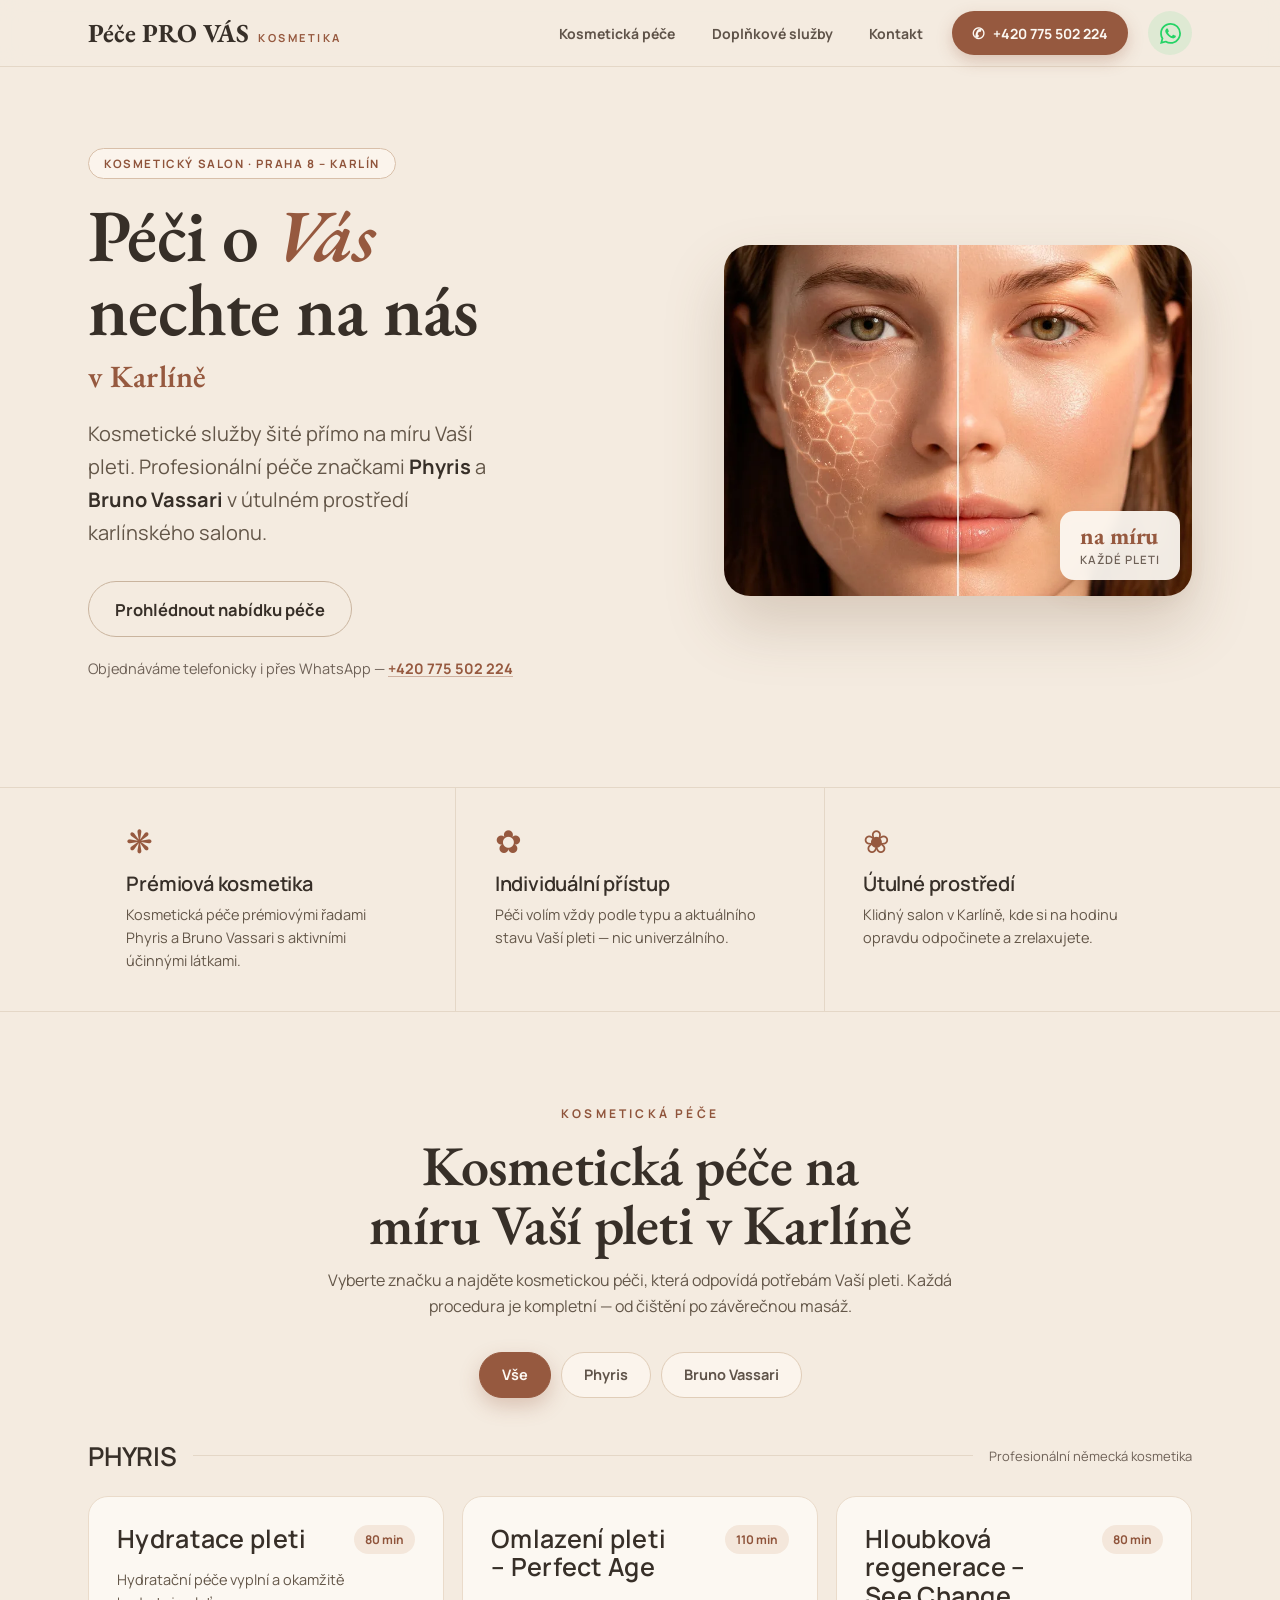
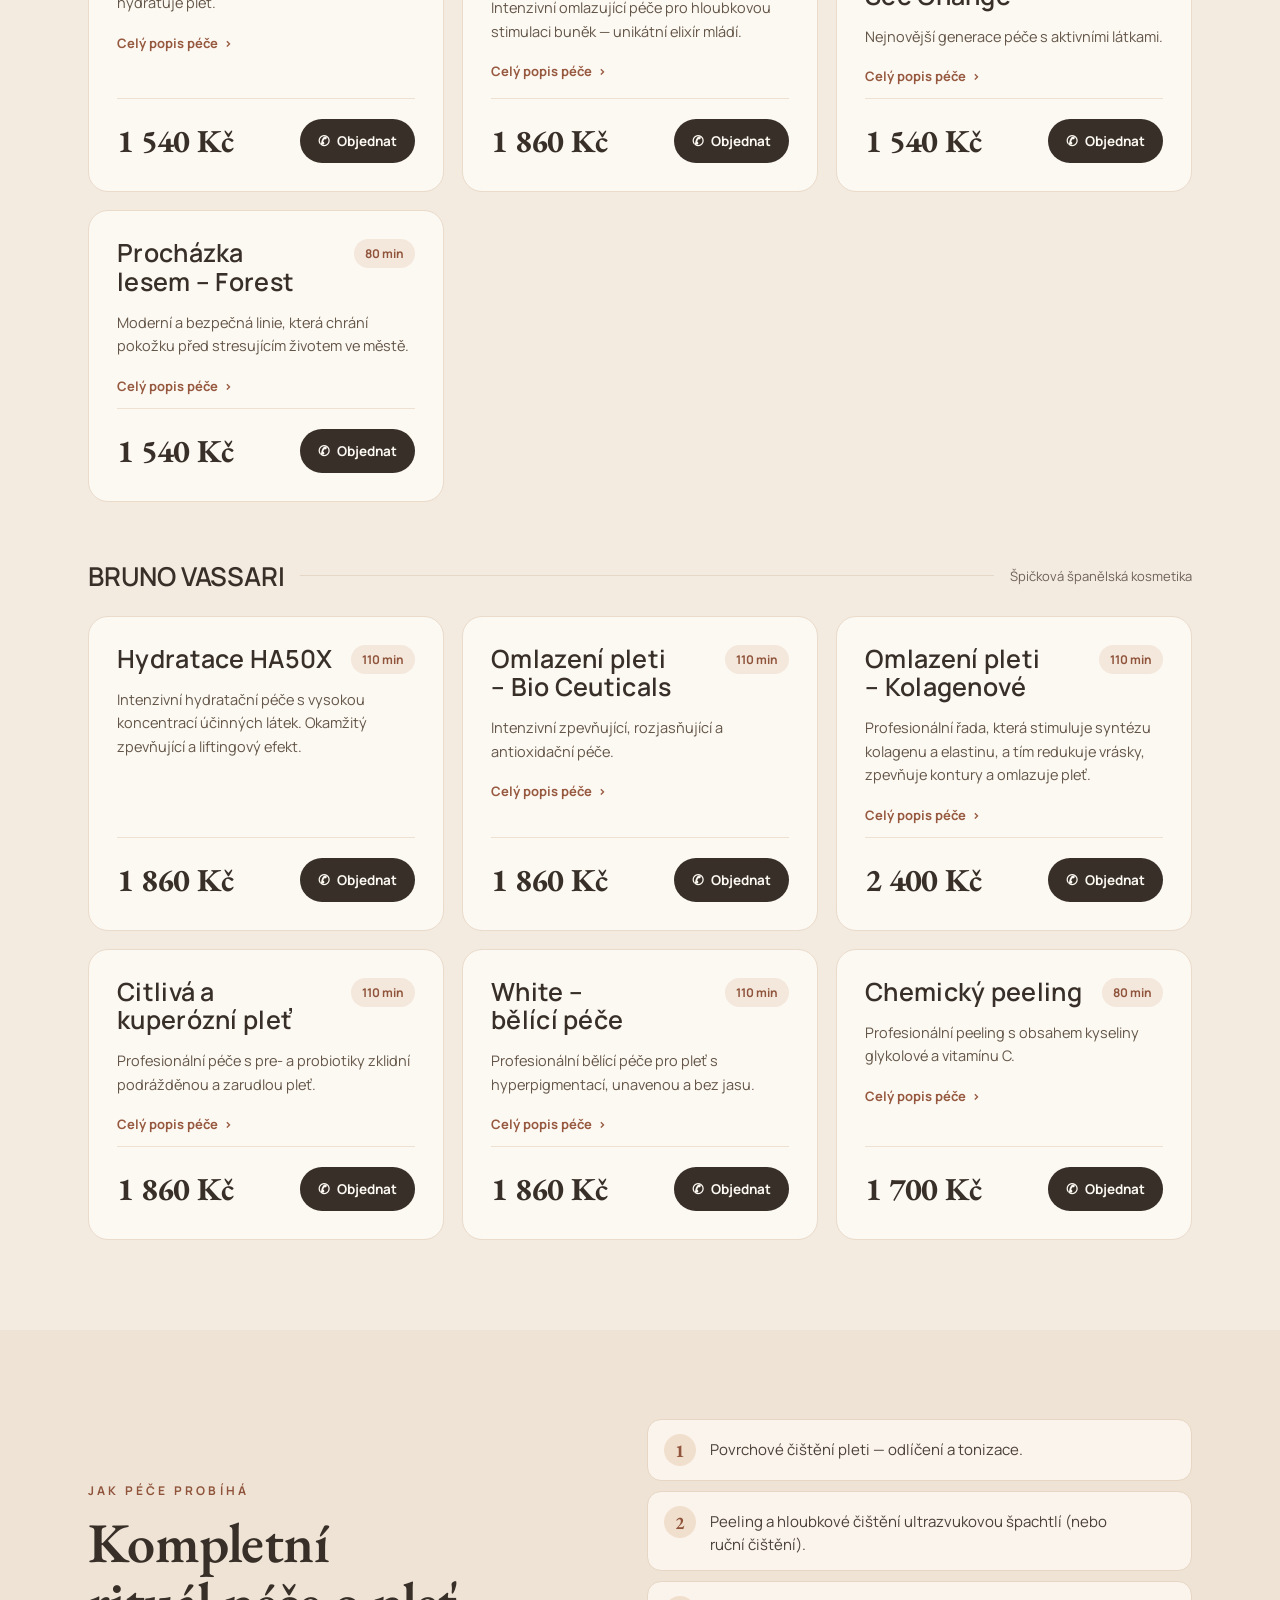
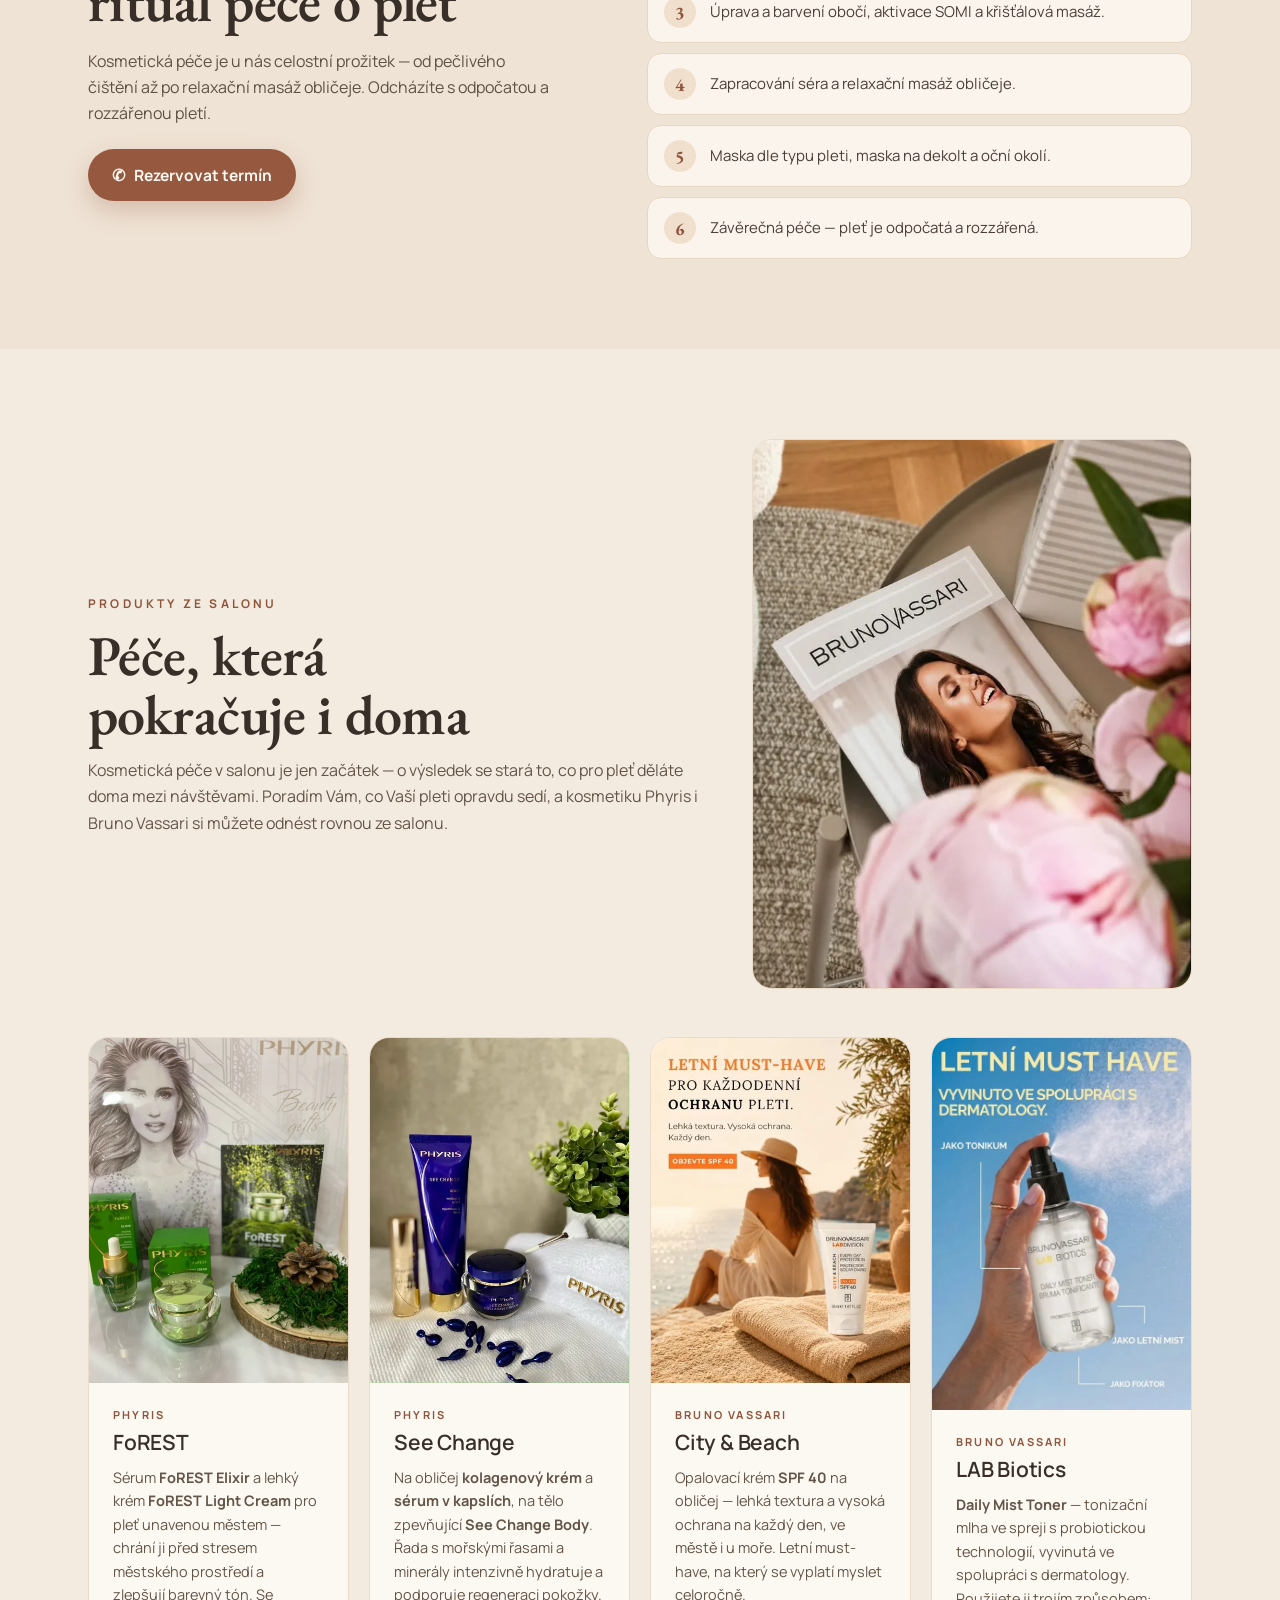
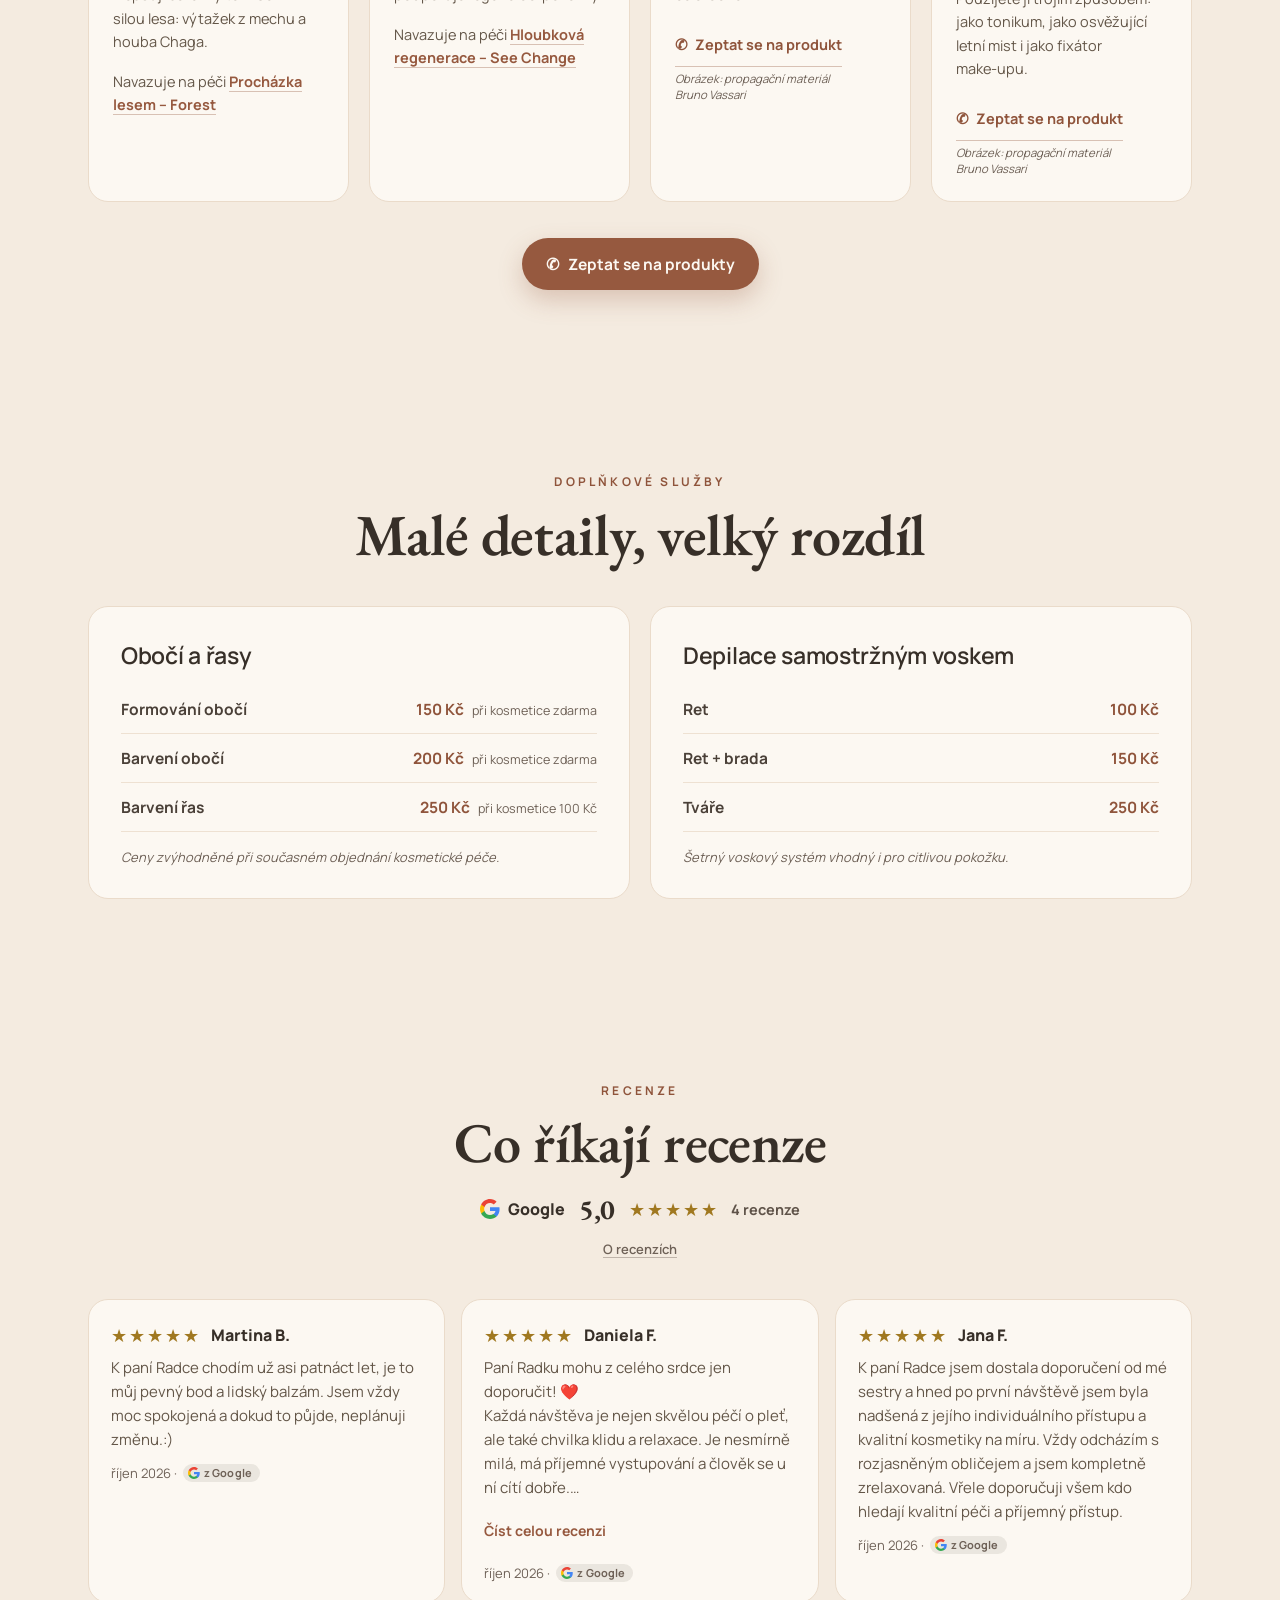
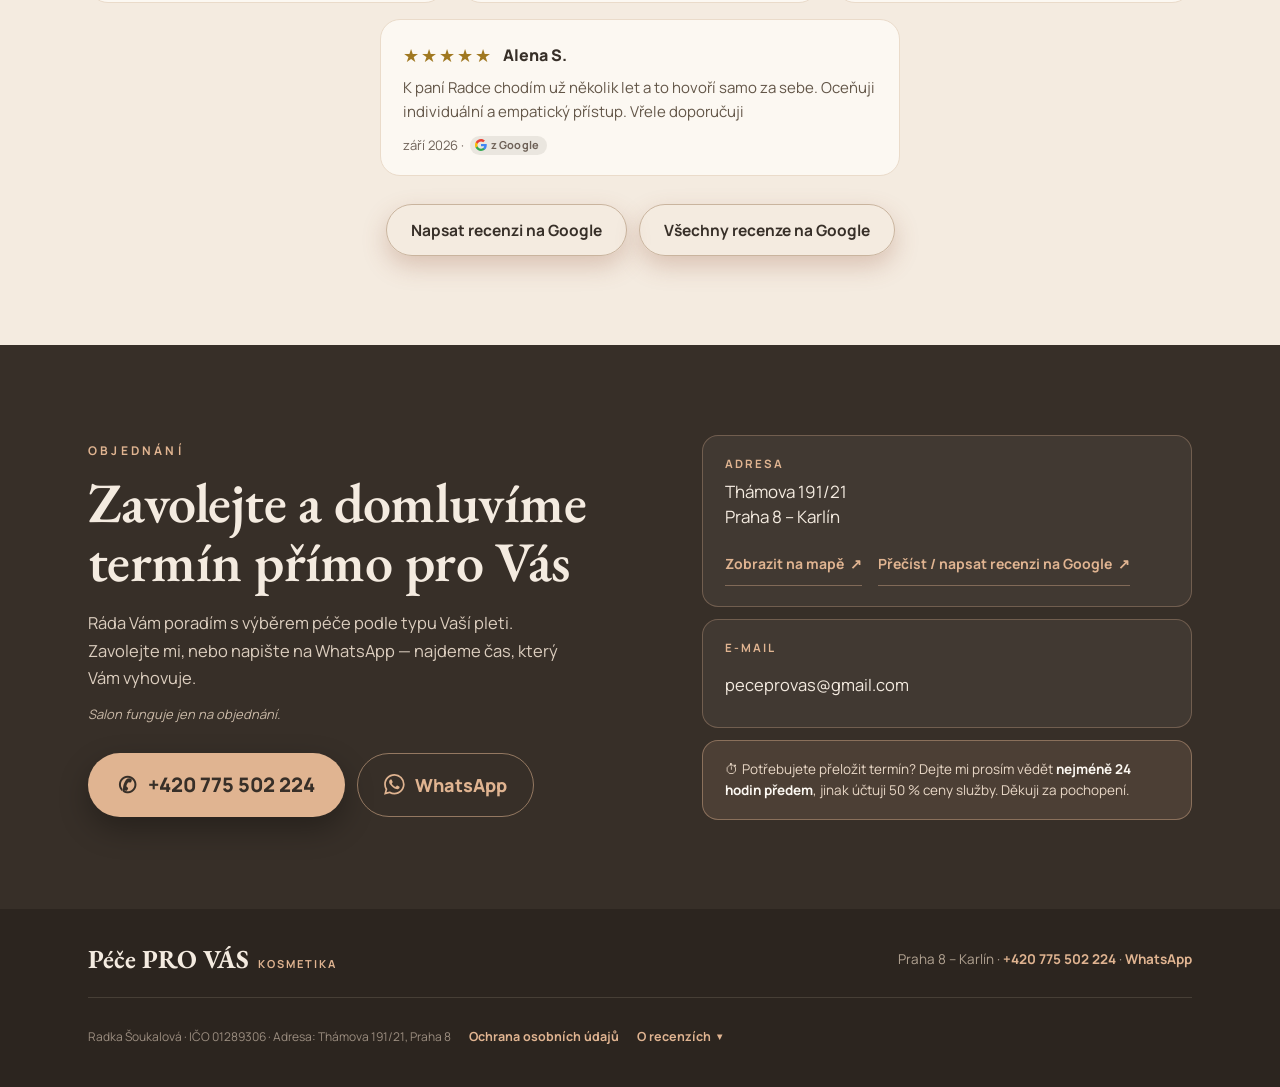
==== index.html @ 08126319 "Merge a9c21cccc8678d430f05493196bda2439ffd5a8d into 8d4fc58993bcab7d92239ee924629bdd6d41e0e5" ====
<!DOCTYPE html>
<html lang="cs">
<head>
<meta charset="utf-8">
<meta name="viewport" content="width=device-width, initial-scale=1">
<title>Kosmetika Karlín | Péče PRO VÁS – salon Praha 8</title>
<meta name="description" content="Kosmetický salon Péče PRO VÁS v Karlíně, Praha 8. Prémiová kosmetika Phyris a Bruno Vassari, péče o pleť, úprava obočí a řas, depilace. Objednání telefonicky nebo přes WhatsApp.">
<link rel="canonical" href="https://www.peceprovas.cz/">
<meta property="og:type" content="website">
<meta property="og:locale" content="cs_CZ">
<meta property="og:site_name" content="Péče PRO VÁS">
<meta property="og:url" content="https://www.peceprovas.cz/">
<meta property="og:title" content="Kosmetika Karlín | Péče PRO VÁS – salon Praha 8">
<meta property="og:description" content="Kosmetický salon Péče PRO VÁS v Karlíně, Praha 8. Prémiová kosmetika Phyris a Bruno Vassari, péče o pleť, úprava obočí a řas, depilace. Objednání telefonicky nebo přes WhatsApp.">
<meta property="og:image" content="https://www.peceprovas.cz/og.jpg">
<meta property="og:image:secure_url" content="https://www.peceprovas.cz/og.jpg">
<meta property="og:image:type" content="image/jpeg">
<meta property="og:image:width" content="1200">
<meta property="og:image:height" content="630">
<meta property="og:image:alt" content="Péče PRO VÁS — kosmetický salon v Karlíně, Praha 8. Vpravo kosmetika Phyris See Change.">
<meta name="twitter:card" content="summary_large_image">
<meta name="twitter:title" content="Kosmetika Karlín | Péče PRO VÁS – salon Praha 8">
<meta name="twitter:description" content="Kosmetický salon Péče PRO VÁS v Karlíně, Praha 8. Prémiová kosmetika Phyris a Bruno Vassari, péče o pleť, úprava obočí a řas, depilace. Objednání telefonicky nebo přes WhatsApp.">
<meta name="twitter:image" content="https://www.peceprovas.cz/og.jpg">
<meta name="twitter:image:alt" content="Péče PRO VÁS — kosmetický salon v Karlíně, Praha 8. Vpravo kosmetika Phyris See Change.">
<link rel="icon" href="/favicon.ico" sizes="any">
<link rel="icon" type="image/png" sizes="32x32" href="/favicon-32.png">
<link rel="icon" type="image/png" sizes="16x16" href="/favicon-16.png">
<link rel="icon" type="image/png" sizes="48x48" href="/icon-48.png">
<link rel="icon" type="image/png" sizes="192x192" href="/icon-192.png">
<link rel="apple-touch-icon" href="/apple-touch-icon.png">
<link rel="manifest" href="/site.webmanifest">
<meta name="theme-color" content="#F4EBE0">
<meta name="google-site-verification" content="_XaRGF1krXPPObbi64qx2cK6fhFRdTkjSSYAKrSeXFA">
<script type="application/ld+json">
{
  "@context": "https://schema.org",
  "@type": "BeautySalon",
  "@id": "https://www.peceprovas.cz/#salon",
  "name": "Péče PRO VÁS",
  "url": "https://www.peceprovas.cz/",
  "image": "https://www.peceprovas.cz/og.jpg",
  "logo": "https://www.peceprovas.cz/icon-512.png",
  "description": "Kosmetická péče šitá přímo na míru pro Vás. Ke každému zákazníkovi máme individuální přístup a dbáme na konkrétní potřeby.",
  "telephone": "+420775502224",
  "email": "peceprovas@gmail.com",
  "address": {
    "@type": "PostalAddress",
    "streetAddress": "Thámova 191/21",
    "addressLocality": "Praha 8 – Karlín",
    "postalCode": "186 00",
    "addressCountry": "CZ"
  },
  "geo": {
    "@type": "GeoCoordinates",
    "latitude": 50.093635,
    "longitude": 14.451465
  },
  "hasMap": "https://maps.app.goo.gl/9VuxbkKFMu3voxbM8",
  "sameAs": ["https://www.google.com/maps?cid=14859746003574937697"],
  "identifier": {
    "@type": "PropertyValue",
    "propertyID": "IČO",
    "value": "01289306"
  }
}
</script>
<script type="application/ld+json">
{
  "@context": "https://schema.org",
  "@type": "WebSite",
  "@id": "https://www.peceprovas.cz/#web",
  "name": "Péče PRO VÁS",
  "alternateName": ["Péče pro Vás", "peceprovas.cz"],
  "url": "https://www.peceprovas.cz/",
  "inLanguage": "cs"
}
</script>
<link rel="preload" href="/fonts/manrope-normal-latin.woff2" as="font" type="font/woff2" crossorigin>
<link rel="preload" href="/fonts/manrope-normal-latin-ext.woff2" as="font" type="font/woff2" crossorigin>
<link rel="preload" href="/fonts/ebgaramond-normal-latin.woff2" as="font" type="font/woff2" crossorigin>
<link rel="preload" href="/fonts/ebgaramond-normal-latin-ext.woff2" as="font" type="font/woff2" crossorigin>
<link rel="stylesheet" href="/fonts/fonts.css">
<link rel="preload" as="image" type="image/webp" href="Fotky/main-800.webp" imagesrcset="Fotky/main-800.webp 800w, Fotky/main-1600.webp 1600w" imagesizes="(max-width: 900px) calc(100vw - 32px), 560px">
<style>
  :root {
    --bg: #F4EBE0;
    --bg-card: #FCF8F2;
    --bg-soft: #FBF4EC;
    --bg-section: #EFE3D5;
    --ink: #372F28;
    --ink-soft: #4A4038;
    --body: #635648;
    --muted: #6E6157;
    --muted-2: #5F5349;
    /* Terakota ztmavená na AA 4.5:1: tlačítka #96593F, drobný text #8F543B. */
    --accent: #96593F;
    --accent-dark: #8F543B;
    --accent-light: #E0B491;
    --line: #E4D7C7;
    --line-card: #EADBCA;
    --line-inner: #EEE1D2;
    --line-strong: #C9B49E;
  }
  * { box-sizing: border-box; }
  html { scroll-behavior: smooth; scroll-padding-top: 92px; }
  body { margin: 0; font-family: 'Manrope', sans-serif; color: var(--ink); background: var(--bg); overflow-x: hidden; }
  ::selection { background: #E7C9B7; color: #372F28; }
  a { color: var(--accent); text-decoration: none; }
  a:hover { color: var(--accent-dark); }
  img { display: block; max-width: 100%; }
  picture { display: block; }
  /* Písmo: nadpisy, ceny a značka EB Garamond, text Manrope (rozhodnutí #11, D1 = C). */
  h1, h2 { font-family: 'EB Garamond', Georgia, serif; }
  h3, h4 { font-family: 'Manrope', sans-serif; font-weight: 700; letter-spacing: -0.01em; }
  a:focus-visible, button:focus-visible, summary:focus-visible { outline: 2px solid var(--accent); outline-offset: 3px; border-radius: 6px; }
  summary { list-style: none; }
  summary::-webkit-details-marker { display: none; }

  @keyframes floatUp { from { opacity: 0; transform: translateY(18px); } to { opacity: 1; transform: translateY(0); } }

  .skip {
    position: absolute; left: -9999px; top: 8px; z-index: 100;
    background: var(--ink); color: var(--bg-card);
    padding: 12px 18px; border-radius: 10px; font-weight: 700; font-size: 14px;
  }
  .skip:focus { left: 12px; color: var(--bg-card); }

  /* ===== Header ===== */
  .topbar {
    position: sticky; top: 0; z-index: 50;
    display: flex; align-items: center; justify-content: space-between; gap: 14px;
    padding: 11px clamp(16px, 4vw, 64px);
    background: rgba(244,235,224,0.92);
    backdrop-filter: blur(12px); -webkit-backdrop-filter: blur(12px);
    border-bottom: 1px solid var(--line);
  }
  .brandmark { display: flex; align-items: baseline; gap: 9px; min-width: 0; }
  /* Logo v hlavičce: 44px pro prst. Zámek drží „Kosmetika“ na účaří názvu,
     takže se text neposune — jen se zvětší plocha odkazu. */
  .topbar .brandmark { display: inline-flex; min-height: 44px; align-items: center; }
  .topbar .brandmark-lockup { display: flex; align-items: baseline; gap: 9px; min-width: 0; }
  .brandmark .name {
    font-family: 'EB Garamond', Georgia, serif; font-size: clamp(22px, 4.4vw, 26px);
    font-weight: 700; letter-spacing: 0; color: var(--ink); white-space: nowrap;
  }
  .brandmark .tag {
    font-size: 11px; letter-spacing: 2.5px; text-transform: uppercase;
    color: var(--accent); font-weight: 700;
  }

  .nav-desktop { display: flex; align-items: center; gap: clamp(6px, 1.6vw, 22px); }
  .navlink {
    display: inline-flex; align-items: center; min-height: 44px; padding: 0 8px;
    color: var(--muted-2); font-size: 14px; font-weight: 700; white-space: nowrap;
  }
  .navlink:hover { color: var(--accent); }

  .nav-mobile { display: none; align-items: center; gap: 8px; }
  .menu-toggle {
    width: 46px; height: 46px; display: grid; place-items: center;
    border: 1px solid var(--line-strong); border-radius: 14px; cursor: pointer;
    font-size: 17px; color: var(--ink); background: var(--bg-soft);
  }
  .menu-panel {
    position: absolute; right: 0; top: 54px; width: 236px;
    background: var(--bg-card); border: 1px solid var(--line); border-radius: 16px;
    box-shadow: 0 18px 40px rgba(120,85,60,0.22); padding: 8px; display: grid; gap: 2px;
  }
  .menu-panel a {
    display: flex; align-items: center; min-height: 48px; padding: 0 14px;
    border-radius: 11px; color: var(--ink-soft); font-size: 15px; font-weight: 700;
  }
  .menu-panel a:hover { background: #F1E4D6; color: var(--ink-soft); }

  /* ===== Buttons ===== */
  .btn {
    display: inline-flex; align-items: center; justify-content: center;
    border-radius: 100px; font-weight: 700; white-space: nowrap;
    transition: background .2s ease, transform .2s ease, box-shadow .2s ease, color .2s ease;
  }
  .btn-accent { background: var(--accent); color: var(--bg-card); box-shadow: 0 6px 16px rgba(150,89,63,0.28); }
  .btn-accent:hover { background: var(--accent-dark); color: var(--bg-card); }
  .btn-outline { background: transparent; color: var(--ink); border: 1px solid var(--line-strong); }
  .btn-outline:hover { background: var(--bg-section); color: var(--ink); }
  .btn-dark { background: var(--ink); color: var(--bg-card); }
  .btn-dark:hover { background: var(--accent); color: var(--bg-card); }

  .btn-nav { gap: 8px; min-height: 44px; padding: 0 20px; font-size: 14px; }
  /* Dvojice Zavolat + WhatsApp je na desktopu v hlavičce, na mobilu v plovoucí
     liště. Vždy právě jednou — proto v heru zůstává jen odkaz na nabídku. */
  .nav-wa {
    display: inline-flex; align-items: center; justify-content: center;
    width: 44px; height: 44px; border-radius: 50%; color: #25D366;
    background: rgba(37,211,102,0.1); transition: background .2s ease, color .2s ease;
  }
  .nav-wa:hover { background: #25D366; color: #fff; }
  .nav-wa .ico-wa { width: 21px; height: 21px; }
  .btn-call-mobile { gap: 8px; min-height: 46px; padding: 0 18px; font-size: 14.5px; font-weight: 800; box-shadow: none; }
  .btn-hero { gap: 10px; min-height: 56px; padding: 0 28px; font-size: 16.5px; box-shadow: 0 10px 26px rgba(150,89,63,0.32); }
  .btn-hero:hover { transform: translateY(-2px); }
  .btn-hero-ghost { gap: 8px; min-height: 56px; padding: 0 26px; font-size: 16.5px; }
  .btn-book { gap: 7px; min-height: 44px; padding: 0 18px; font-size: 13.5px; }
  .btn-process { gap: 9px; min-height: 52px; padding: 0 24px; font-size: 15.5px; box-shadow: 0 10px 24px rgba(150,89,63,0.28); }

  /* ===== Hero ===== */
  .hero {
    display: flex; flex-wrap: wrap; align-items: center; gap: clamp(28px, 4vw, 60px);
    padding: clamp(30px, 5vw, 80px) clamp(16px, 4vw, 64px) clamp(44px, 6vw, 88px);
  }
  .hero-copy { flex: 1 1 400px; min-width: 0; animation: floatUp 0.8s ease both; }
  .eyebrow-pill {
    display: inline-flex; align-items: center; gap: 8px; padding: 7px 15px;
    border: 1px solid #D8BFA9; border-radius: 100px; background: var(--bg-soft);
    font-size: 11.5px; letter-spacing: 1.6px; text-transform: uppercase;
    color: var(--accent-dark); font-weight: 700;
  }
  /* EB Garamond je užší než Fraunces, nadpisy proto nesou větší stupeň (písmo C). */
  .hero-copy h1 {
    font-weight: 600; font-size: clamp(42px, 6.8vw, 80px); line-height: 1.0;
    margin: 20px 0 0; letter-spacing: -0.01em; text-wrap: balance;
  }
  .hero-copy h1 em { font-style: italic; color: var(--accent); }
  .hero-copy h1 .h1-where {
    display: block; margin-top: 12px; font-size: 0.42em; font-weight: 600;
    letter-spacing: 0.01em; line-height: 1.2; color: var(--accent);
  }
  .hero-copy .lede {
    font-size: clamp(16px, 1.4vw, 19px); line-height: 1.65; color: var(--body);
    max-width: 500px; margin: 22px 0 0; text-wrap: pretty;
  }
  .hero-copy .lede strong { color: var(--ink); font-weight: 700; }
  .hero-actions { display: flex; flex-wrap: wrap; gap: 12px; margin-top: 32px; }
  .hero-note { margin-top: 22px; font-size: 14.5px; color: var(--muted); }
  /* Číslo v řádku s WhatsApp: 44px pro prst. Záporný margin nechá výšku řádku,
     podtržení drží u písma (ne u spodní hrany plochy). */
  .hero-note a {
    display: inline-flex; align-items: center; min-height: 44px;
    margin-block: -12.5px; font-weight: 700;
    text-decoration: underline; text-decoration-thickness: 1px;
    text-decoration-color: rgba(150,89,63,0.4); text-underline-offset: 0.15em;
  }

  .hero-media {
    flex: 0 1 460px; min-width: 0; width: 100%; max-width: 560px; margin: 0 auto;
    animation: floatUp 1s ease 0.15s both;
  }
  /* 4/3 matches main.JPG's native 2048×1530 — a before/after split shot must
     not be cropped to portrait or both halves lose their point. */
  .hero-photo {
    position: relative; width: 100%; aspect-ratio: 4/3;
    border-radius: 26px; box-shadow: 0 30px 60px rgba(120,85,60,0.22);
  }
  .hero-photo picture { position: absolute; inset: 0; }
  .hero-photo img { width: 100%; height: 100%; object-fit: cover; border-radius: 26px; }
  /* Bottom-right: on main.JPG the left corner sits over the honeycomb detail
     that distinguishes the "before" half, the right corner only over hair. */
  .hero-badge {
    position: absolute; right: 12px; bottom: 16px;
    background: rgba(252,248,242,0.94);
    backdrop-filter: blur(6px); -webkit-backdrop-filter: blur(6px);
    padding: 13px 20px; border-radius: 14px; box-shadow: 0 10px 26px rgba(120,85,60,0.2);
  }
  .hero-badge .big { font-family: 'EB Garamond', Georgia, serif; font-size: 24px; font-weight: 700; letter-spacing: -0.3px; color: var(--accent); line-height: 1; }
  .hero-badge .small { font-size: 11.5px; color: var(--muted); letter-spacing: 1px; text-transform: uppercase; margin-top: 4px; font-weight: 600; }

  /* ===== Value strip ===== */
  .values {
    display: grid; grid-template-columns: repeat(auto-fit, minmax(min(100%, 250px), 1fr));
    gap: 1px; background: var(--line);
    border-top: 1px solid var(--line); border-bottom: 1px solid var(--line);
  }
  .values > div { background: var(--bg); padding: clamp(24px, 3vw, 38px) clamp(20px, 3vw, 40px); }
  .values .icon { font-family: 'EB Garamond', Georgia, serif; font-size: 32px; color: var(--accent); line-height: 1; }
  .values h3 { font-weight: 600; font-size: 20px; margin: 12px 0 6px; letter-spacing: -0.2px; }
  .values p { font-size: 14.5px; line-height: 1.6; color: var(--body); margin: 0; text-wrap: pretty; }

  /* ===== Sections ===== */
  .section { padding: clamp(48px, 7vw, 96px) clamp(16px, 4vw, 64px); }
  .eyebrow { font-size: 12px; letter-spacing: 3.2px; text-transform: uppercase; color: var(--accent-dark); font-weight: 700; }
  .section-head { text-align: center; max-width: 640px; margin: 0 auto; }
  .section-head h2 {
    font-weight: 600; font-size: clamp(34px, 4.8vw, 56px); margin: 14px 0 12px;
    letter-spacing: -0.01em; line-height: 1.05; text-wrap: balance;
  }
  .section-head p { font-size: 16px; line-height: 1.65; color: var(--body); margin: 0; text-wrap: pretty; }

  .rule-head { display: flex; align-items: center; flex-wrap: wrap; gap: 10px 16px; margin-bottom: 22px; }
  .rule-head h2, .rule-head h3 { margin: 0; }
  .rule-head h3 { font-weight: 600; font-size: clamp(22px, 2.6vw, 26px); letter-spacing: -0.2px; }
  .rule-head .rule { flex: 1 1 40px; height: 1px; background: var(--line); }
  .rule-head .aside { font-size: 13px; color: var(--muted); }

  /* ===== Brand tabs ===== */
  .tabs { display: flex; justify-content: center; gap: 10px; margin: 32px 0 40px; flex-wrap: wrap; }
  .tab {
    font-family: 'Manrope', sans-serif; font-weight: 700; font-size: 14.5px;
    min-height: 46px; padding: 0 22px; border-radius: 100px; cursor: pointer;
    transition: all .2s ease;
    background: var(--bg-soft); color: var(--muted-2); border: 1px solid #E0CDB8; box-shadow: none;
  }
  .tab:hover { background: #F4E7DB; }
  .tab[aria-pressed="true"] {
    background: var(--accent); color: var(--bg-card); border-color: var(--accent);
    box-shadow: 0 8px 20px rgba(150,89,63,0.28);
  }

  /* ===== Treatments ===== */
  .treatments { max-width: 1180px; margin: 0 auto; display: grid; gap: clamp(40px, 5vw, 56px); }
  .cards { display: grid; grid-template-columns: repeat(auto-fill, minmax(min(100%, 320px), 1fr)); gap: 18px; }
  .card {
    background: var(--bg-card); border: 1px solid var(--line-card); border-radius: 20px;
    padding: clamp(20px, 3vw, 28px); display: flex; flex-direction: column;
    transition: transform .25s ease, box-shadow .25s ease;
  }
  .card:hover { transform: translateY(-4px); box-shadow: 0 20px 40px rgba(120,85,60,0.14); }
  .card-top { display: flex; justify-content: space-between; align-items: flex-start; gap: 12px; }
  .card h4 {
    font-weight: 600; font-size: clamp(22px, 2.4vw, 25px); margin: 0;
    line-height: 1.15; letter-spacing: 0.3px; text-wrap: balance;
  }
  .duration {
    flex-shrink: 0; font-size: 12px; font-weight: 700; color: var(--accent-dark);
    background: #F4E7DB; padding: 6px 11px; border-radius: 100px; white-space: nowrap;
  }
  .card .lead { font-size: 14.5px; line-height: 1.62; color: var(--body); margin: 14px 0 0; text-wrap: pretty; }
  .card details { margin-top: 6px; }
  .card details summary {
    display: inline-flex; align-items: center; gap: 6px; cursor: pointer;
    font-size: 13px; font-weight: 700; color: var(--accent); min-height: 44px;
  }
  .card details .rest { font-size: 14.5px; line-height: 1.62; color: var(--body); margin: 2px 0 0; text-wrap: pretty; }
  .card-foot {
    display: flex; align-items: center; flex-wrap: wrap; justify-content: space-between;
    gap: 12px; margin-top: auto; padding-top: 20px; border-top: 1px solid var(--line-inner);
  }
  .price { font-family: 'EB Garamond', Georgia, serif; font-size: 32px; font-weight: 700; letter-spacing: -0.02em; color: var(--ink); }

  /* ===== Process ===== */
  .process { background: var(--bg-section); padding: clamp(48px, 7vw, 92px) clamp(16px, 4vw, 64px); }
  .process-inner { max-width: 1080px; margin: 0 auto; display: flex; flex-wrap: wrap; gap: clamp(28px, 5vw, 70px); align-items: center; }
  .process-copy { flex: 1 1 330px; min-width: 0; }
  .process-copy h2 { font-weight: 600; font-size: clamp(34px, 4.8vw, 56px); margin: 14px 0 16px; letter-spacing: -0.01em; line-height: 1.05; text-wrap: balance; }
  .process-copy p { font-size: 16px; line-height: 1.65; color: #5E5245; margin: 0 0 22px; text-wrap: pretty; }
  .steps { flex: 1 1 380px; min-width: 0; display: grid; gap: 10px; margin: 0; padding: 0; list-style: none; }
  .steps li {
    display: flex; gap: 14px; align-items: flex-start;
    background: var(--bg-soft); border: 1px solid #E7D6C3; border-radius: 14px; padding: 14px 16px;
  }
  .steps .n {
    flex-shrink: 0; width: 32px; height: 32px; display: grid; place-items: center;
    border-radius: 50%; background: #F1DFCD; color: var(--accent-dark);
    font-family: 'EB Garamond', Georgia, serif; font-size: 18px; font-weight: 700;
  }
  .steps .text { font-size: 15px; line-height: 1.5; color: var(--ink-soft); padding-top: 5px; text-wrap: pretty; }

  /* ===== Produkty ===== */
  .products-head {
    max-width: 1080px; margin: 0 auto clamp(32px, 4vw, 48px);
    display: grid; grid-template-columns: minmax(0, 1.4fr) minmax(0, 1fr);
    gap: clamp(24px, 4vw, 48px); align-items: center;
  }
  .products-head .section-head { text-align: left; margin: 0; max-width: none; }
  .products-photo {
    margin: 0; border-radius: 20px; overflow: hidden; aspect-ratio: 4/5;
    border: 1px solid var(--line-card); background: var(--bg-soft);
  }
  .products-photo { position: relative; }
  .products-photo picture { position: absolute; inset: 0; }
  .products-photo img { width: 100%; height: 100%; object-fit: cover; object-position: 50% 30%; }
  @media (max-width: 860px) {
    .products-head { grid-template-columns: 1fr; }
    .products-head .section-head { text-align: center; max-width: 640px; margin: 0 auto; }
    .products-photo { max-width: 380px; margin: 0 auto; aspect-ratio: 3/2; }
  }
  .products {
    max-width: 1080px; margin: 0 auto;
    display: grid; grid-template-columns: repeat(auto-fit, minmax(min(100%, 240px), 1fr)); gap: 20px;
  }
  .rail-hint { display: none; }
  .product-card {
    background: var(--bg-card); border: 1px solid var(--line-card); border-radius: 20px;
    overflow: hidden; display: flex; flex-direction: column;
    transition: transform .25s ease, box-shadow .25s ease;
  }
  .product-card:hover { transform: translateY(-4px); box-shadow: 0 20px 40px rgba(120,85,60,0.14); }
  /* The Phyris and SPF shots are natively 3:4 (900×1200 and 600×800), so cover
     crops nothing — the SPF banner's baked-in text stays whole. The LAB Biotics
     banner is 1062×1527, so it gets its own ratio for the same reason. */
  .product-shot { position: relative; width: 100%; aspect-ratio: 3/4; background: var(--bg-soft); }
  .product-shot picture { position: absolute; inset: 0; }
  .product-shot-tall { aspect-ratio: 1062 / 1527; }
  .product-shot img { width: 100%; height: 100%; object-fit: cover; }
  .product-body { padding: clamp(18px, 2.4vw, 24px); display: flex; flex-direction: column; flex: 1; }
  .product-brand {
    display: block; font-size: 11px; letter-spacing: 2.2px; text-transform: uppercase;
    color: var(--accent-dark); font-weight: 700; margin-bottom: 6px;
  }
  .product-body h3 { font-weight: 600; font-size: 21px; margin: 0 0 10px; letter-spacing: -0.2px; text-wrap: balance; }
  .product-body p { font-size: 14.5px; line-height: 1.62; color: var(--body); margin: 0; text-wrap: pretty; }
  .product-rel {
    margin-top: auto; padding-top: 16px; font-size: 13px; color: var(--muted);
  }
  .product-rel a { font-weight: 700; border-bottom: 1px solid rgba(150,89,63,0.35); }
  /* Bannery Bruno Vassari mají natištěné neklikatelné tlačítko „OBJEVTE SPF 40".
     Tenhle odkaz je jeho pravdivý protějšek — vypadá jako akce a akcí je. */
  .product-ask {
    display: inline-flex; align-items: center; gap: 7px; min-height: 44px;
    color: var(--accent-dark); border-bottom: 0;
  }
  .product-ask:hover { color: var(--accent); }
  /* Dva snímky jsou hotové reklamy značky s vlastní vysázenou typografií včetně
     natištěného tlačítka. Přiznaný původ z nich dělá citaci cizího materiálu —
     bez něj web vydává cizí grafiku i její neklikatelné tlačítko za své. */
  .product-note {
    display: block; margin-top: 4px; font-size: 11.5px; line-height: 1.4;
    color: var(--muted); font-style: italic;
  }
  .products-cta { display: flex; justify-content: center; margin-top: 36px; }

  /* ===== Produkty na mobilu =====
     Do 700 px se z mřížky stává vodorovná lišta se snapem. Důvod: ve sloupci
     měly čtyři karty 2 850 px (4,5 obrazovky) a fotka katalogu splývala
     s produkty do jedné řady snímků. Karta je 72 % šířky ≈ 270 px, tedy skoro
     přesně desktopových 255 px — proporce zůstávají, mění se jen směr čtení.
     Následující karta vykukuje, aby bylo poznat, že se dá posouvat. */
  @media (max-width: 700px) {
    .products {
      display: flex; gap: 14px; max-width: none;
      overflow-x: auto; overflow-y: hidden; overscroll-behavior-x: contain;
      scroll-snap-type: x mandatory; -webkit-overflow-scrolling: touch;
      scrollbar-width: none;
      margin-inline: calc(clamp(16px, 4vw, 64px) * -1);
      padding: 4px clamp(16px, 4vw, 64px) 6px;
      scroll-padding-inline: clamp(16px, 4vw, 64px);
    }
    .products::-webkit-scrollbar { display: none; }
    /* Spodní hranice drží kartu čitelnou i na 320px displeji, kde by samotných
       72 % dalo jen 197 px a vysázený text na bannerech by se srazil. */
    .product-card { flex: 0 0 max(72%, 215px); scroll-snap-align: start; }
    .product-card:hover { transform: none; box-shadow: none; }

    .rail-hint { display: flex; justify-content: center; margin: 6px 0 0; }
    .rail-dots { display: flex; }
    /* Tečka je 7px, ale klikací plocha 25×35px — kdyby vypadala jako ovládání
       a nešla zmáčknout, byla by to stejná lež jako natištěné tlačítko na banneru. */
    .rail-dots button {
      appearance: none; -webkit-appearance: none; background: none; border: 0;
      padding: 18px 9px; cursor: pointer; display: grid; place-items: center;
    }
    .rail-dots button::before {
      content: ''; display: block; width: 7px; height: 7px; border-radius: 50%;
      background: var(--line-strong); transition: background .2s ease, transform .2s ease;
    }
    .rail-dots button[aria-current="true"]::before { background: var(--accent); transform: scale(1.3); }

    /* Fotka katalogu jde na mobilu do kraje a dostane popisek — tím je zřejmé,
       že je to prostředí salonu, ne pátý produkt v řadě. */
    .products-photo {
      max-width: none; margin-inline: calc(clamp(16px, 4vw, 64px) * -1);
      aspect-ratio: 16/10; border-radius: 0; border-left: 0; border-right: 0;
    }
    .products-head { margin-bottom: clamp(26px, 5vw, 36px); }
  }

  /* ===== Doplňkové služby ===== */
  .extras { max-width: 1080px; margin: 0 auto; display: grid; grid-template-columns: repeat(auto-fit, minmax(min(100%, 320px), 1fr)); gap: 20px; }
  .extras > div { background: var(--bg-card); border: 1px solid var(--line-card); border-radius: 20px; padding: clamp(22px, 3vw, 32px); }
  .extras h3 { font-weight: 600; font-size: 23px; margin: 0 0 14px; letter-spacing: -0.3px; text-wrap: balance; }
  .row {
    display: flex; justify-content: space-between; align-items: baseline; flex-wrap: wrap;
    gap: 4px 14px; padding: 13px 0; border-bottom: 1px solid var(--line-inner);
  }
  .row .label { font-size: 15.5px; color: var(--ink-soft); font-weight: 700; }
  .row .val { display: flex; align-items: baseline; gap: 8px; flex-wrap: wrap; }
  .row .amount { font-size: 15.5px; color: var(--accent-dark); font-weight: 700; white-space: nowrap; }
  .row .note { font-size: 12.5px; color: var(--muted); }
  .extras .fineprint { font-size: 13px; color: var(--muted); margin: 16px 0 0; font-style: italic; }

  /* ===== Contact ===== */
  .contact { background: var(--ink); color: var(--bg); padding: clamp(50px, 7vw, 96px) clamp(16px, 4vw, 64px); }
  .contact-inner { max-width: 1080px; margin: 0 auto; display: flex; flex-wrap: wrap; gap: clamp(30px, 5vw, 64px); align-items: center; }
  .contact-copy { flex: 1 1 360px; min-width: 0; }
  .contact .eyebrow { color: var(--accent-light); }
  .contact-copy h2 {
    font-weight: 600; font-size: clamp(34px, 4.8vw, 56px); margin: 14px 0 18px;
    line-height: 1.05; letter-spacing: -0.01em; text-wrap: balance;
  }
  .contact-copy p { font-size: 16.5px; line-height: 1.65; color: #DCCEBF; max-width: 480px; margin: 0 0 28px; text-wrap: pretty; }
  .contact-copy .fineprint{font-size:13px;font-style:italic;color:#C9B8A6;margin:-14px 0 28px;line-height:1.5}
  .btn-phone {
    gap: 12px; min-height: 64px; padding: 0 30px; font-weight: 800;
    font-size: clamp(18px, 4vw, 20px); background: var(--accent-light); color: var(--ink);
    box-shadow: 0 12px 30px rgba(0,0,0,0.3);
  }
  .btn-phone:hover { background: #EFC9AC; color: var(--ink); transform: translateY(-2px); }
  .contact-cards { flex: 1 1 300px; min-width: 0; display: grid; gap: 12px; }
  .contact-card {
    background: rgba(255,255,255,0.05); border: 1px solid rgba(224,180,145,0.3);
    border-radius: 16px; padding: 20px 22px;
  }
  .contact-card .k {
    font-size: 11.5px; letter-spacing: 2px; text-transform: uppercase;
    color: var(--accent-light); font-weight: 700; margin-bottom: 8px;
  }
  .contact-card .v { font-size: 17px; line-height: 1.5; color: var(--bg); }
  /* Na všech šířkách. Vedle sebe s 16 px, pod sebe s 12 px, když se nevejdou. */
  .contact-card .maplinks {
    display: flex; flex-wrap: wrap; gap: 12px 16px; align-items: center;
    margin-top: 12px;
  }
  .contact-card .maplink {
    display: inline-flex; align-items: center; gap: 6px; margin-top: 12px; min-height: 44px;
    font-size: 14px; font-weight: 700; color: var(--accent-light);
    border-bottom: 1px solid rgba(224,180,145,0.4);
  }
  .contact-card .maplinks .maplink { margin-top: 0; }
  .contact-card .maplink:hover { color: var(--bg); }
  .contact-card .mail {
    display: inline-flex; align-items: center; min-height: 44px;
    font-size: 16.5px; color: var(--bg); word-break: break-word;
  }
  .contact-card .mail:hover { color: var(--accent-light); }
  .contact-note {
    background: rgba(224,180,145,0.12); border: 1px solid rgba(224,180,145,0.42);
    border-radius: 16px; padding: 18px 22px;
    font-size: 13.5px; line-height: 1.55; color: #E9D8C7; text-wrap: pretty;
  }
  .contact-note strong { color: var(--bg-card); }

  /* ===== Footer ===== */
  footer { background: #2C251F; color: #B3A493; padding: 28px clamp(16px, 4vw, 64px); }
  .footer-inner {
    max-width: 1080px; margin: 0 auto; display: flex; flex-wrap: wrap;
    gap: 12px 20px; align-items: center; justify-content: space-between;
  }
  .footer-inner .name { font-family: 'EB Garamond', Georgia, serif; font-size: clamp(22px, 4.4vw, 26px); font-weight: 700; letter-spacing: 0; color: var(--bg); }
  .footer-inner .tag { font-size: 11px; letter-spacing: 2px; text-transform: uppercase; color: var(--accent-light); font-weight: 700; }
  .footer-meta { font-size: 13.5px; color: #B3A493; }
  .footer-meta a { color: var(--accent-light); font-weight: 700; display: inline-flex; min-height: 44px; align-items: center; }
  .footer-legal {
    max-width: 1080px; margin: 16px auto 0; padding-top: 16px;
    border-top: 1px solid rgba(179,164,147,0.2);
    font-size: 12px; color: #9C8E80;
  }

  /* Recenze — sekce je v HTML skrytá, dokud skript nedostane položky v RECENZE. */
  .reviews[hidden] { display: none !important; }
  .review-summary {
    display: flex; align-items: center; justify-content: center; flex-wrap: wrap;
    gap: 10px 14px; margin-top: 22px;
  }
  .g-mark { display: inline-flex; align-items: center; gap: 8px; font-weight: 800; color: var(--ink); font-size: 16px; }
  .g-mark svg { width: 20px; height: 20px; display: block; }
  .review-score { font-family: 'EB Garamond', Georgia, serif; font-size: 28px; font-weight: 700; letter-spacing: -0.4px; line-height: 1; }
  .review-count { font-size: 14.5px; font-weight: 700; color: var(--muted-2); }
  .stars { display: inline-flex; gap: 2px; line-height: 1; }
  .stars .star { color: #D9CBBC; font-size: 18px; }
  .stars .star.on { color: #A07820; }
  .review-cards {
    display: flex; flex-wrap: wrap; justify-content: center; gap: 16px;
    max-width: 1080px; margin: 28px auto 0;
  }
  .review-card {
    flex: 1 1 300px; max-width: 520px;
    display: flex; gap: 14px; text-align: left;
    background: var(--bg-card); border: 1px solid var(--line-card); border-radius: 20px;
    padding: 20px 22px;
  }
  .review-body { min-width: 0; }
  .review-meta { display: flex; align-items: center; flex-wrap: wrap; gap: 8px 12px; margin-top: 4px; }
  .review-name { font-weight: 800; font-size: 16px; color: var(--ink); }
  .review-sign { display: flex; flex-wrap: wrap; align-items: center; gap: 6px; margin: 12px 0 0; font-size: 13px; color: var(--muted); }
  .review-g {
    display: inline-flex; align-items: center; gap: 4px;
    padding: 2px 8px 2px 5px; border-radius: 100px;
    background: rgba(110,97,87,0.12); color: var(--muted);
    font-size: 11px; font-weight: 700; line-height: 1.3; letter-spacing: 0.01em;
  }
  .review-g svg { width: 12px; height: 12px; display: block; flex-shrink: 0; }
  .review-text { margin: 10px 0 0; font-size: 15px; line-height: 1.6; color: var(--body); text-wrap: pretty; white-space: pre-line; }
  .review-text.is-clamped { display: -webkit-box; -webkit-line-clamp: 6; -webkit-box-orient: vertical; overflow: hidden; }
  .review-more {
    margin-top: 8px; padding: 0; border: 0; background: none; cursor: pointer;
    font: inherit; font-size: 14px; font-weight: 700; color: var(--accent);
    min-height: 44px;
  }
  .review-more:hover { color: var(--accent-dark); }
  .reviews-note { text-align: center; margin: 4px 0 0; font-size: 13px; color: var(--muted); }
  .reviews-info {
    display: inline-flex; align-items: center; min-height: 44px; padding: 0 12px;
    color: var(--muted); font-weight: 600;
    text-decoration: underline; text-decoration-color: rgba(110,97,87,0.4); text-underline-offset: 3px;
  }
  .reviews-info:hover { color: var(--ink-soft); text-decoration-color: currentColor; }
  .reviews-info:focus-visible { outline: 2px solid var(--accent); outline-offset: 3px; border-radius: 6px; }

  .footer-legal { display: flex; flex-wrap: wrap; align-items: flex-start; gap: 0 18px; }
  .footer-legal > span { padding: 14px 0; }
  .footer-privacy {
    display: inline-flex; align-items: center; min-height: 44px;
    color: var(--accent-light); font-weight: 700; font-size: 12.5px;
  }
  .footer-privacy:hover { color: var(--bg); }
  /* Základ 260 px: na úzkém displeji jde blok hned na vlastní řádek, takže se
     po otevření neposouvá a text nemá úzký sloupec vedle IČO. */
  .about-reviews { flex: 1 1 260px; min-width: 0; }
  .about-reviews summary {
    display: inline-flex; align-items: center; gap: 6px; min-height: 44px; cursor: pointer;
    color: var(--accent-light); font-weight: 700; font-size: 12.5px;
  }
  .about-reviews summary span { font-size: 10px; transition: transform .2s ease; }
  .about-reviews[open] summary span { transform: rotate(180deg); }
  .about-reviews summary:focus-visible { outline: 2px solid var(--accent-light); outline-offset: 3px; }
  .about-reviews p { margin: 0 0 6px; max-width: 64ch; font-size: 13px; line-height: 1.6; color: #C9BAA9; text-wrap: pretty; }
  .reviews-more { display: flex; flex-wrap: wrap; justify-content: center; gap: 12px; margin: 28px 0 0; }

  /* ===== WhatsApp ===== */
  .ico-wa { width: 1.15em; height: 1.15em; flex-shrink: 0; }
  .contact-actions { display: flex; flex-wrap: wrap; gap: 12px; align-items: center; }
  .btn-whatsapp {
    gap: 10px; min-height: 64px; padding: 0 26px; font-weight: 800;
    font-size: clamp(16px, 3.4vw, 18px);
    background: transparent; color: var(--accent-light);
    border: 1px solid rgba(224,180,145,0.55);
  }
  .btn-whatsapp:hover { background: rgba(224,180,145,0.14); color: var(--bg); }

  /* ===== Floating mobile CTA ===== */
  .floating-bar {
    position: fixed; bottom: 18px; left: 16px; right: 16px; z-index: 60;
    display: flex; gap: 10px;
  }
  .floating-call {
    flex: 1 1 auto; min-width: 0;
    display: inline-flex; align-items: center; justify-content: center; gap: 10px;
    min-height: 56px; background: var(--accent); color: var(--bg-card);
    border-radius: 100px; font-weight: 800; font-size: 16.5px;
    box-shadow: 0 12px 30px rgba(120,85,60,0.45);
  }
  .floating-call:hover { background: var(--accent-dark); color: var(--bg-card); }
  .floating-wa {
    flex: 0 0 56px; width: 56px; min-height: 56px;
    display: inline-flex; align-items: center; justify-content: center;
    background: #25D366; color: #fff; border-radius: 100px; font-size: 24px;
    box-shadow: 0 12px 30px rgba(37,211,102,0.42);
  }
  .floating-wa:hover { background: #1EBE5A; color: #fff; }

  /* Hamburger až do 1000 px. Původní hranice byla 860 px, jenže dvouslovný
     popisek "Kosmetická péče" se v menu mezi 861–1000 px lámal na dva řádky;
     samotný nowrap by zase natlačil nav na tag "KOSMETIKA" (kolize 23 px). */
  @media (max-width: 1000px) {
    .nav-desktop { display: none; }
    .nav-mobile { display: flex; }
    footer { padding-bottom: 104px; }
    /* Na mobilu drží dvojici Zavolat + WhatsApp plovoucí lišta dole, na dosah
       palce. Tlačítko v hlavičce dělalo totéž — na první obrazovce tak byly
       čtyři způsoby, jak zavolat. Zůstávají dva. */
    .btn-call-mobile { display: none; }
  }
  @media (min-width: 1001px) {
    .floating-bar { display: none; }
  }
  /* Below ~430px the "Kosmetika" tag no longer fits beside the call button
     and slides under it — drop it, the wordmark alone still reads. */
  @media (max-width: 430px) {
    .topbar .brandmark .tag { display: none; }
  }
  /* Pod ~360 px (iPhone SE apod.) přerůstal wordmark pod tlačítko "Zavolat"
     o ~20 px. Zmenšení písma a odsazení tlačítka vejde obojí vedle sebe. */
  @media (max-width: 360px) {
    .topbar .brandmark .name { font-size: 19px; }
    .btn-call-mobile { padding: 0 14px; font-size: 14px; }
  }
  @media (prefers-reduced-motion: reduce) {
    html { scroll-behavior: auto; }
    *, *::before, *::after {
      animation-duration: .01ms !important; animation-iteration-count: 1 !important;
      transition-duration: .01ms !important;
    }
  }

  /* ===== Společný kontejner od 768 px =====
     1200 px včetně odsazení, na střed. Pruhy s pozadím (hlavička, rituál,
     kontakt, patička) zůstávají přes celou šířku — kontejner tvoří odsazení
     --pad-x, ne obalový prvek. Pod 768 px platí původní hodnoty. */
  @media (min-width: 768px) {
    :root {
      --pad: clamp(20px, 5vw, 48px);
      --pad-x: max(var(--pad), calc((100% - 1200px) / 2 + var(--pad)));
    }
    .topbar, .hero, .section, .process, .contact, footer { padding-inline: var(--pad-x); }
    /* Mezery mezi kartami jsou podklad gridu; content-box ho drží jen pod
       kartami, odsazení po stranách má barvu stránky. */
    .values { padding-inline: var(--pad-x); background-clip: content-box; }
    .treatments, .products-head, .products, .extras, .process-inner,
    .contact-inner, .review-cards, .footer-inner, .footer-legal { max-width: none; }

    .hero {
      display: grid; grid-template-columns: minmax(0, 1.1fr) minmax(0, 0.9fr);
      align-items: center;
      gap: clamp(32px, 5vw, 80px);
      min-height: min(80vh, 760px);
    }
    .hero-media { max-width: 520px; margin: 0; justify-self: end; }
    .hero-copy h1 { font-size: clamp(2.5rem, 4.5vw + 1rem, 5rem); }
    .hero-copy .lede {
      font-size: clamp(1.05rem, 0.4vw + 0.95rem, 1.25rem);
      max-width: 34ch;
    }
  }
</style>
</head>
<body>

<a class="skip" href="#kosmeticka-pece">Přejít na kosmetickou péči</a>

<!-- ===== TOP BAR ===== -->
<header class="topbar">
  <a class="brandmark" href="#top">
    <span class="brandmark-lockup">
      <span class="name">Péče PRO VÁS</span>
      <span class="tag">Kosmetika</span>
    </span>
  </a>

  <nav class="nav-desktop">
    <a class="navlink" href="#kosmeticka-pece">Kosmetická péče</a>
    <a class="navlink" href="#doplnky">Doplňkové služby</a>
    <a class="navlink" href="#kontakt">Kontakt</a>
    <a class="btn btn-accent btn-nav" href="tel:+420775502224" aria-label="Zavolat na +420 775 502 224">
      <span aria-hidden="true" style="font-size: 15px;">✆</span>+420 775 502 224
    </a>
    <a class="nav-wa" href="https://wa.me/420775502224" target="_blank" rel="noopener" aria-label="Napsat na WhatsApp číslo +420 775 502 224">
      <svg class="ico-wa" viewBox="0 0 24 24" fill="currentColor" aria-hidden="true"><path d="M17.472 14.382c-.297-.149-1.758-.867-2.03-.967-.273-.099-.471-.148-.67.15-.197.297-.767.966-.94 1.164-.173.199-.347.223-.644.075-.297-.15-1.255-.463-2.39-1.475-.883-.788-1.48-1.761-1.653-2.059-.173-.297-.018-.458.13-.606.134-.133.298-.347.446-.52.149-.174.198-.298.298-.497.099-.198.05-.371-.025-.52-.075-.149-.669-1.612-.916-2.207-.242-.579-.487-.5-.669-.51a12.8 12.8 0 0 0-.57-.01c-.198 0-.52.074-.792.372-.272.297-1.04 1.016-1.04 2.479 0 1.462 1.065 2.875 1.213 3.074.149.198 2.096 3.2 5.077 4.487.709.306 1.262.489 1.694.625.712.227 1.36.195 1.871.118.571-.085 1.758-.719 2.006-1.413.248-.694.248-1.289.173-1.413-.074-.124-.272-.198-.57-.347m-5.421 7.403h-.004a9.87 9.87 0 0 1-5.031-1.378l-.361-.214-3.741.982.998-3.648-.235-.374a9.86 9.86 0 0 1-1.51-5.26c.001-5.45 4.436-9.884 9.888-9.884 2.64 0 5.122 1.03 6.988 2.898a9.825 9.825 0 0 1 2.893 6.994c-.003 5.45-4.437 9.884-9.885 9.884m8.413-18.297A11.815 11.815 0 0 0 12.05 0C5.495 0 .16 5.335.157 11.892c0 2.096.547 4.142 1.588 5.945L.057 24l6.305-1.654a11.882 11.882 0 0 0 5.683 1.448h.005c6.554 0 11.89-5.335 11.893-11.893A11.821 11.821 0 0 0 20.464 3.488"/></svg>
    </a>
  </nav>

  <div class="nav-mobile">
    <a class="btn btn-accent btn-call-mobile" href="tel:+420775502224" aria-label="Zavolat na +420 775 502 224">
      <span aria-hidden="true" style="font-size: 16px;">✆</span>Zavolat
    </a>
    <details style="position: relative;">
      <summary class="menu-toggle" aria-label="Otevřít menu">☰</summary>
      <div class="menu-panel">
        <a href="#kosmeticka-pece">Kosmetická péče</a>
        <a href="#doplnky">Doplňkové služby</a>
        <a href="#produkty">Produkty ze salonu</a>
        <a href="#kontakt">Kontakt</a>
        <a href="https://wa.me/420775502224" target="_blank" rel="noopener">Napsat na WhatsApp</a>
      </div>
    </details>
  </div>
</header>

<!-- ===== HERO ===== -->
<section class="hero" id="top">
  <div class="hero-copy">
    <span class="eyebrow-pill">Kosmetický salon · Praha 8 – Karlín</span>
    <h1>Péči o&nbsp;<em>Vás</em><br>nechte na&nbsp;nás<span class="h1-where">v&nbsp;Karlíně</span></h1>
    <p class="lede">Kosmetické služby šité přímo na míru Vaší pleti. Profesionální péče značkami <strong>Phyris</strong> a <strong>Bruno Vassari</strong> v útulném prostředí karlínského salonu.</p>
    <div class="hero-actions">
      <a class="btn btn-outline btn-hero-ghost" href="#kosmeticka-pece">Prohlédnout nabídku péče</a>
    </div>
    <p class="hero-note">Objednáváme telefonicky i přes WhatsApp — <a href="tel:+420775502224">+420 775 502 224</a></p>
  </div>

  <div class="hero-media">
    <div class="hero-photo">
      <picture>
        <source type="image/webp" srcset="Fotky/main-800.webp 800w, Fotky/main-1600.webp 1600w" sizes="(max-width: 900px) calc(100vw - 32px), 560px">
        <img src="Fotky/main.JPG" alt="Detail pleti — vlevo stav před návštěvou salonu, vpravo po ní" width="2048" height="1530" fetchpriority="high" decoding="async">
      </picture>
      <div class="hero-badge">
        <div class="big">na míru</div>
        <div class="small">každé pleti</div>
      </div>
    </div>
  </div>
</section>

<!-- ===== VALUE STRIP ===== -->
<section class="values">
  <div>
    <div class="icon" aria-hidden="true">❋</div>
    <h3>Prémiová kosmetika</h3>
    <p>Kosmetická péče prémiovými řadami Phyris a Bruno Vassari s aktivními účinnými látkami.</p>
  </div>
  <div>
    <div class="icon" aria-hidden="true">✿</div>
    <h3>Individuální přístup</h3>
    <p>Péči volím vždy podle typu a aktuálního stavu Vaší pleti — nic univerzálního.</p>
  </div>
  <div>
    <div class="icon" aria-hidden="true">❀</div>
    <h3>Útulné prostředí</h3>
    <p>Klidný salon v Karlíně, kde si na hodinu opravdu odpočinete a zrelaxujete.</p>
  </div>
</section>

<!-- ===== TREATMENTS ===== -->
<section class="section" id="kosmeticka-pece">
  <div class="section-head">
    <span class="eyebrow">Kosmetická péče</span>
    <h2>Kosmetická péče na míru Vaší pleti v&nbsp;Karlíně</h2>
    <p>Vyberte značku a najděte kosmetickou péči, která odpovídá potřebám Vaší pleti. Každá procedura je kompletní — od čištění po závěrečnou masáž.</p>
  </div>

  <div class="tabs" role="group" aria-label="Filtr podle značky">
    <button class="tab" type="button" data-brand="all" aria-pressed="true" aria-controls="block-phyris block-bruno">Vše</button>
    <button class="tab" type="button" data-brand="phyris" aria-pressed="false" aria-controls="block-phyris block-bruno">Phyris</button>
    <button class="tab" type="button" data-brand="bruno" aria-pressed="false" aria-controls="block-phyris block-bruno">Bruno Vassari</button>
  </div>

  <div class="treatments">
    <div id="block-phyris">
      <div class="rule-head">
        <h3>PHYRIS</h3>
        <div class="rule"></div>
        <span class="aside">Profesionální německá kosmetika</span>
      </div>
      <div class="cards">

        <article class="card">
          <div class="card-top">
            <h4>Hydratace pleti</h4>
            <span class="duration">80 min</span>
          </div>
          <p class="lead">Hydratační péče vyplní a okamžitě hydratuje pleť.</p>
          <details>
            <summary>Celý popis péče <span aria-hidden="true">›</span></summary>
            <p class="rest">První pomoc u jemných vrásek z dehydratace. Nové složení s kyselinou hyaluronovou doplňuje zásoby vody až třemi způsoby: okamžité zvlhčení, dokonalá hydratace díky mikrokapslím s postupným uvolňováním a okamžitá výplň vrásky vodou.</p>
          </details>
          <div class="card-foot">
            <div class="price">1 540 Kč</div>
            <a class="btn btn-dark btn-book" href="tel:+420775502224" aria-label="Objednat Hydratace pleti telefonicky"><span aria-hidden="true">✆</span> Objednat</a>
          </div>
        </article>

        <article class="card">
          <div class="card-top">
            <h4>Omlazení pleti – Perfect Age</h4>
            <span class="duration">110 min</span>
          </div>
          <p class="lead">Intenzivní omlazující péče pro hloubkovou stimulaci buněk — unikátní elixír mládí.</p>
          <details>
            <summary>Celý popis péče <span aria-hidden="true">›</span></summary>
            <p class="rest">Řada Perfect Age obsahuje extrakty z květů švýcarských jabloní. Kmenové buňky stimulují vlastní buňky kůže, výsledkem je kompletní regenerace tkáně a viditelné omlazení pleti.</p>
          </details>
          <div class="card-foot">
            <div class="price">1 860 Kč</div>
            <a class="btn btn-dark btn-book" href="tel:+420775502224" aria-label="Objednat Omlazení pleti – Perfect Age telefonicky"><span aria-hidden="true">✆</span> Objednat</a>
          </div>
        </article>

        <article class="card">
          <div class="card-top">
            <h4>Hloubková regenerace – See Change</h4>
            <span class="duration">80 min</span>
          </div>
          <p class="lead">Nejnovější generace péče s aktivními látkami.</p>
          <details>
            <summary>Celý popis péče <span aria-hidden="true">›</span></summary>
            <p class="rest">See Change obsahuje široké spektrum mořských řas a vysoce účinné minerály, které zklidňují pokožku, zvyšují regeneraci a intenzivně hydratují. Vhodné pro všechny typy pleti. Profesionální a ekologická řada.</p>
          </details>
          <div class="card-foot">
            <div class="price">1 540 Kč</div>
            <a class="btn btn-dark btn-book" href="tel:+420775502224" aria-label="Objednat Hloubková regenerace – See Change telefonicky"><span aria-hidden="true">✆</span> Objednat</a>
          </div>
        </article>

        <article class="card">
          <div class="card-top">
            <h4>Procházka lesem – Forest</h4>
            <span class="duration">80 min</span>
          </div>
          <p class="lead">Moderní a bezpečná linie, která chrání pokožku před stresujícím životem ve městě.</p>
          <details>
            <summary>Celý popis péče <span aria-hidden="true">›</span></summary>
            <p class="rest">Okysličuje a zlepšuje barevný tón pleti. Hlavní aktivní přísady jako výtažek z čerstvého mechu a houby Chaga představují nenahraditelnou sílu lesa.</p>
          </details>
          <div class="card-foot">
            <div class="price">1 540 Kč</div>
            <a class="btn btn-dark btn-book" href="tel:+420775502224" aria-label="Objednat Procházka lesem – Forest telefonicky"><span aria-hidden="true">✆</span> Objednat</a>
          </div>
        </article>

      </div>
    </div>

    <div id="block-bruno">
      <div class="rule-head">
        <h3>BRUNO VASSARI</h3>
        <div class="rule"></div>
        <span class="aside">Špičková španělská kosmetika</span>
      </div>
      <div class="cards">

        <article class="card">
          <div class="card-top">
            <h4>Hydratace HA50X</h4>
            <span class="duration">110 min</span>
          </div>
          <p class="lead">Intenzivní hydratační péče s vysokou koncentrací účinných látek. Okamžitý zpevňující a liftingový efekt.</p>
          <div class="card-foot">
            <div class="price">1 860 Kč</div>
            <a class="btn btn-dark btn-book" href="tel:+420775502224" aria-label="Objednat Hydratace HA50X telefonicky"><span aria-hidden="true">✆</span> Objednat</a>
          </div>
        </article>

        <article class="card">
          <div class="card-top">
            <h4>Omlazení pleti – Bio Ceuticals</h4>
            <span class="duration">110 min</span>
          </div>
          <p class="lead">Intenzivní zpevňující, rozjasňující a antioxidační péče.</p>
          <details>
            <summary>Celý popis péče <span aria-hidden="true">›</span></summary>
            <p class="rest">Obnovuje a chrání buňky proti předčasnému stárnutí. Viditelně vyhlazuje vrásky a redukuje příznaky povolené pleti.</p>
          </details>
          <div class="card-foot">
            <div class="price">1 860 Kč</div>
            <a class="btn btn-dark btn-book" href="tel:+420775502224" aria-label="Objednat Omlazení pleti – Bio Ceuticals telefonicky"><span aria-hidden="true">✆</span> Objednat</a>
          </div>
        </article>

        <article class="card">
          <div class="card-top">
            <h4>Omlazení pleti – Kolagenové</h4>
            <span class="duration">110 min</span>
          </div>
          <p class="lead">Profesionální řada, která stimuluje syntézu kolagenu a elastinu, a tím redukuje vrásky, zpevňuje kontury a omlazuje pleť.</p>
          <details>
            <summary>Celý popis péče <span aria-hidden="true">›</span></summary>
            <p class="rest">Díky účinným látkám je pleť viditelně rozjasněná, omlazená, zpevněná a vyhlazená.</p>
          </details>
          <div class="card-foot">
            <div class="price">2 400 Kč</div>
            <a class="btn btn-dark btn-book" href="tel:+420775502224" aria-label="Objednat Omlazení pleti – Kolagenové telefonicky"><span aria-hidden="true">✆</span> Objednat</a>
          </div>
        </article>

        <article class="card">
          <div class="card-top">
            <h4>Citlivá a kuperózní pleť</h4>
            <span class="duration">110 min</span>
          </div>
          <p class="lead">Profesionální péče s pre- a probiotiky zklidní podrážděnou a zarudlou pleť.</p>
          <details>
            <summary>Celý popis péče <span aria-hidden="true">›</span></summary>
            <p class="rest">Pomáhá regulovat a harmonizovat, posiluje přirozenou bariéru, zabraňuje předčasnému stárnutí, revitalizuje, hydratuje a zklidňuje.</p>
          </details>
          <div class="card-foot">
            <div class="price">1 860 Kč</div>
            <a class="btn btn-dark btn-book" href="tel:+420775502224" aria-label="Objednat Citlivá a kuperózní pleť telefonicky"><span aria-hidden="true">✆</span> Objednat</a>
          </div>
        </article>

        <article class="card">
          <div class="card-top">
            <h4>White – bělící péče</h4>
            <span class="duration">110 min</span>
          </div>
          <p class="lead">Profesionální bělící péče pro pleť s hyperpigmentací, unavenou a bez jasu.</p>
          <details>
            <summary>Celý popis péče <span aria-hidden="true">›</span></summary>
            <p class="rest">Exfoliační účinky AHA kyselin a různé formy vitamínu C. Maximální a bezpečná intenzita vitamínu C zaručuje okamžité výsledky — pleť je sjednocená a rozjasněná.</p>
          </details>
          <div class="card-foot">
            <div class="price">1 860 Kč</div>
            <a class="btn btn-dark btn-book" href="tel:+420775502224" aria-label="Objednat White – bělící péče telefonicky"><span aria-hidden="true">✆</span> Objednat</a>
          </div>
        </article>

        <article class="card">
          <div class="card-top">
            <h4>Chemický peeling</h4>
            <span class="duration">80 min</span>
          </div>
          <p class="lead">Profesionální peeling s obsahem kyseliny glykolové a vitamínu C.</p>
          <details>
            <summary>Celý popis péče <span aria-hidden="true">›</span></summary>
            <p class="rest">Eliminuje odumřelé buňky z epidermis a aktivuje buněčnou obnovu pleti. Rozjasňuje a sjednocuje tón pleti.</p>
          </details>
          <div class="card-foot">
            <div class="price">1 700 Kč</div>
            <a class="btn btn-dark btn-book" href="tel:+420775502224" aria-label="Objednat Chemický peeling telefonicky"><span aria-hidden="true">✆</span> Objednat</a>
          </div>
        </article>

      </div>
    </div>
  </div>
</section>

<!-- ===== PROCESS ===== -->
<section class="process">
  <div class="process-inner">
    <div class="process-copy">
      <span class="eyebrow">Jak péče probíhá</span>
      <h2>Kompletní rituál péče o pleť</h2>
      <p>Kosmetická péče je u nás celostní prožitek — od pečlivého čištění až po relaxační masáž obličeje. Odcházíte s odpočatou a rozzářenou pletí.</p>
      <a class="btn btn-accent btn-process" href="tel:+420775502224" aria-label="Rezervovat termín telefonicky na +420 775 502 224"><span aria-hidden="true">✆</span> Rezervovat termín</a>
    </div>
    <ol class="steps">
      <li><span class="n" aria-hidden="true">1</span><span class="text">Povrchové čištění pleti — odlíčení a tonizace.</span></li>
      <li><span class="n" aria-hidden="true">2</span><span class="text">Peeling a hloubkové čištění ultrazvukovou špachtlí (nebo ruční čištění).</span></li>
      <li><span class="n" aria-hidden="true">3</span><span class="text">Úprava a barvení obočí, aktivace SOMI a křišťálová masáž.</span></li>
      <li><span class="n" aria-hidden="true">4</span><span class="text">Zapracování séra a relaxační masáž obličeje.</span></li>
      <li><span class="n" aria-hidden="true">5</span><span class="text">Maska dle typu pleti, maska na dekolt a oční okolí.</span></li>
      <li><span class="n" aria-hidden="true">6</span><span class="text">Závěrečná péče — pleť je odpočatá a rozzářená.</span></li>
    </ol>
  </div>
</section>

<!-- ===== PRODUKTY ===== -->
<section class="section" id="produkty">
  <div class="products-head">
    <div class="section-head">
      <span class="eyebrow">Produkty ze salonu</span>
      <h2>Péče, která pokračuje i doma</h2>
      <p>Kosmetická péče v salonu je jen začátek — o výsledek se stará to, co pro pleť děláte doma mezi návštěvami. Poradím Vám, co Vaší pleti opravdu sedí, a kosmetiku Phyris i Bruno Vassari si můžete odnést rovnou ze salonu.</p>
    </div>
    <figure class="products-photo">
      <picture>
        <source type="image/webp" srcset="Fotky/bruno-katalog-640.webp 640w, Fotky/bruno-katalog-942.webp 942w" sizes="(max-width: 860px) 100vw, 420px">
        <img src="Fotky/bruno_katalog.JPEG" alt="Otevřený katalog kosmetiky Bruno Vassari" width="942" height="1672" loading="lazy" decoding="async">
      </picture>
    </figure>
  </div>

  <div class="products-rail">
    <div class="products" role="group" aria-label="Produkty ze salonu">
    <article class="product-card">
      <div class="product-shot">
        <picture>
          <source type="image/webp" srcset="Fotky/phyris-forest-480.webp 480w, Fotky/phyris-forest-900.webp 900w" sizes="(max-width: 700px) 80vw, 320px">
          <img src="Fotky/phyris-forest.jpg" alt="Lahvičky PHYRIS FoREST — sérum Elixir a lehký krém Light Cream" width="900" height="1200" loading="lazy" decoding="async">
        </picture>
      </div>
      <div class="product-body">
        <span class="product-brand">Phyris</span>
        <h3>FoREST</h3>
        <p>Sérum <strong>FoREST Elixir</strong> a lehký krém <strong>FoREST Light Cream</strong> pro pleť unavenou městem — chrání ji před stresem městského prostředí a zlepšují barevný tón. Se silou lesa: výtažek z mechu a houba Chaga.</p>
        <p class="product-rel">Navazuje na péči <a href="#kosmeticka-pece">Procházka lesem – Forest</a></p>
      </div>
    </article>

    <article class="product-card">
      <div class="product-shot">
        <picture>
          <source type="image/webp" srcset="Fotky/phyris-see-change-480.webp 480w, Fotky/phyris-see-change-900.webp 900w" sizes="(max-width: 700px) 80vw, 320px">
          <img src="Fotky/phyris-see-change.jpg" alt="PHYRIS SEE CHANGE — kolagenový krém, sérum v kapslích a tělová péče" width="900" height="1200" loading="lazy" decoding="async">
        </picture>
      </div>
      <div class="product-body">
        <span class="product-brand">Phyris</span>
        <h3>See Change</h3>
        <p>Na obličej <strong>kolagenový krém</strong> a <strong>sérum v kapslích</strong>, na tělo zpevňující <strong>See Change Body</strong>. Řada s mořskými řasami a minerály intenzivně hydratuje a podporuje regeneraci pokožky.</p>
        <p class="product-rel">Navazuje na péči <a href="#kosmeticka-pece">Hloubková regenerace – See Change</a></p>
      </div>
    </article>

    <article class="product-card">
      <div class="product-shot">
        <picture>
          <source type="image/webp" srcset="Fotky/product-400.webp 400w, Fotky/product-600.webp 600w" sizes="(max-width: 700px) 80vw, 320px">
          <img src="Fotky/product.JPG" alt="Bruno Vassari City &amp; Beach SPF 40 — krém s vysokou ochranou pro každodenní použití" width="600" height="800" loading="lazy" decoding="async">
        </picture>
      </div>
      <div class="product-body">
        <span class="product-brand">Bruno Vassari</span>
        <h3>City &amp; Beach</h3>
        <p>Opalovací krém <strong>SPF 40</strong> na obličej — lehká textura a vysoká ochrana na každý den, ve městě i u moře. Letní must-have, na který se vyplatí myslet celoročně.</p>
        <p class="product-rel"><a class="product-ask" href="tel:+420775502224" aria-label="Zeptat se na krém City &amp; Beach telefonicky na +420 775 502 224"><span aria-hidden="true">✆</span> Zeptat se na produkt</a><span class="product-note">Obrázek: propagační materiál Bruno Vassari</span></p>
      </div>
    </article>

    <article class="product-card">
      <div class="product-shot product-shot-tall">
        <picture>
          <source type="image/webp" srcset="Fotky/tonikum-bruno-560.webp 560w, Fotky/tonikum-bruno-1062.webp 1062w" sizes="(max-width: 700px) 80vw, 320px">
          <img src="Fotky/tonikum_bruno.JPEG" alt="Bruno Vassari LAB Biotics Daily Mist Toner — tonizační mlha ve spreji" width="1062" height="1527" loading="lazy" decoding="async">
        </picture>
      </div>
      <div class="product-body">
        <span class="product-brand">Bruno Vassari</span>
        <h3>LAB Biotics</h3>
        <p><strong>Daily Mist Toner</strong> — tonizační mlha ve spreji s probiotickou technologií, vyvinutá ve spolupráci s dermatology. Použijete ji trojím způsobem: jako tonikum, jako osvěžující letní mist i jako fixátor make-upu.</p>
        <p class="product-rel"><a class="product-ask" href="tel:+420775502224" aria-label="Zeptat se na tonikum LAB Biotics telefonicky na +420 775 502 224"><span aria-hidden="true">✆</span> Zeptat se na produkt</a><span class="product-note">Obrázek: propagační materiál Bruno Vassari</span></p>
      </div>
    </article>
    </div>
    <div class="rail-hint"><div class="rail-dots"></div></div>
  </div>

  <div class="products-cta">
    <a class="btn btn-accent btn-process" href="tel:+420775502224" aria-label="Zeptat se na produkty telefonicky na +420 775 502 224"><span aria-hidden="true">✆</span> Zeptat se na produkty</a>
  </div>
</section>

<!-- ===== DOPLŇKOVÉ SLUŽBY ===== -->
<section class="section" id="doplnky">
  <div class="section-head" style="max-width: 620px; margin-bottom: 40px;">
    <span class="eyebrow">Doplňkové služby</span>
    <h2 style="font-size: clamp(34px, 4.8vw, 58px); margin-bottom: 0;">Malé detaily, velký rozdíl</h2>
  </div>
  <div class="extras">
    <div>
      <h3>Obočí a řasy</h3>
      <div class="row">
        <span class="label">Formování obočí</span>
        <span class="val"><span class="amount">150 Kč</span><span class="note">při kosmetice zdarma</span></span>
      </div>
      <div class="row">
        <span class="label">Barvení obočí</span>
        <span class="val"><span class="amount">200 Kč</span><span class="note">při kosmetice zdarma</span></span>
      </div>
      <div class="row">
        <span class="label">Barvení řas</span>
        <span class="val"><span class="amount">250 Kč</span><span class="note">při kosmetice 100 Kč</span></span>
      </div>
      <p class="fineprint">Ceny zvýhodněné při současném objednání kosmetické péče.</p>
    </div>
    <div>
      <h3>Depilace samostržným voskem</h3>
      <div class="row">
        <span class="label">Ret</span>
        <span class="amount">100 Kč</span>
      </div>
      <div class="row">
        <span class="label">Ret + brada</span>
        <span class="amount">150 Kč</span>
      </div>
      <div class="row">
        <span class="label">Tváře</span>
        <span class="amount">250 Kč</span>
      </div>
      <p class="fineprint">Šetrný voskový systém vhodný i pro citlivou pokožku.</p>
    </div>
  </div>
</section>

<!--
  Recenze z Google profilu https://maps.app.goo.gl/9VuxbkKFMu3voxbM8
  16. 10. 2026 přečteny doslova z veřejných dat Map (průměr 5,0 ze 3 recenzí).
  Jméno = křestní + iniciála příjmení přesně podle podpisu na Googlu (Radim, #11, D2). Na žádost autora
  recenzi i jméno hned odstranit. Text se nesmí upravovat ani zkracovat;
  dlouhé recenze se jen vizuálně sbalí s tlačítkem „Číst celou recenzi“.
  Bez aggregateRating ve schema.org: Google hvězdičky z vlastních recenzí
  firmy na jejím webu nezobrazuje (self-serving reviews).
-->
<section class="section reviews" id="recenze" hidden>
  <div class="section-head">
    <span class="eyebrow">Recenze</span>
    <h2>Co říkají recenze</h2>
  </div>
  <div class="review-summary" data-summary></div>
  <p class="reviews-note"><a class="reviews-info" href="#o-recenzich" aria-controls="o-recenzich">O recenzích</a></p>
  <div class="review-cards" data-cards></div>
  <p class="reviews-more">
    <a class="btn btn-outline btn-process" href="https://search.google.com/local/writereview?placeid=ChIJ10bNiKSUC0cRYVidi0JsOM4" target="_blank" rel="noopener">Napsat recenzi na Google</a>
    <a class="btn btn-outline btn-process" href="https://maps.app.goo.gl/9VuxbkKFMu3voxbM8" target="_blank" rel="noopener">Všechny recenze na Google</a>
  </p>
</section>

<!-- ===== CONTACT / BOOKING ===== -->
<section class="contact" id="kontakt">
  <div class="contact-inner">
    <div class="contact-copy">
      <span class="eyebrow">Objednání</span>
      <h2>Zavolejte a domluvíme termín přímo pro Vás</h2>
      <p>Ráda Vám poradím s výběrem péče podle typu Vaší pleti. Zavolejte mi, nebo napište na WhatsApp — najdeme čas, který Vám vyhovuje.</p>
      <p class="fineprint">Salon funguje jen na objednání.</p>
      <div class="contact-actions">
        <a class="btn btn-phone" href="tel:+420775502224" aria-label="Zavolat na +420 775 502 224">
          <span aria-hidden="true" style="font-size: 22px;">✆</span> +420 775 502 224
        </a>
        <a class="btn btn-whatsapp" href="https://wa.me/420775502224" target="_blank" rel="noopener" aria-label="Napsat na WhatsApp číslo +420 775 502 224">
          <svg class="ico-wa" viewBox="0 0 24 24" fill="currentColor" aria-hidden="true"><path d="M17.472 14.382c-.297-.149-1.758-.867-2.03-.967-.273-.099-.471-.148-.67.15-.197.297-.767.966-.94 1.164-.173.199-.347.223-.644.075-.297-.15-1.255-.463-2.39-1.475-.883-.788-1.48-1.761-1.653-2.059-.173-.297-.018-.458.13-.606.134-.133.298-.347.446-.52.149-.174.198-.298.298-.497.099-.198.05-.371-.025-.52-.075-.149-.669-1.612-.916-2.207-.242-.579-.487-.5-.669-.51a12.8 12.8 0 0 0-.57-.01c-.198 0-.52.074-.792.372-.272.297-1.04 1.016-1.04 2.479 0 1.462 1.065 2.875 1.213 3.074.149.198 2.096 3.2 5.077 4.487.709.306 1.262.489 1.694.625.712.227 1.36.195 1.871.118.571-.085 1.758-.719 2.006-1.413.248-.694.248-1.289.173-1.413-.074-.124-.272-.198-.57-.347m-5.421 7.403h-.004a9.87 9.87 0 0 1-5.031-1.378l-.361-.214-3.741.982.998-3.648-.235-.374a9.86 9.86 0 0 1-1.51-5.26c.001-5.45 4.436-9.884 9.888-9.884 2.64 0 5.122 1.03 6.988 2.898a9.825 9.825 0 0 1 2.893 6.994c-.003 5.45-4.437 9.884-9.885 9.884m8.413-18.297A11.815 11.815 0 0 0 12.05 0C5.495 0 .16 5.335.157 11.892c0 2.096.547 4.142 1.588 5.945L.057 24l6.305-1.654a11.882 11.882 0 0 0 5.683 1.448h.005c6.554 0 11.89-5.335 11.893-11.893A11.821 11.821 0 0 0 20.464 3.488"/></svg>
          WhatsApp
        </a>
      </div>
    </div>
    <div class="contact-cards">
      <div class="contact-card">
        <div class="k">Adresa</div>
        <div class="v">Thámova 191/21<br>Praha 8 – Karlín</div>
        <div class="maplinks">
          <a class="maplink" href="https://www.google.com/maps/place/P%C3%A9%C4%8De+pro+V%C3%A1s/@50.0936384,14.4488901,17z/data=!3m1!4b1!4m6!3m5!1s0x470b94a488cd46d7:0xce386c428b9d5861!8m2!3d50.093635!4d14.451465!16s%2Fg%2F11hc_ft3yh" target="_blank" rel="noopener">Zobrazit na mapě <span aria-hidden="true">↗</span></a>
          <a class="maplink" href="https://maps.app.goo.gl/9VuxbkKFMu3voxbM8" target="_blank" rel="noopener">Přečíst / napsat recenzi na Google <span aria-hidden="true">↗</span></a>
        </div>
      </div>
      <div class="contact-card">
        <div class="k">E-mail</div>
        <a class="mail" href="mailto:peceprovas@gmail.com">peceprovas@gmail.com</a>
      </div>
      <div class="contact-note">
        <span aria-hidden="true">⏱</span> Potřebujete přeložit termín? Dejte mi prosím vědět <strong>nejméně 24 hodin předem</strong>, jinak účtuji 50 % ceny služby. Děkuji za pochopení.
      </div>
    </div>
  </div>
</section>

<!-- ===== FOOTER ===== -->
<footer>
  <div class="footer-inner">
    <div class="brandmark">
      <span class="name">Péče PRO VÁS</span>
      <span class="tag">Kosmetika</span>
    </div>
    <div class="footer-meta">Praha 8 – Karlín · <a href="tel:+420775502224">+420 775 502 224</a> · <a href="https://wa.me/420775502224" target="_blank" rel="noopener">WhatsApp</a></div>
  </div>
  <div class="footer-legal">
    <span>Radka Šoukalová · IČO 01289306 · Adresa: Thámova 191/21, Praha&nbsp;8</span>
    <a class="footer-privacy" href="/soukromi">Ochrana osobních údajů</a>
    <details id="o-recenzich" class="about-reviews">
      <summary>O recenzích <span aria-hidden="true">▾</span></summary>
      <p>Recenze jsou vybrané z našeho profilu na Google. Jejich autory neověřujeme, jména pro soukromí zkracujeme. Pokud byste svou recenzi chtěli odsud stáhnout, stačí nám napsat.</p>
    </details>
  </div>
</footer>

<div class="floating-bar">
  <a class="floating-call" href="tel:+420775502224" aria-label="Objednat telefonicky na +420 775 502 224">
    <span aria-hidden="true" style="font-size: 19px;">✆</span> Objednat telefonicky
  </a>
  <a class="floating-wa" href="https://wa.me/420775502224" target="_blank" rel="noopener" aria-label="Napsat na WhatsApp">
    <svg class="ico-wa" viewBox="0 0 24 24" fill="currentColor" aria-hidden="true"><path d="M17.472 14.382c-.297-.149-1.758-.867-2.03-.967-.273-.099-.471-.148-.67.15-.197.297-.767.966-.94 1.164-.173.199-.347.223-.644.075-.297-.15-1.255-.463-2.39-1.475-.883-.788-1.48-1.761-1.653-2.059-.173-.297-.018-.458.13-.606.134-.133.298-.347.446-.52.149-.174.198-.298.298-.497.099-.198.05-.371-.025-.52-.075-.149-.669-1.612-.916-2.207-.242-.579-.487-.5-.669-.51a12.8 12.8 0 0 0-.57-.01c-.198 0-.52.074-.792.372-.272.297-1.04 1.016-1.04 2.479 0 1.462 1.065 2.875 1.213 3.074.149.198 2.096 3.2 5.077 4.487.709.306 1.262.489 1.694.625.712.227 1.36.195 1.871.118.571-.085 1.758-.719 2.006-1.413.248-.694.248-1.289.173-1.413-.074-.124-.272-.198-.57-.347m-5.421 7.403h-.004a9.87 9.87 0 0 1-5.031-1.378l-.361-.214-3.741.982.998-3.648-.235-.374a9.86 9.86 0 0 1-1.51-5.26c.001-5.45 4.436-9.884 9.888-9.884 2.64 0 5.122 1.03 6.988 2.898a9.825 9.825 0 0 1 2.893 6.994c-.003 5.45-4.437 9.884-9.885 9.884m8.413-18.297A11.815 11.815 0 0 0 12.05 0C5.495 0 .16 5.335.157 11.892c0 2.096.547 4.142 1.588 5.945L.057 24l6.305-1.654a11.882 11.882 0 0 0 5.683 1.448h.005c6.554 0 11.89-5.335 11.893-11.893A11.821 11.821 0 0 0 20.464 3.488"/></svg>
  </a>
</div>

<script>
  // Brand filter — mirrors the design's showPhyris / showBruno state.
  (function () {
    var tabs = document.querySelectorAll('.tab');
    var blocks = {
      phyris: document.getElementById('block-phyris'),
      bruno: document.getElementById('block-bruno')
    };

    function apply(brand) {
      blocks.phyris.hidden = !(brand === 'all' || brand === 'phyris');
      blocks.bruno.hidden = !(brand === 'all' || brand === 'bruno');
      tabs.forEach(function (t) {
        t.setAttribute('aria-pressed', String(t.dataset.brand === brand));
      });
    }

    tabs.forEach(function (t) {
      t.addEventListener('click', function () { apply(t.dataset.brand); });
    });
  })();

  // Close the mobile menu after tapping a link, and on outside click / Escape.
  (function () {
    var menu = document.querySelector('.nav-mobile details');
    if (!menu) return;
    menu.querySelectorAll('a').forEach(function (a) {
      a.addEventListener('click', function () { menu.open = false; });
    });
    document.addEventListener('click', function (e) {
      if (menu.open && !menu.contains(e.target)) menu.open = false;
    });
    document.addEventListener('keydown', function (e) {
      if (e.key === 'Escape') menu.open = false;
    });
  })();

  /* Tečky pod produktovou lištou: ukazují pozici a zároveň na ni skáčou.
     Bez JS se tečky vůbec nevykreslí a lišta se posouvá prstem jako předtím —
     nic se neztratí, jen zmizí ukazatel. */
  (function () {
    var rail = document.querySelector('.products');
    var dots = document.querySelector('.rail-dots');
    if (!rail || !dots) return;
    var cards = rail.querySelectorAll('.product-card');
    var built = 0;
    var klidnyRezim = window.matchMedia('(prefers-reduced-motion: reduce)');

    function scrollable() { return rail.scrollWidth - rail.clientWidth > 8; }

    function build() {
      if (!scrollable()) { dots.innerHTML = ''; built = 0; return; }
      if (built === cards.length) return;
      dots.innerHTML = '';
      for (var i = 0; i < cards.length; i++) dots.appendChild(dot(i));
      built = cards.length;
      mark();
    }

    function dot(i) {
      var b = document.createElement('button');
      b.type = 'button';
      b.setAttribute('aria-label', 'Produkt ' + (i + 1) + ' ze ' + cards.length);
      b.addEventListener('click', function () {
        rail.scrollTo({
          left: cards[i].offsetLeft - cards[0].offsetLeft,
          behavior: klidnyRezim.matches ? 'auto' : 'smooth'
        });
      });
      return b;
    }

    function mark() {
      if (!built) return;
      var max = rail.scrollWidth - rail.clientWidth;
      var ratio = max > 0 ? rail.scrollLeft / max : 0;
      var i = Math.round(ratio * (cards.length - 1));
      var all = dots.children;
      for (var j = 0; j < all.length; j++) all[j].setAttribute('aria-current', j === i ? 'true' : 'false');
    }

    rail.addEventListener('scroll', mark, { passive: true });
    window.addEventListener('resize', build);
    build();
  })();
</script>

<script>
  /* Recenze. Prázdné pole = sekce #recenze zůstane skrytá.
     Doplňte jen text přečtený doslova z Google profilu, nic nevymýšlejte.
     Příklad položky (nechat zakomentované, dokud text není převzatý doslova z profilu):
     { name: "Jana N.", stars: 5, date: "březen 2026", text: "Doslovný text recenze." }
     Další karty = další objekty ve stejném poli. */
  var RECENZE = [
    { name: "Martina B.", stars: 5, date: "říjen 2026", text: "K paní Radce chodím už asi patnáct let, je to můj pevný bod a lidský balzám. Jsem vždy moc spokojená a dokud to půjde, neplánuji změnu.:)" },
    { name: "Daniela F.", stars: 5, date: "říjen 2026", text: "Paní Radku mohu z celého srdce jen doporučit! ❤️\nKaždá návštěva je nejen skvělou péčí o pleť, ale také chvilka klidu a relaxace. Je nesmírně milá, má příjemné vystupování a člověk se u ní cítí dobře.\n\nVelmi oceňuji její pečlivost, profesionalitu a individuální přístup. Je vidět, že svou práci opravdu dělá s láskou. Výsledky její práce jsou navíc naprosto úžasné – moje pleť se díky pravidelným návštěvám velmi zlepšila. 🌟\n\nObrovským přínosem pro mě bylo také to, že jsem díky ní mnohem lépe pochopila, jak o svou pleť správně pečovat i doma. Otevřela mi oči v mnoha věcech, které jsem dříve nevěděla, nebo podceňovala.\n\nJsem moc ráda, že jsem paní Radku objevila, a na každou další návštěvu se těším. Pokud hledáte paní kosmetičku, která spojuje lidskou laskavost, profesionalitu a skutečné výsledky, jste na správném místě. Děkuji za všechnu péči a za to, že se díky Vám moje pleť i já cítíme mnohem lépe. ❤️" },
    { name: "Jana F.", stars: 5, date: "říjen 2026", text: "K paní Radce jsem dostala doporučení od mé sestry a hned po první návštěvě jsem byla nadšená z jejího individuálního přístupu a kvalitní kosmetiky na míru. Vždy odcházím s rozjasněným obličejem a jsem kompletně zrelaxovaná. Vřele doporučuji všem kdo hledají kvalitní péči a příjemný přístup." },
    { name: "Alena S.", stars: 5, date: "září 2026", text: "K paní Radce chodím už několik let a to hovoří samo za sebe. Oceňuji individuální a empatický přístup. Vřele doporučuji" }
  ];

  (function () {
    var root = document.getElementById('recenze');
    if (!root) return;
    var polozky = RECENZE.filter(function (r) {
      return r && typeof r.text === 'string' && r.text.trim() &&
        typeof r.stars === 'number' && r.stars >= 1 && r.stars <= 5;
    });
    if (!polozky.length) return;

    var summary = root.querySelector('[data-summary]');
    var cards = root.querySelector('[data-cards]');
    var soucet = 0;
    polozky.forEach(function (r) { soucet += r.stars; });
    var prumer = (soucet / polozky.length).toFixed(1).replace('.', ',');
    var n = polozky.length;
    var mod10 = n % 10;
    var mod100 = n % 100;
    var pocet = (n === 1) ? '1 recenze'
      : (mod10 >= 2 && mod10 <= 4 && (mod100 < 12 || mod100 > 14)) ? (n + ' recenze')
      : (n + ' recenzí');

    summary.appendChild(googleZnacka());
    summary.appendChild(el('span', 'review-score', prumer));
    summary.appendChild(hvezdicky(Math.round(soucet / polozky.length)));
    summary.appendChild(el('span', 'review-count', pocet));

    polozky.forEach(function (r, i) {
      var card = el('article', 'review-card');
      var body = el('div', 'review-body');
      var meta = el('div', 'review-meta');
      meta.appendChild(hvezdicky(r.stars));
      if (typeof r.name === 'string' && r.name.trim()) meta.appendChild(el('span', 'review-name', r.name.trim()));
      body.appendChild(meta);
      var text = el('p', 'review-text', r.text.trim());
      body.appendChild(text);
      if (r.text.trim().length > 320) {
        /* Celý text zůstává v DOM (čtečky i Google ho vidí), sbalí se jen vizuálně. */
        text.classList.add('is-clamped');
        text.id = 'recenze-text-' + i;
        var more = el('button', 'review-more', 'Číst celou recenzi');
        more.type = 'button';
        more.setAttribute('aria-expanded', 'false');
        more.setAttribute('aria-controls', text.id);
        more.addEventListener('click', function () {
          var open = text.classList.toggle('is-clamped') === false;
          more.setAttribute('aria-expanded', String(open));
          more.textContent = open ? 'Sbalit' : 'Číst celou recenzi';
          if (!open && text.scrollIntoView) text.scrollIntoView({ block: 'nearest' });
        });
        body.appendChild(more);
      }
      /* Jméno jen zkrácené, přesně podle podpisu na Googlu (rozhodnutí Radima v #11, D2). */
      var sign = el('p', 'review-sign');
      if (typeof r.date === 'string' && r.date.trim()) sign.appendChild(document.createTextNode(r.date.trim() + ' · '));
      sign.appendChild(googleOdznak());
      body.appendChild(sign);
      card.appendChild(body);
      cards.appendChild(card);
    });

    root.hidden = false;

    function el(tag, cls, text) {
      var node = document.createElement(tag);
      if (cls) node.className = cls;
      if (text != null) node.textContent = text;
      return node;
    }

    function hvezdicky(n) {
      var wrap = el('span', 'stars');
      wrap.setAttribute('role', 'img');
      wrap.setAttribute('aria-label', n + ' z 5 hvězdiček');
      for (var i = 1; i <= 5; i++) {
        var s = el('span', 'star' + (i <= n ? ' on' : ''), '★');
        s.setAttribute('aria-hidden', 'true');
        wrap.appendChild(s);
      }
      return wrap;
    }

    function googleZnacka() {
      var wrap = el('span', 'g-mark');
      wrap.appendChild(googleG());
      wrap.appendChild(el('span', null, 'Google'));
      return wrap;
    }

    function googleOdznak() {
      var wrap = el('span', 'review-g');
      wrap.appendChild(googleG());
      wrap.appendChild(document.createTextNode('z Google'));
      return wrap;
    }

    function googleG() {
      var svg = document.createElementNS('http://www.w3.org/2000/svg', 'svg');
      svg.setAttribute('viewBox', '0 0 24 24');
      svg.setAttribute('aria-hidden', 'true');
      svg.innerHTML = '<path fill="#4285F4" d="M23.5 12.3c0-.8-.1-1.6-.2-2.3H12v4.4h6.5c-.3 1.5-1.1 2.8-2.4 3.6v3h3.9c2.3-2.1 3.5-5.2 3.5-8.7z"/><path fill="#34A853" d="M12 24c3.2 0 5.9-1.1 7.9-2.9l-3.9-3c-1.1.7-2.4 1.2-4 1.2-3.1 0-5.7-2.1-6.6-4.9H1.4v3.1C3.4 21.3 7.4 24 12 24z"/><path fill="#FBBC05" d="M5.4 14.4c-.2-.7-.4-1.4-.4-2.4s.1-1.7.4-2.4V6.5H1.4C.5 8.3 0 10.1 0 12s.5 3.7 1.4 5.5l4-3.1z"/><path fill="#EA4335" d="M12 4.8c1.7 0 3.3.6 4.5 1.8l3.4-3.4C17.9 1.1 15.2 0 12 0 7.4 0 3.4 2.7 1.4 6.5l4 3.1C6.3 6.8 8.9 4.8 12 4.8z"/>';
      return svg;
    }
  })();
</script>

<script>
  /* „O recenzích“: odkaz u recenzí otevře vysvětlení v patičce a dojede k němu.
     Bez JS zbývá obyčejná kotva #o-recenzich (blok je zavřený, ale na očích). */
  (function () {
    var box = document.getElementById('o-recenzich');
    if (!box) return;
    var klidnyRezim = window.matchMedia('(prefers-reduced-motion: reduce)');

    function ukaz(posun) {
      box.open = true;
      if (posun) box.scrollIntoView({ behavior: klidnyRezim.matches ? 'auto' : 'smooth', block: 'start' });
      var summary = box.querySelector('summary');
      if (summary) summary.focus({ preventScroll: true });
    }

    document.querySelectorAll('a[href="#o-recenzich"]').forEach(function (a) {
      a.addEventListener('click', function (e) {
        e.preventDefault();
        if (history.replaceState) history.replaceState(null, '', '#o-recenzich');
        ukaz(true);
      });
    });
    if (location.hash === '#o-recenzich') ukaz(false);
    window.addEventListener('hashchange', function () {
      if (location.hash === '#o-recenzich') ukaz(true);
    });
  })();
</script>

<!-- Cloudflare Web Analytics. Beacon se vkládá až po vyhodnocení opt-outu.
     ?nesledovat uloží příznak peceprovas-nesledovat dřív, než se skript vloží.
     ?sledovat příznak smaže. Když localStorage nejde použít, stránka dál funguje. -->
<script>
  (function () {
    var KEY = 'peceprovas-nesledovat';
    var optedOut = false;

    function storageGet() {
      try { return localStorage.getItem(KEY); }
      catch (e) { return null; }
    }
    function storageSet(value) {
      try { localStorage.setItem(KEY, value); }
      catch (e) {}
    }
    function storageRemove() {
      try { localStorage.removeItem(KEY); }
      catch (e) {}
    }

    try {
      var params = new URLSearchParams(window.location.search);
      if (params.has('nesledovat')) {
        storageSet('1');
        optedOut = true;
      } else if (params.has('sledovat')) {
        storageRemove();
        optedOut = storageGet() === '1';
      } else {
        optedOut = storageGet() === '1';
      }
    } catch (e) {
      optedOut = storageGet() === '1';
    }

    if (optedOut) return;

    var script = document.createElement('script');
    script.defer = true;
    script.src = 'https://static.cloudflareinsights.com/beacon.min.js';
    script.setAttribute('data-cf-beacon', '{"token": "13575038855e485ebb79e3d5c599fede"}');
    document.body.appendChild(script);
  })();
</script>

</body>
</html>
---- fonts/fonts.css ----
/* EB Garamond a Manrope. Stejné řezy jako dosavadní odkaz na Google Fonts:
   EB Garamond 500/600/700 a kurzíva 500/600, Manrope 400/500/600/700/800.
   Soubory jsou variabilní woff2 (latin a latin-ext); font-weight vybírá řez,
   stejně jako dosavadní vzdálený stylesheet: font-weight vybírá instanci z osy.
   Licence SIL OFL 1.1: OFL-EBGaramond.txt, OFL-Manrope.txt. */
/* latin-ext */
@font-face {
  font-family: 'EB Garamond';
  font-style: italic;
  font-weight: 500;
  font-display: swap;
  src: url('/fonts/ebgaramond-italic-latin-ext.woff2') format('woff2');
  unicode-range: U+0100-02BA, U+02BD-02C5, U+02C7-02CC, U+02CE-02D7, U+02DD-02FF, U+0304, U+0308, U+0329, U+1D00-1DBF, U+1E00-1E9F, U+1EF2-1EFF, U+2020, U+20A0-20AB, U+20AD-20C4, U+2113, U+2C60-2C7F, U+A720-A7FF;
}
/* latin */
@font-face {
  font-family: 'EB Garamond';
  font-style: italic;
  font-weight: 500;
  font-display: swap;
  src: url('/fonts/ebgaramond-italic-latin.woff2') format('woff2');
  unicode-range: U+0000-00FF, U+0131, U+0152-0153, U+02BB-02BC, U+02C6, U+02DA, U+02DC, U+0304, U+0308, U+0329, U+2000-206F, U+20AC, U+2122, U+2191, U+2193, U+2212, U+2215, U+FEFF, U+FFFD;
}
/* latin-ext */
@font-face {
  font-family: 'EB Garamond';
  font-style: italic;
  font-weight: 600;
  font-display: swap;
  src: url('/fonts/ebgaramond-italic-latin-ext.woff2') format('woff2');
  unicode-range: U+0100-02BA, U+02BD-02C5, U+02C7-02CC, U+02CE-02D7, U+02DD-02FF, U+0304, U+0308, U+0329, U+1D00-1DBF, U+1E00-1E9F, U+1EF2-1EFF, U+2020, U+20A0-20AB, U+20AD-20C4, U+2113, U+2C60-2C7F, U+A720-A7FF;
}
/* latin */
@font-face {
  font-family: 'EB Garamond';
  font-style: italic;
  font-weight: 600;
  font-display: swap;
  src: url('/fonts/ebgaramond-italic-latin.woff2') format('woff2');
  unicode-range: U+0000-00FF, U+0131, U+0152-0153, U+02BB-02BC, U+02C6, U+02DA, U+02DC, U+0304, U+0308, U+0329, U+2000-206F, U+20AC, U+2122, U+2191, U+2193, U+2212, U+2215, U+FEFF, U+FFFD;
}
/* latin-ext */
@font-face {
  font-family: 'EB Garamond';
  font-style: normal;
  font-weight: 500;
  font-display: swap;
  src: url('/fonts/ebgaramond-normal-latin-ext.woff2') format('woff2');
  unicode-range: U+0100-02BA, U+02BD-02C5, U+02C7-02CC, U+02CE-02D7, U+02DD-02FF, U+0304, U+0308, U+0329, U+1D00-1DBF, U+1E00-1E9F, U+1EF2-1EFF, U+2020, U+20A0-20AB, U+20AD-20C4, U+2113, U+2C60-2C7F, U+A720-A7FF;
}
/* latin */
@font-face {
  font-family: 'EB Garamond';
  font-style: normal;
  font-weight: 500;
  font-display: swap;
  src: url('/fonts/ebgaramond-normal-latin.woff2') format('woff2');
  unicode-range: U+0000-00FF, U+0131, U+0152-0153, U+02BB-02BC, U+02C6, U+02DA, U+02DC, U+0304, U+0308, U+0329, U+2000-206F, U+20AC, U+2122, U+2191, U+2193, U+2212, U+2215, U+FEFF, U+FFFD;
}
/* latin-ext */
@font-face {
  font-family: 'EB Garamond';
  font-style: normal;
  font-weight: 600;
  font-display: swap;
  src: url('/fonts/ebgaramond-normal-latin-ext.woff2') format('woff2');
  unicode-range: U+0100-02BA, U+02BD-02C5, U+02C7-02CC, U+02CE-02D7, U+02DD-02FF, U+0304, U+0308, U+0329, U+1D00-1DBF, U+1E00-1E9F, U+1EF2-1EFF, U+2020, U+20A0-20AB, U+20AD-20C4, U+2113, U+2C60-2C7F, U+A720-A7FF;
}
/* latin */
@font-face {
  font-family: 'EB Garamond';
  font-style: normal;
  font-weight: 600;
  font-display: swap;
  src: url('/fonts/ebgaramond-normal-latin.woff2') format('woff2');
  unicode-range: U+0000-00FF, U+0131, U+0152-0153, U+02BB-02BC, U+02C6, U+02DA, U+02DC, U+0304, U+0308, U+0329, U+2000-206F, U+20AC, U+2122, U+2191, U+2193, U+2212, U+2215, U+FEFF, U+FFFD;
}
/* latin-ext */
@font-face {
  font-family: 'EB Garamond';
  font-style: normal;
  font-weight: 700;
  font-display: swap;
  src: url('/fonts/ebgaramond-normal-latin-ext.woff2') format('woff2');
  unicode-range: U+0100-02BA, U+02BD-02C5, U+02C7-02CC, U+02CE-02D7, U+02DD-02FF, U+0304, U+0308, U+0329, U+1D00-1DBF, U+1E00-1E9F, U+1EF2-1EFF, U+2020, U+20A0-20AB, U+20AD-20C4, U+2113, U+2C60-2C7F, U+A720-A7FF;
}
/* latin */
@font-face {
  font-family: 'EB Garamond';
  font-style: normal;
  font-weight: 700;
  font-display: swap;
  src: url('/fonts/ebgaramond-normal-latin.woff2') format('woff2');
  unicode-range: U+0000-00FF, U+0131, U+0152-0153, U+02BB-02BC, U+02C6, U+02DA, U+02DC, U+0304, U+0308, U+0329, U+2000-206F, U+20AC, U+2122, U+2191, U+2193, U+2212, U+2215, U+FEFF, U+FFFD;
}
/* latin-ext */
@font-face {
  font-family: 'Manrope';
  font-style: normal;
  font-weight: 400;
  font-display: swap;
  src: url('/fonts/manrope-normal-latin-ext.woff2') format('woff2');
  unicode-range: U+0100-02BA, U+02BD-02C5, U+02C7-02CC, U+02CE-02D7, U+02DD-02FF, U+0304, U+0308, U+0329, U+1D00-1DBF, U+1E00-1E9F, U+1EF2-1EFF, U+2020, U+20A0-20AB, U+20AD-20C4, U+2113, U+2C60-2C7F, U+A720-A7FF;
}
/* latin */
@font-face {
  font-family: 'Manrope';
  font-style: normal;
  font-weight: 400;
  font-display: swap;
  src: url('/fonts/manrope-normal-latin.woff2') format('woff2');
  unicode-range: U+0000-00FF, U+0131, U+0152-0153, U+02BB-02BC, U+02C6, U+02DA, U+02DC, U+0304, U+0308, U+0329, U+2000-206F, U+20AC, U+2122, U+2191, U+2193, U+2212, U+2215, U+FEFF, U+FFFD;
}
/* latin-ext */
@font-face {
  font-family: 'Manrope';
  font-style: normal;
  font-weight: 500;
  font-display: swap;
  src: url('/fonts/manrope-normal-latin-ext.woff2') format('woff2');
  unicode-range: U+0100-02BA, U+02BD-02C5, U+02C7-02CC, U+02CE-02D7, U+02DD-02FF, U+0304, U+0308, U+0329, U+1D00-1DBF, U+1E00-1E9F, U+1EF2-1EFF, U+2020, U+20A0-20AB, U+20AD-20C4, U+2113, U+2C60-2C7F, U+A720-A7FF;
}
/* latin */
@font-face {
  font-family: 'Manrope';
  font-style: normal;
  font-weight: 500;
  font-display: swap;
  src: url('/fonts/manrope-normal-latin.woff2') format('woff2');
  unicode-range: U+0000-00FF, U+0131, U+0152-0153, U+02BB-02BC, U+02C6, U+02DA, U+02DC, U+0304, U+0308, U+0329, U+2000-206F, U+20AC, U+2122, U+2191, U+2193, U+2212, U+2215, U+FEFF, U+FFFD;
}
/* latin-ext */
@font-face {
  font-family: 'Manrope';
  font-style: normal;
  font-weight: 600;
  font-display: swap;
  src: url('/fonts/manrope-normal-latin-ext.woff2') format('woff2');
  unicode-range: U+0100-02BA, U+02BD-02C5, U+02C7-02CC, U+02CE-02D7, U+02DD-02FF, U+0304, U+0308, U+0329, U+1D00-1DBF, U+1E00-1E9F, U+1EF2-1EFF, U+2020, U+20A0-20AB, U+20AD-20C4, U+2113, U+2C60-2C7F, U+A720-A7FF;
}
/* latin */
@font-face {
  font-family: 'Manrope';
  font-style: normal;
  font-weight: 600;
  font-display: swap;
  src: url('/fonts/manrope-normal-latin.woff2') format('woff2');
  unicode-range: U+0000-00FF, U+0131, U+0152-0153, U+02BB-02BC, U+02C6, U+02DA, U+02DC, U+0304, U+0308, U+0329, U+2000-206F, U+20AC, U+2122, U+2191, U+2193, U+2212, U+2215, U+FEFF, U+FFFD;
}
/* latin-ext */
@font-face {
  font-family: 'Manrope';
  font-style: normal;
  font-weight: 700;
  font-display: swap;
  src: url('/fonts/manrope-normal-latin-ext.woff2') format('woff2');
  unicode-range: U+0100-02BA, U+02BD-02C5, U+02C7-02CC, U+02CE-02D7, U+02DD-02FF, U+0304, U+0308, U+0329, U+1D00-1DBF, U+1E00-1E9F, U+1EF2-1EFF, U+2020, U+20A0-20AB, U+20AD-20C4, U+2113, U+2C60-2C7F, U+A720-A7FF;
}
/* latin */
@font-face {
  font-family: 'Manrope';
  font-style: normal;
  font-weight: 700;
  font-display: swap;
  src: url('/fonts/manrope-normal-latin.woff2') format('woff2');
  unicode-range: U+0000-00FF, U+0131, U+0152-0153, U+02BB-02BC, U+02C6, U+02DA, U+02DC, U+0304, U+0308, U+0329, U+2000-206F, U+20AC, U+2122, U+2191, U+2193, U+2212, U+2215, U+FEFF, U+FFFD;
}
/* latin-ext */
@font-face {
  font-family: 'Manrope';
  font-style: normal;
  font-weight: 800;
  font-display: swap;
  src: url('/fonts/manrope-normal-latin-ext.woff2') format('woff2');
  unicode-range: U+0100-02BA, U+02BD-02C5, U+02C7-02CC, U+02CE-02D7, U+02DD-02FF, U+0304, U+0308, U+0329, U+1D00-1DBF, U+1E00-1E9F, U+1EF2-1EFF, U+2020, U+20A0-20AB, U+20AD-20C4, U+2113, U+2C60-2C7F, U+A720-A7FF;
}
/* latin */
@font-face {
  font-family: 'Manrope';
  font-style: normal;
  font-weight: 800;
  font-display: swap;
  src: url('/fonts/manrope-normal-latin.woff2') format('woff2');
  unicode-range: U+0000-00FF, U+0131, U+0152-0153, U+02BB-02BC, U+02C6, U+02DA, U+02DC, U+0304, U+0308, U+0329, U+2000-206F, U+20AC, U+2122, U+2191, U+2193, U+2212, U+2215, U+FEFF, U+FFFD;
}
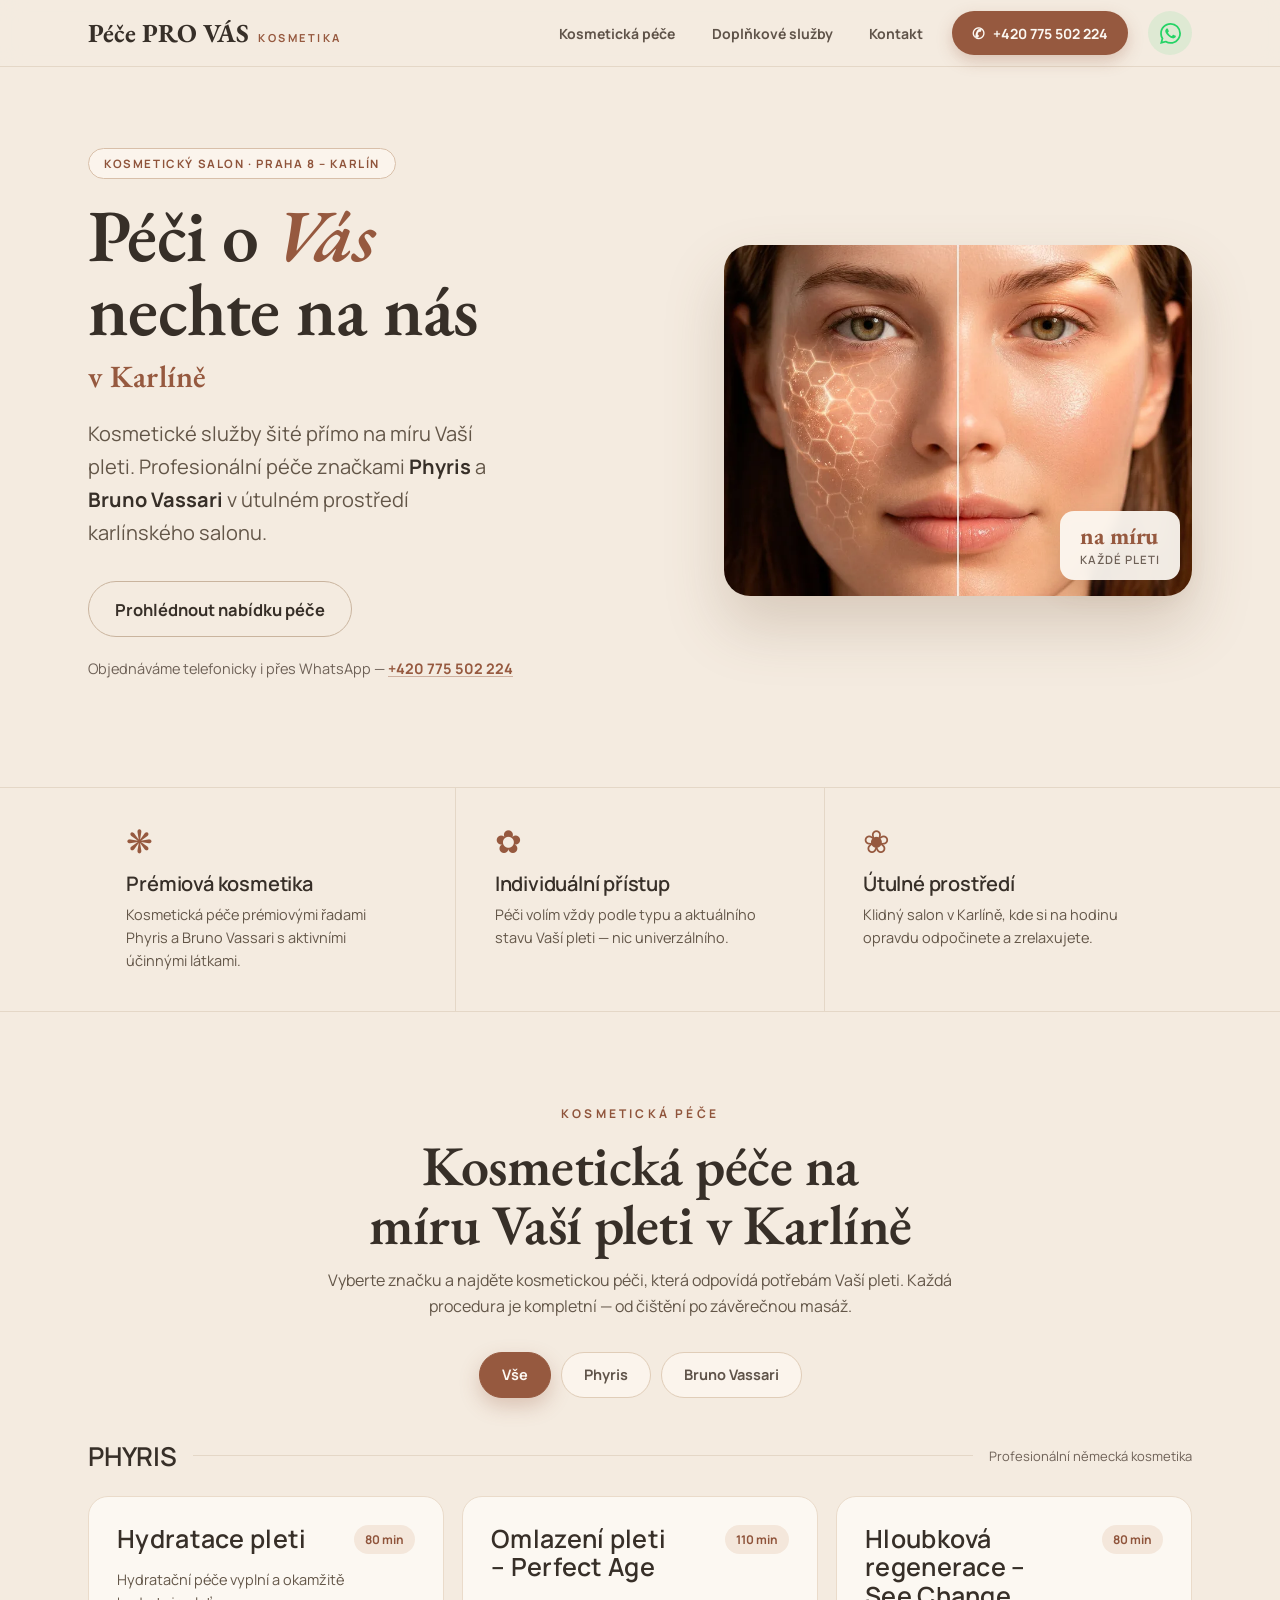
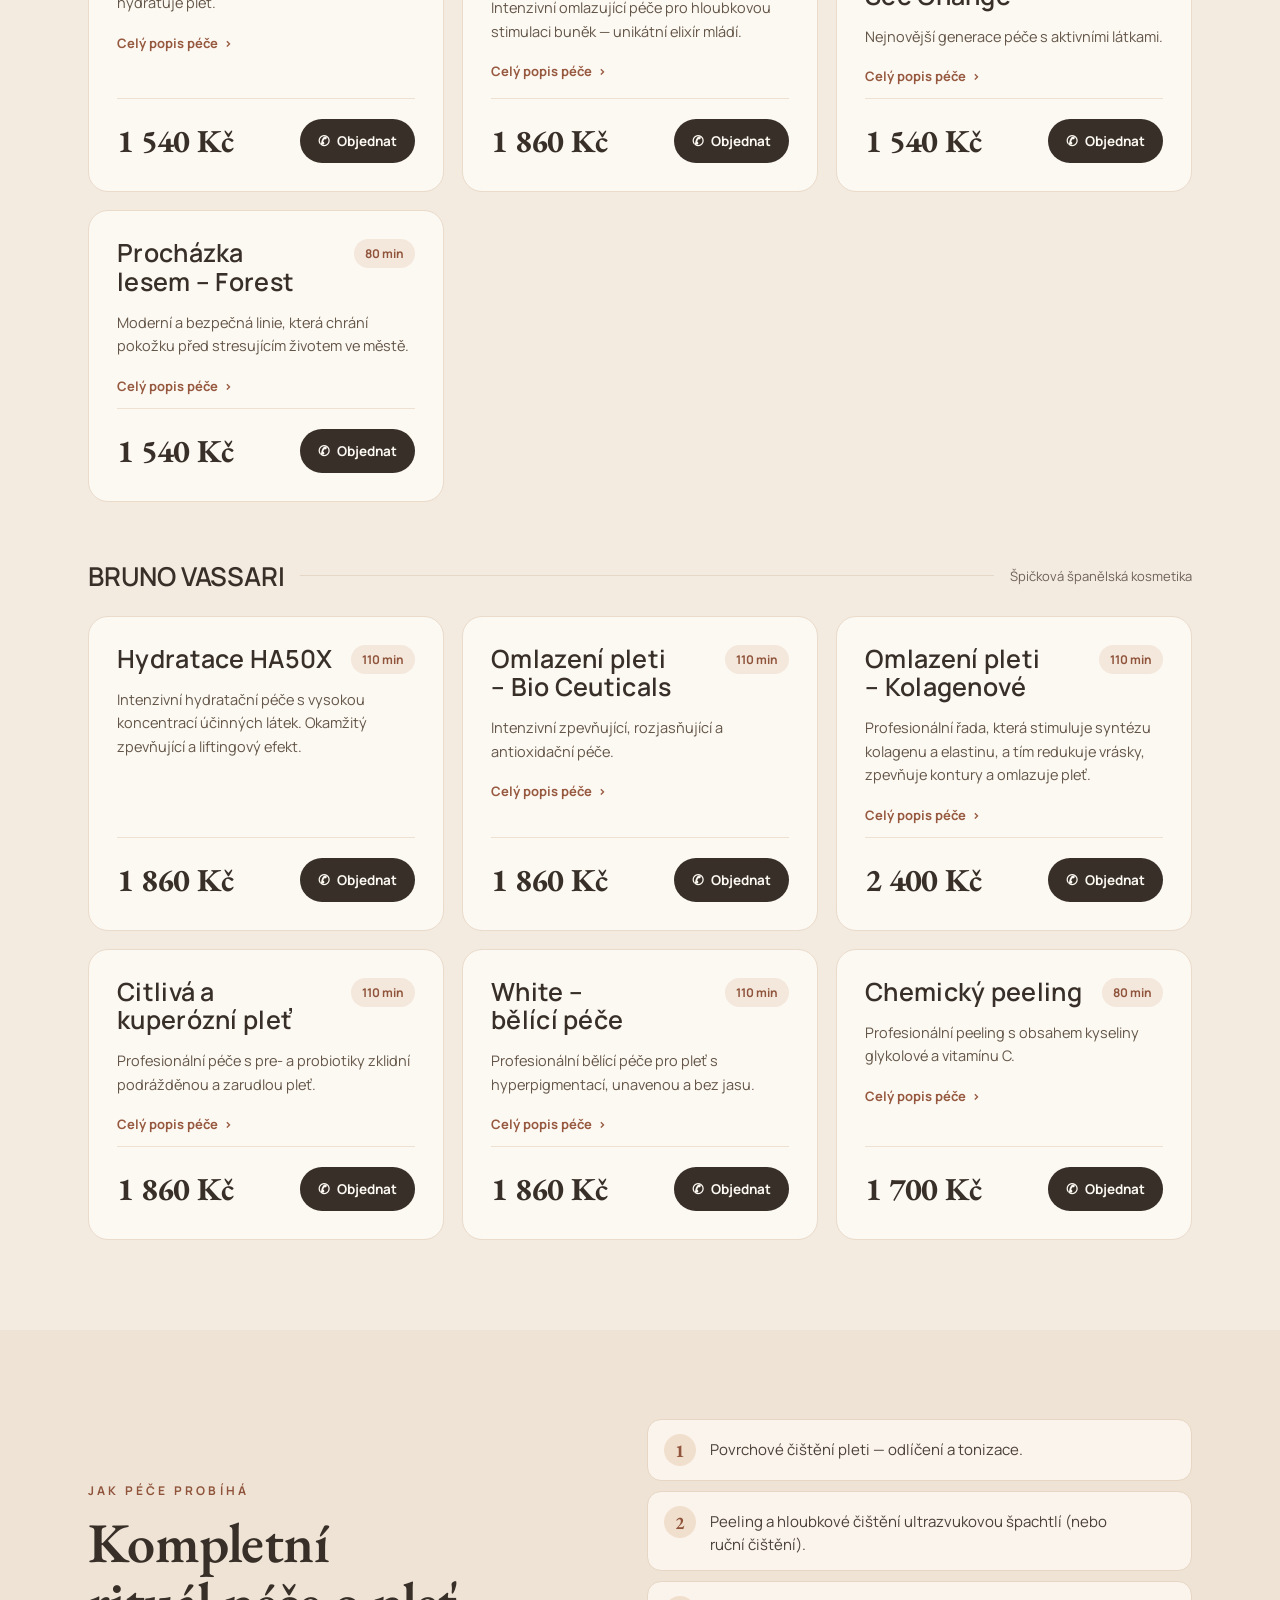
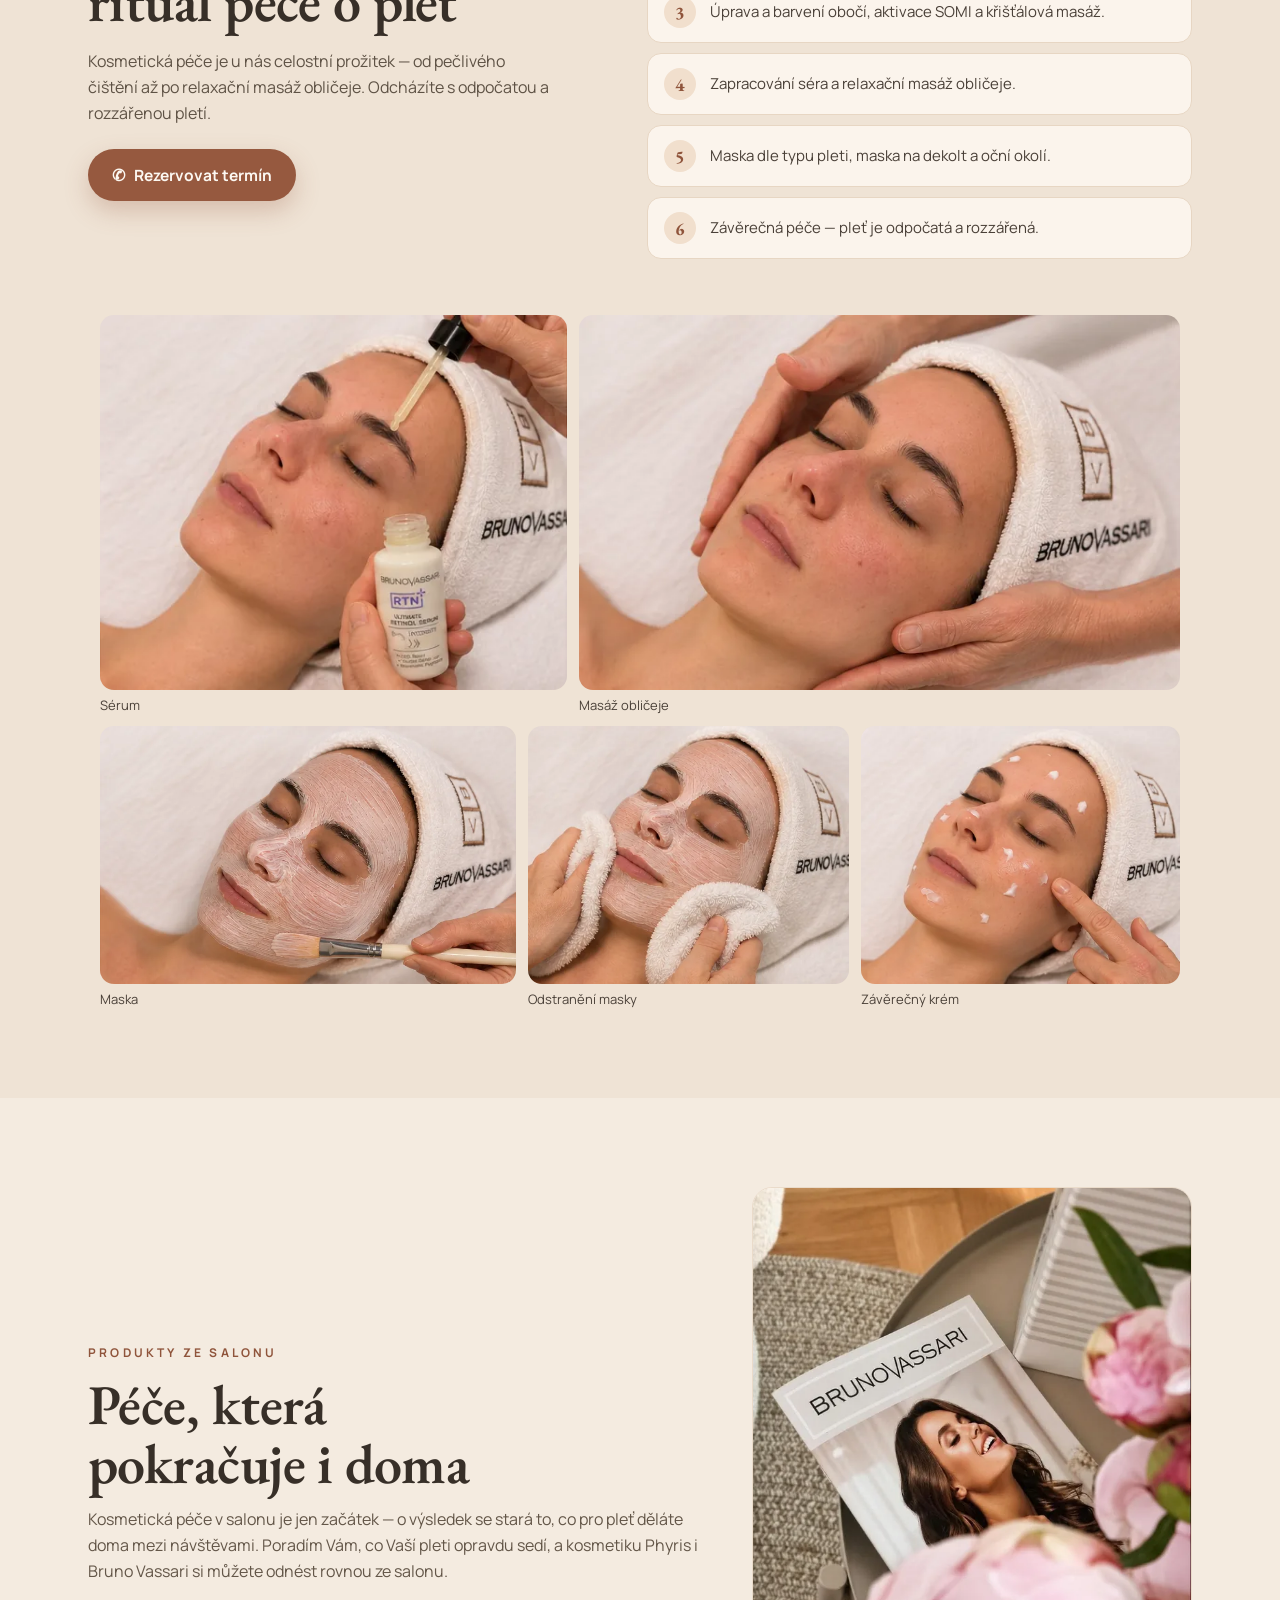
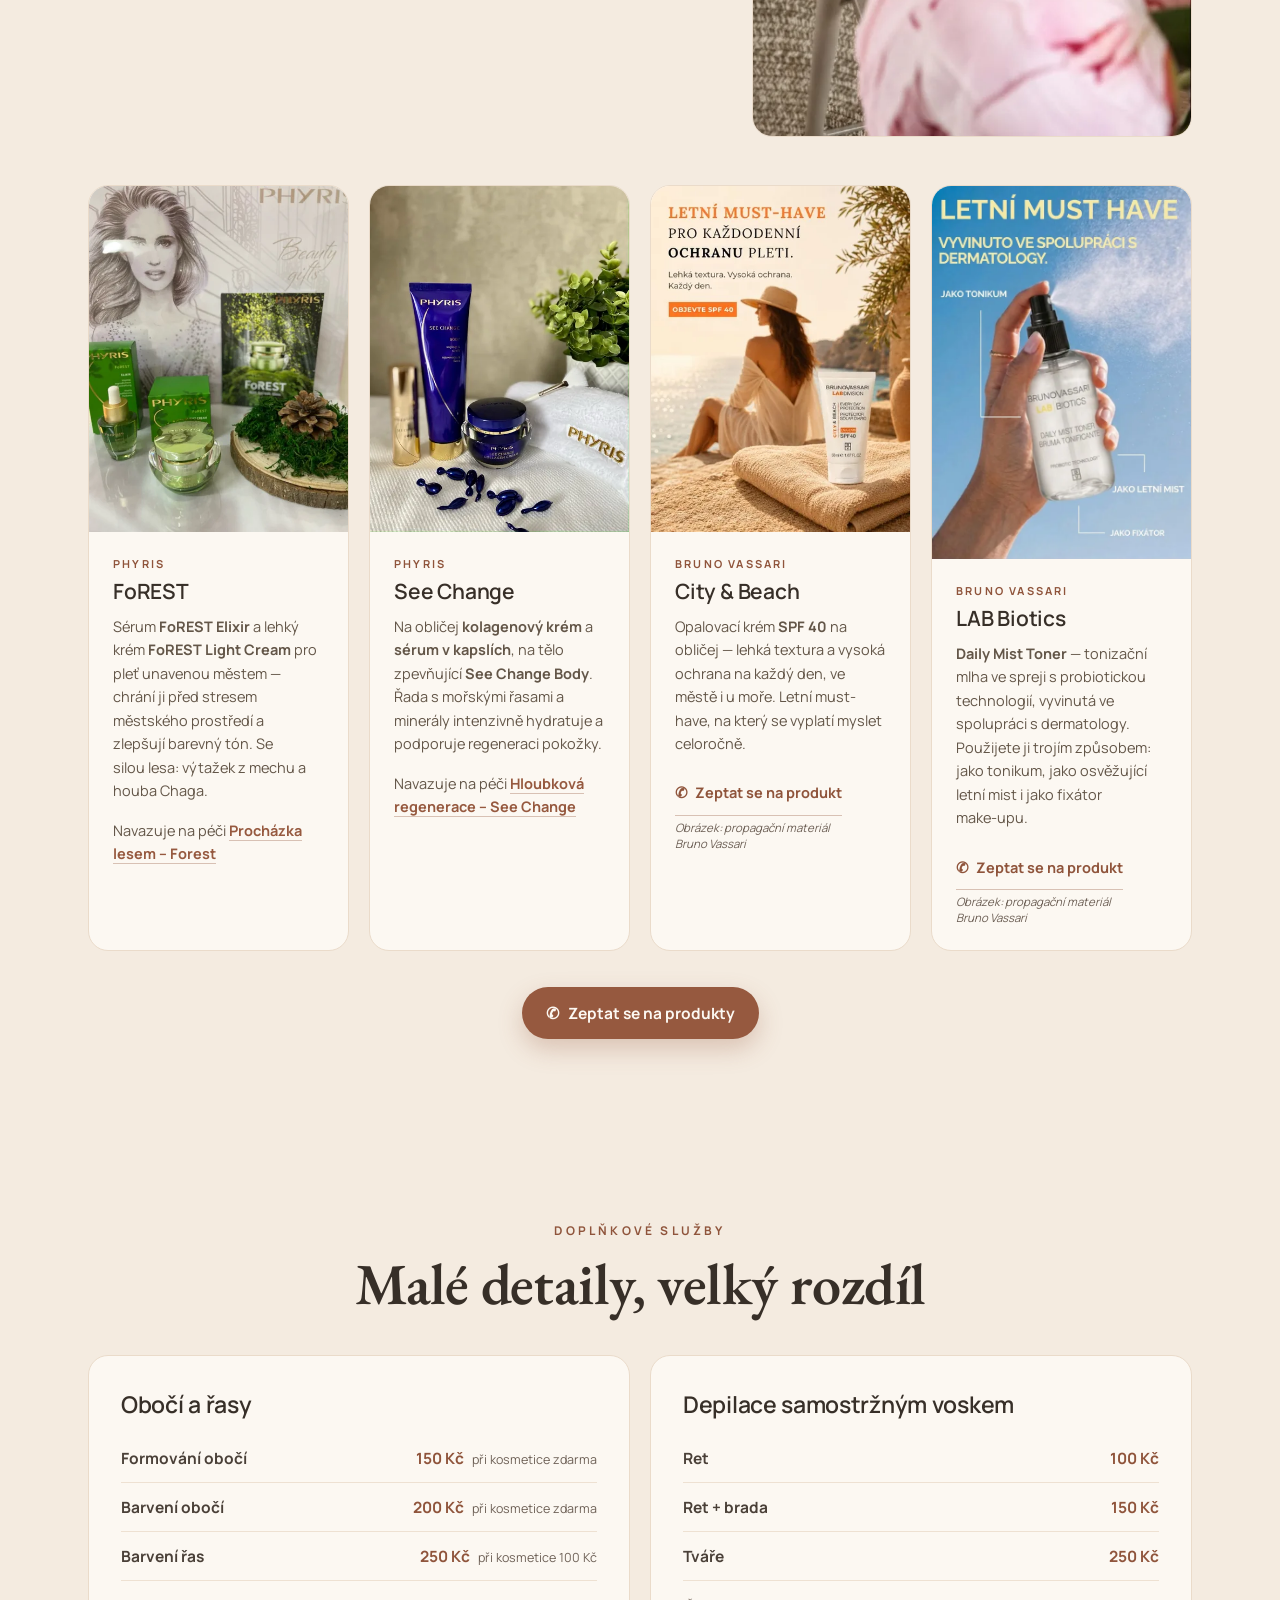
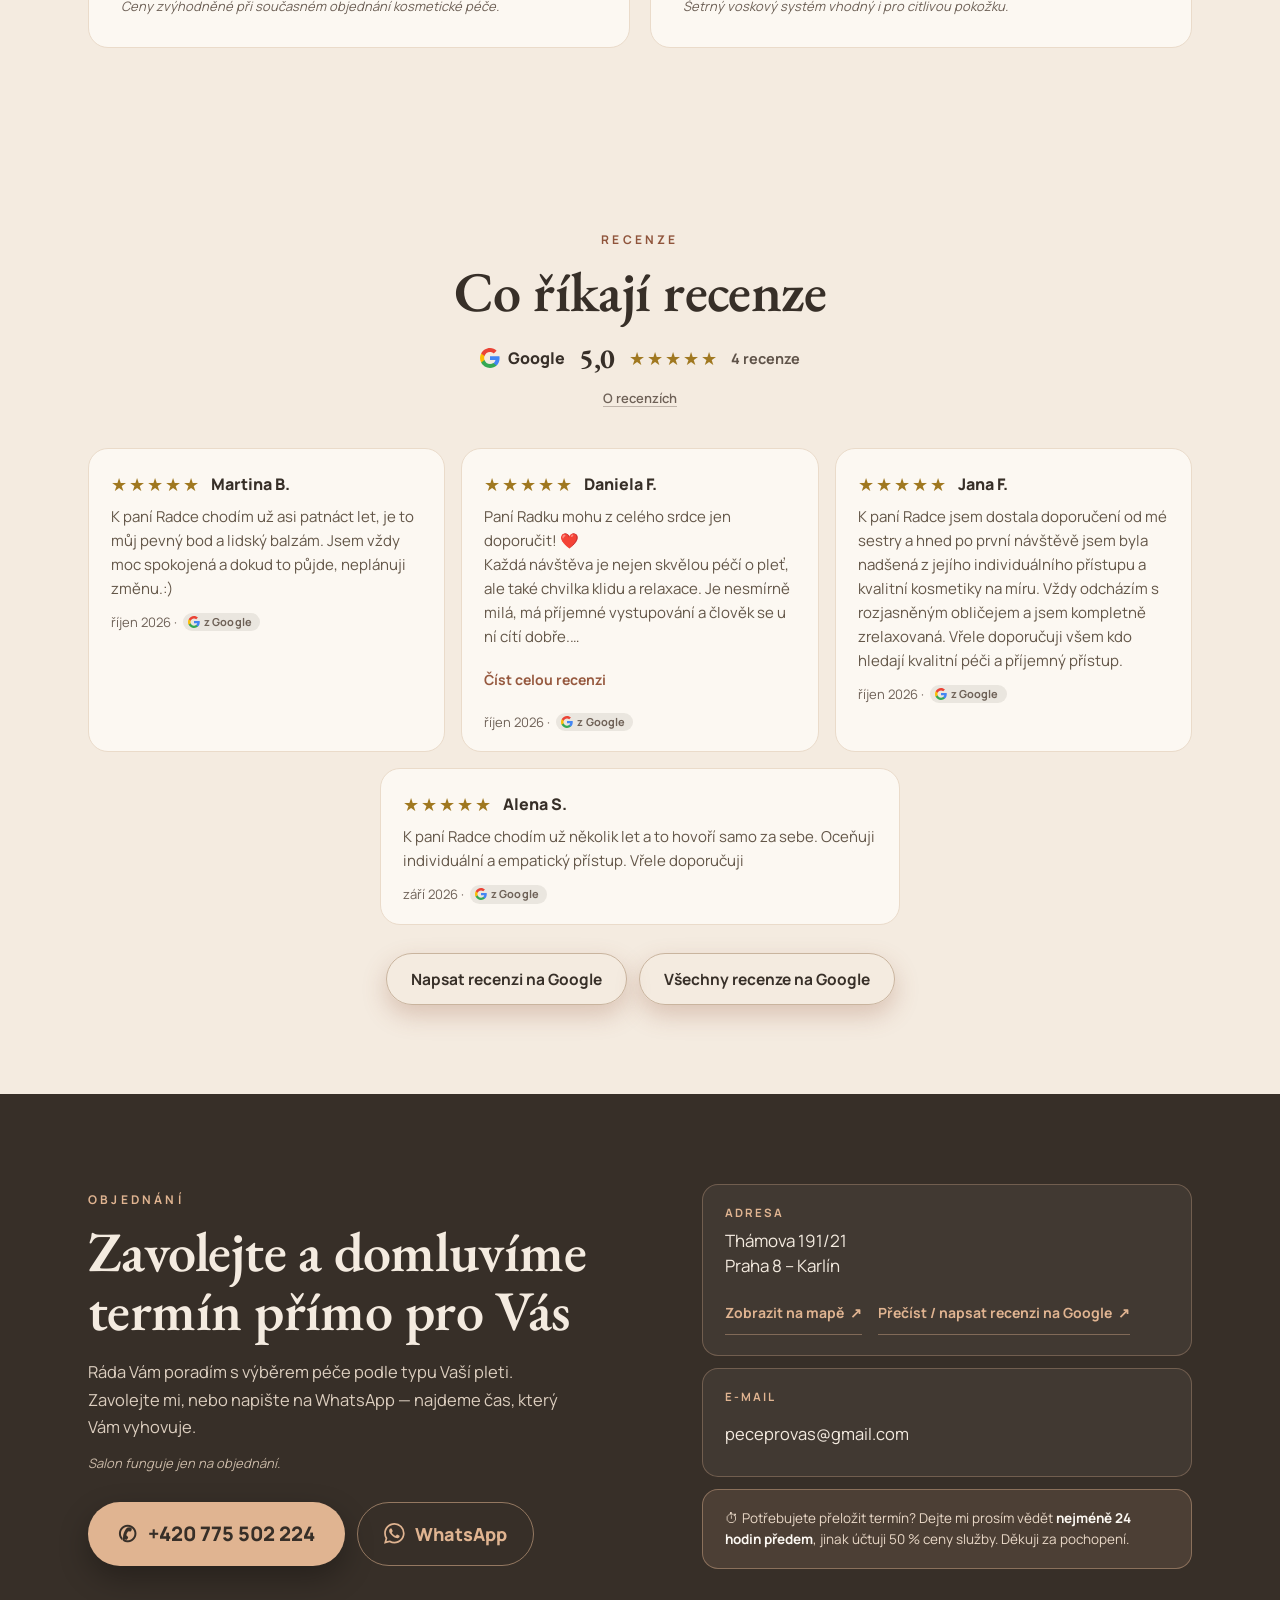
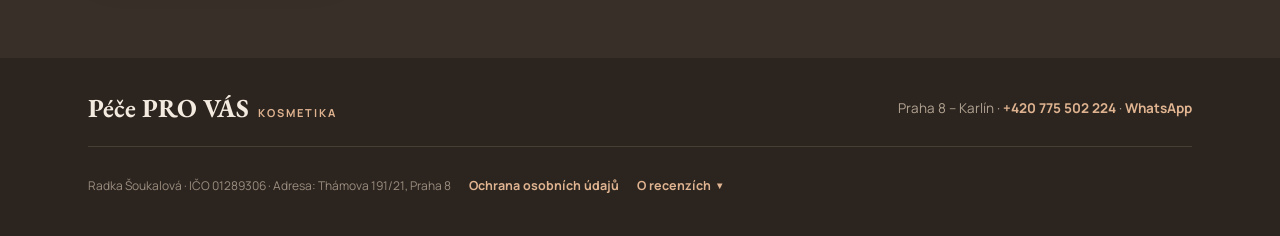
==== commit 9fc3e64b: "Rituál: fotky ze salonu v pořadí kroků (sérum, masáž, maska, odstranění, krém) Co-Authored-By: Claud" ====
--- a/index.html
+++ b/index.html
@@ -353,6 +353,25 @@
     font-family: 'EB Garamond', Georgia, serif; font-size: 18px; font-weight: 700;
   }
   .steps .text { font-size: 15px; line-height: 1.5; color: var(--ink-soft); padding-top: 5px; text-wrap: pretty; }
+  .ritual-photos { max-width: 1080px; margin: clamp(32px, 5vw, 56px) auto 0; display: grid; gap: 12px; }
+  .rp-row { display: flex; gap: 12px; }
+  .rp-row figure { margin: 0; flex: var(--r) 1 0; min-width: 0; }
+  .rp-row img { width: 100%; height: auto; border-radius: 14px; }
+  .rp-row figcaption { font-size: 13px; color: var(--ink-soft); margin-top: 6px; }
+  /* Na mobilu by pět fotek pod sebou bylo moc dlouhých — pás na posun jako u produktů. */
+  @media (max-width: 700px) {
+    .ritual-photos {
+      display: flex; gap: 12px; overflow-x: auto; overflow-y: hidden; overscroll-behavior-x: contain;
+      scroll-snap-type: x mandatory; scrollbar-width: none;
+      margin-inline: calc(clamp(16px, 4vw, 64px) * -1);
+      padding: 0 clamp(16px, 4vw, 64px) 4px;
+      scroll-padding-inline: clamp(16px, 4vw, 64px);
+    }
+    .ritual-photos::-webkit-scrollbar { display: none; }
+    .rp-row { display: contents; }
+    .rp-row figure { flex: 0 0 auto; scroll-snap-align: start; }
+    .rp-row img { width: auto; height: 210px; }
+  }
 
   /* ===== Produkty ===== */
   .products-head {
@@ -1011,6 +1030,19 @@
       <li><span class="n" aria-hidden="true">5</span><span class="text">Maska dle typu pleti, maska na dekolt a oční okolí.</span></li>
       <li><span class="n" aria-hidden="true">6</span><span class="text">Závěrečná péče — pleť je odpočatá a rozzářená.</span></li>
     </ol>
+  </div>
+  <!-- Fotky ze salonu v pořadí kroků 4–6. Výška řádku se srovná přes flex-grow
+       = poměr stran fotky (--r), takže nic se neořezává. -->
+  <div class="ritual-photos">
+    <div class="rp-row">
+      <figure style="--r: 1.247"><img src="Fotky/ritual-serum.webp" alt="Kapání séra kapátkem na čelo klientky" width="500" height="401" loading="lazy" decoding="async"><figcaption>Sérum</figcaption></figure>
+      <figure style="--r: 1.606"><img src="Fotky/ritual-masaz.webp" alt="Relaxační masáž obličeje" width="750" height="467" loading="lazy" decoding="async"><figcaption>Masáž obličeje</figcaption></figure>
+    </div>
+    <div class="rp-row">
+      <figure style="--r: 1.610"><img src="Fotky/ritual-maska.webp" alt="Nanášení masky štětcem" width="752" height="467" loading="lazy" decoding="async"><figcaption>Maska</figcaption></figure>
+      <figure style="--r: 1.239"><img src="Fotky/ritual-sundani.webp" alt="Odstranění masky houbičkou" width="497" height="401" loading="lazy" decoding="async"><figcaption>Odstranění masky</figcaption></figure>
+      <figure style="--r: 1.234"><img src="Fotky/ritual-krem.webp" alt="Nanesení závěrečného krému na obličej" width="495" height="401" loading="lazy" decoding="async"><figcaption>Závěrečný krém</figcaption></figure>
+    </div>
   </div>
 </section>
 
@@ -1465,9 +1497,10 @@
   })();
 </script>
 
-<!-- Cloudflare Web Analytics. Beacon se vkládá až po vyhodnocení opt-outu.
-     ?nesledovat uloží příznak peceprovas-nesledovat dřív, než se skript vloží.
-     ?sledovat příznak smaže. Když localStorage nejde použít, stránka dál funguje. -->
+<!-- Vercel Web Analytics. Skript /_vercel/insights/script.js servíruje Vercel,
+     jen když je Web Analytics v projektu zapnuté. ?nesledovat uloží příznak
+     do localStorage dřív, než se skript vloží; beforeSend vrátí null, takže
+     se neodešle ani tato návštěva. ?sledovat příznak smaže. -->
 <script>
   (function () {
     var KEY = 'peceprovas-nesledovat';
@@ -1501,12 +1534,19 @@
       optedOut = storageGet() === '1';
     }
 
+    window.va = window.va || function () {
+      (window.vaq = window.vaq || []).push(arguments);
+    };
+    window.va('beforeSend', function (event) {
+      if (optedOut || storageGet() === '1') return null;
+      return event;
+    });
+
     if (optedOut) return;
 
     var script = document.createElement('script');
     script.defer = true;
-    script.src = 'https://static.cloudflareinsights.com/beacon.min.js';
-    script.setAttribute('data-cf-beacon', '{"token": "13575038855e485ebb79e3d5c599fede"}');
+    script.src = '/_vercel/insights/script.js';
     document.body.appendChild(script);
   })();
 </script>
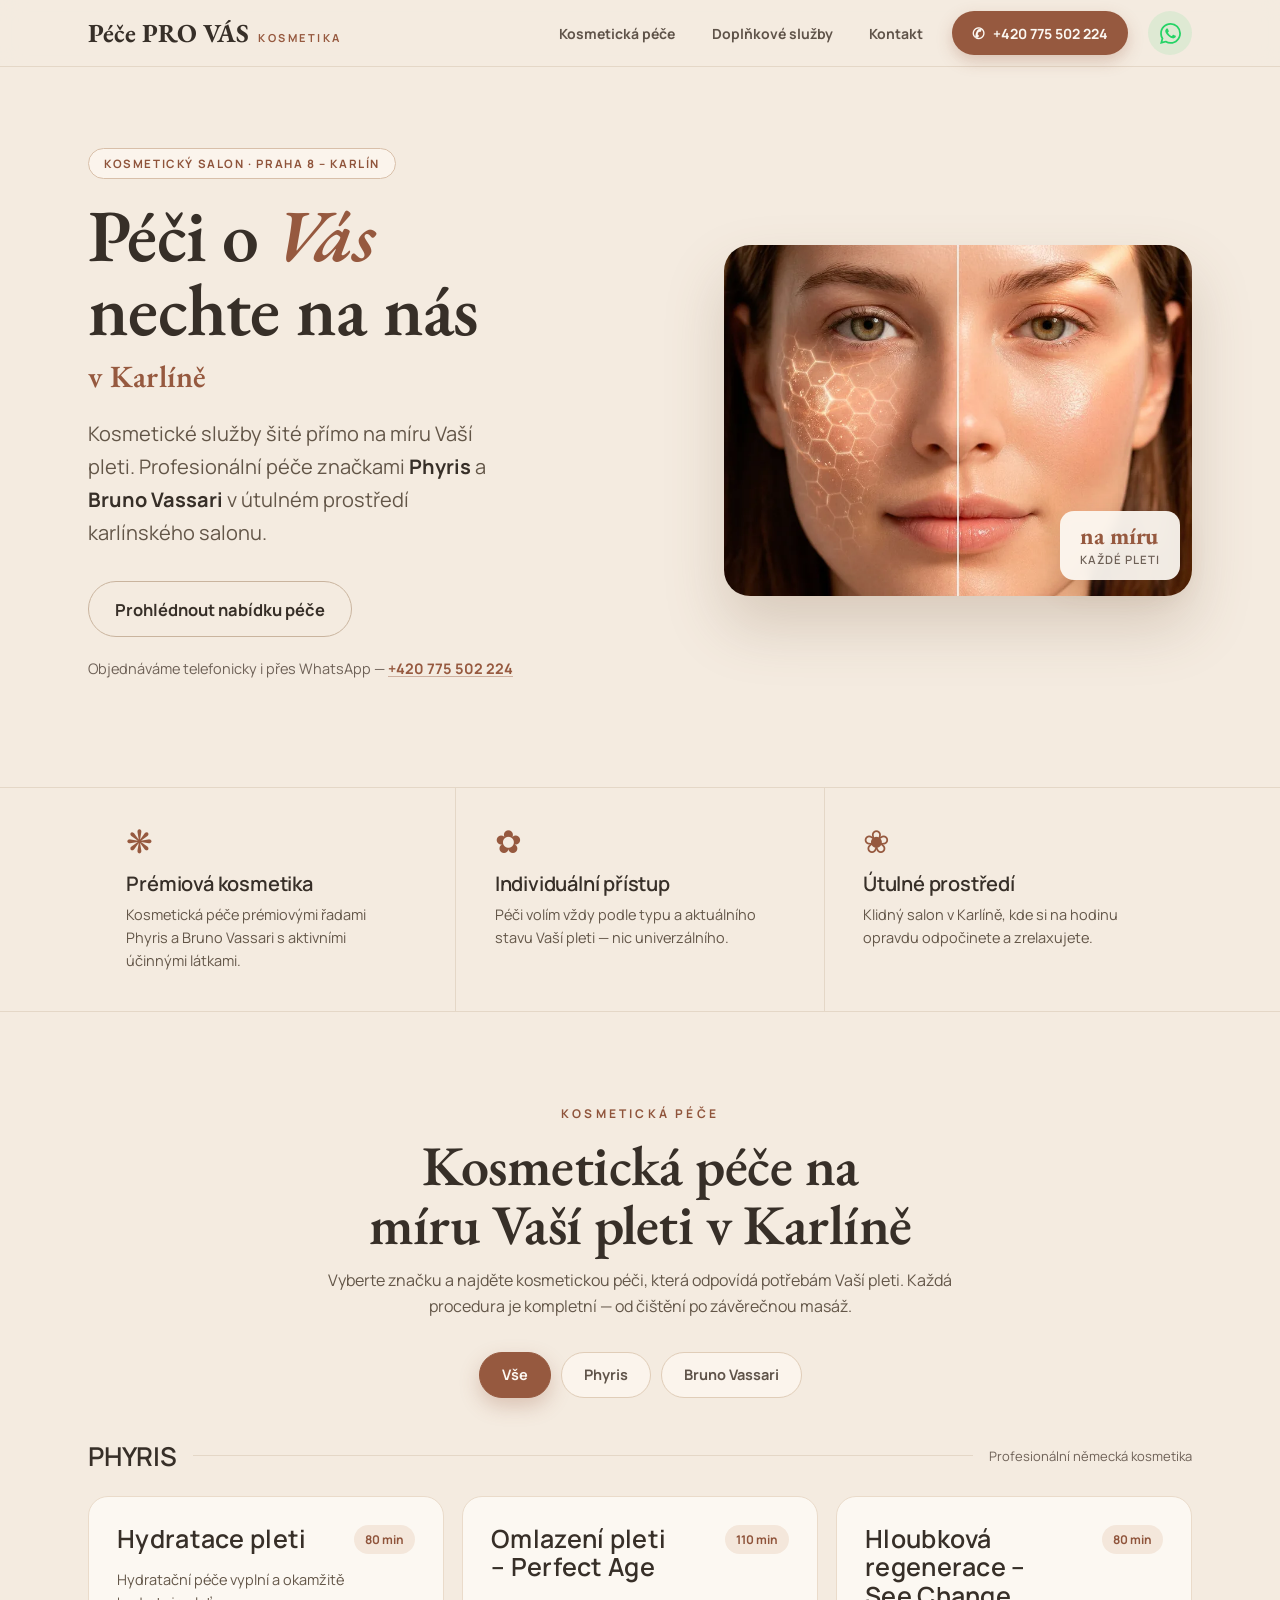
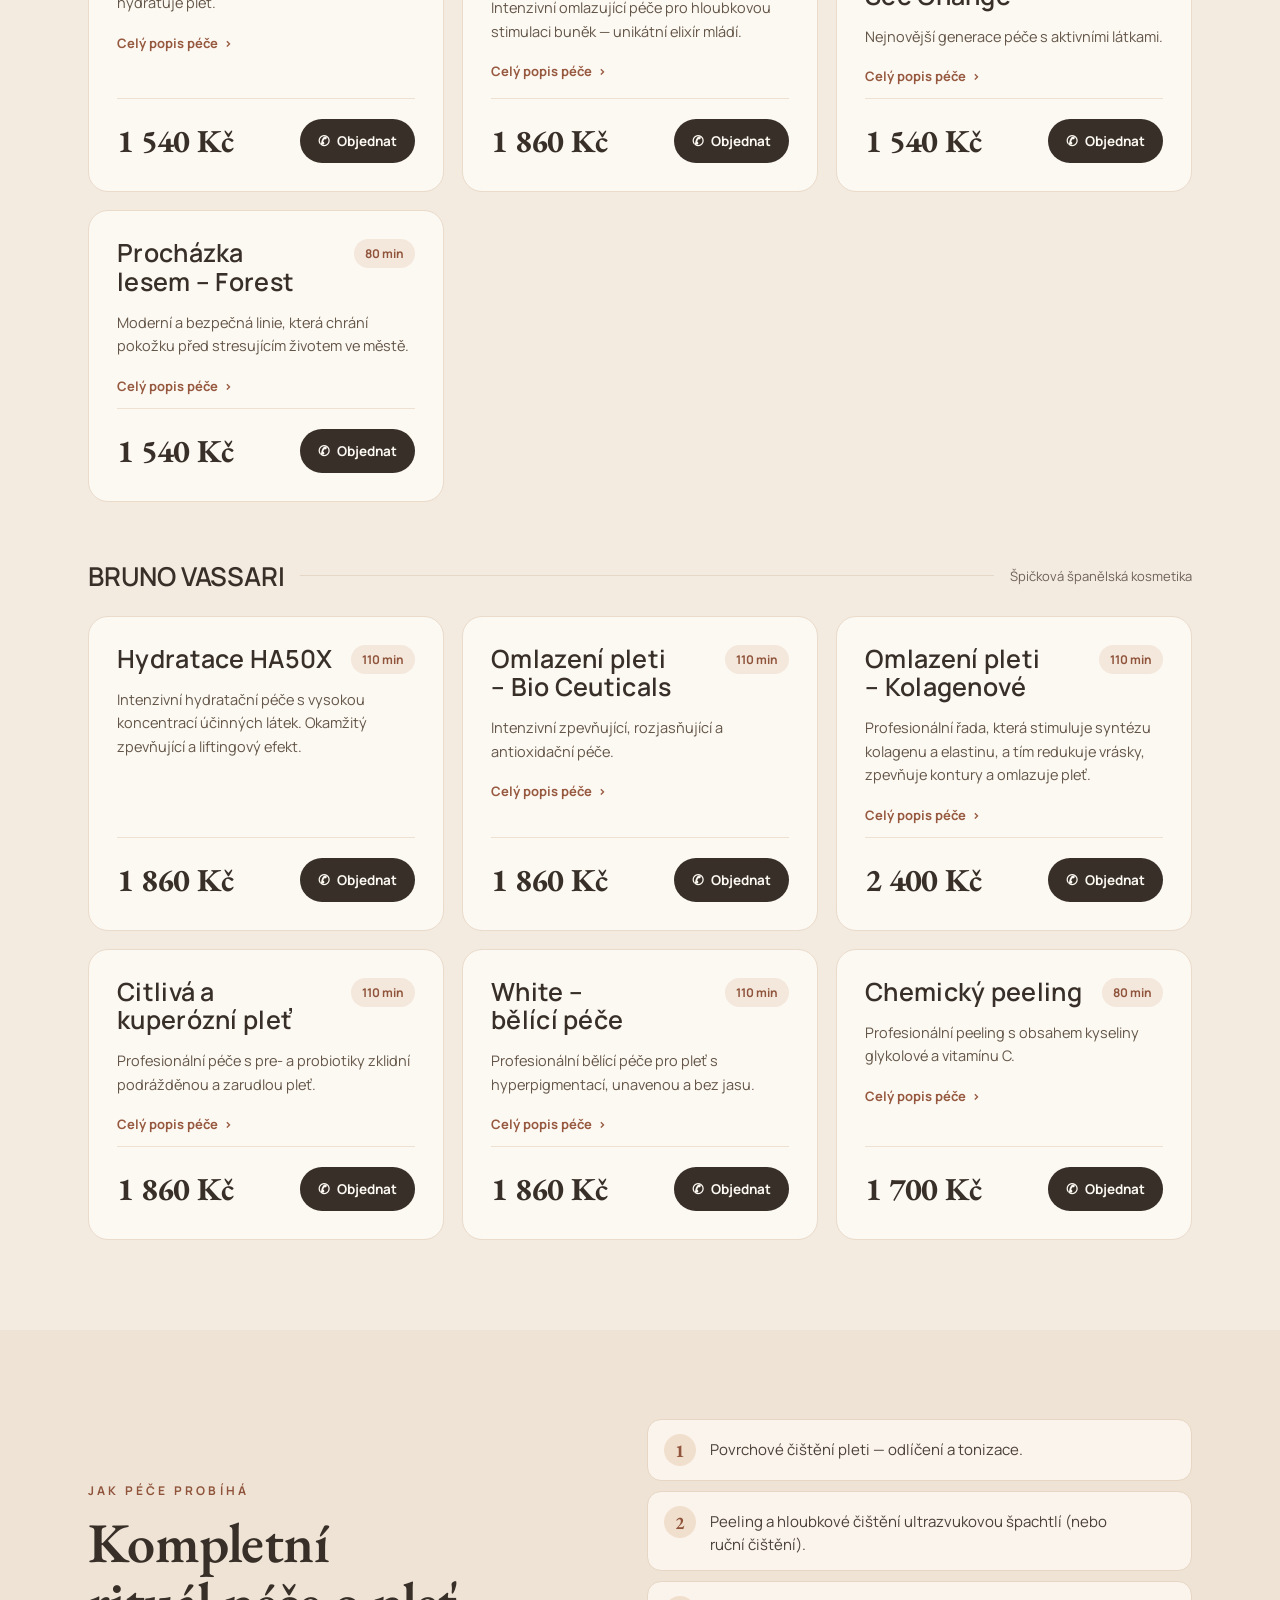
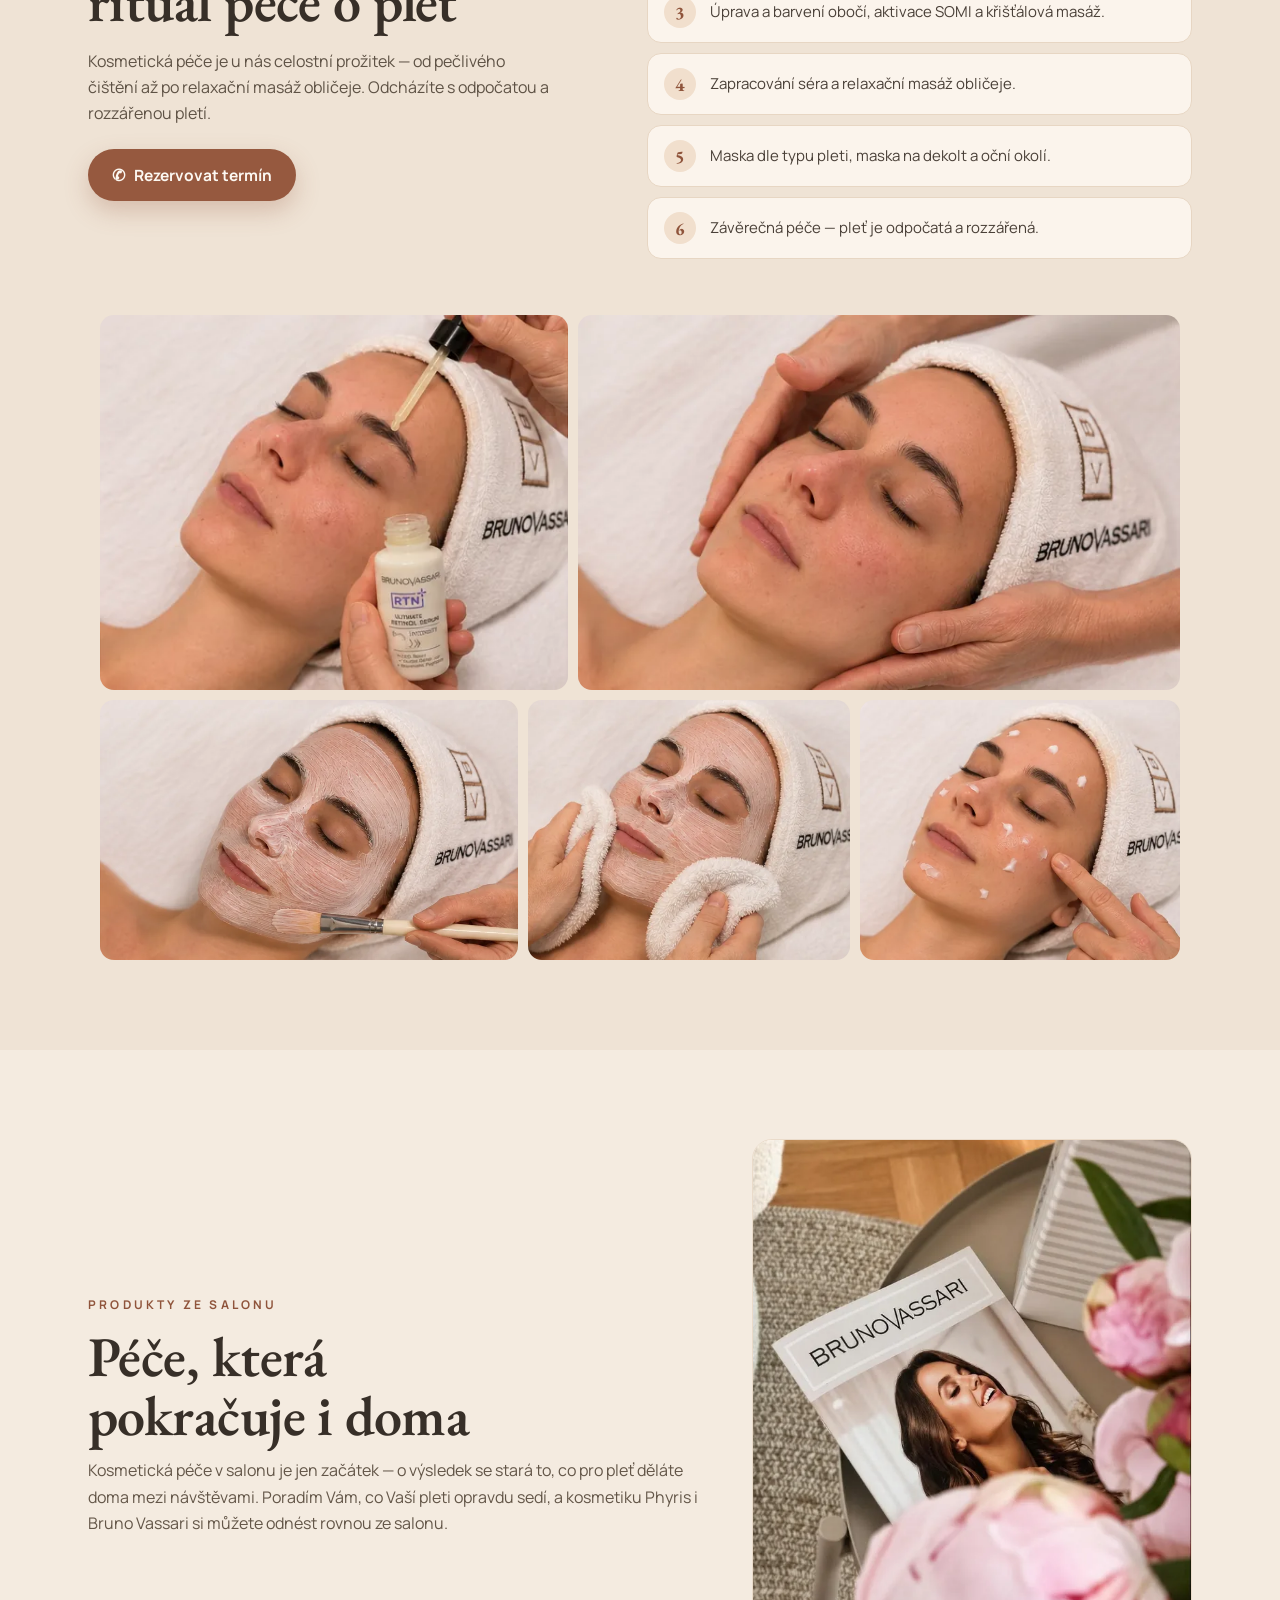
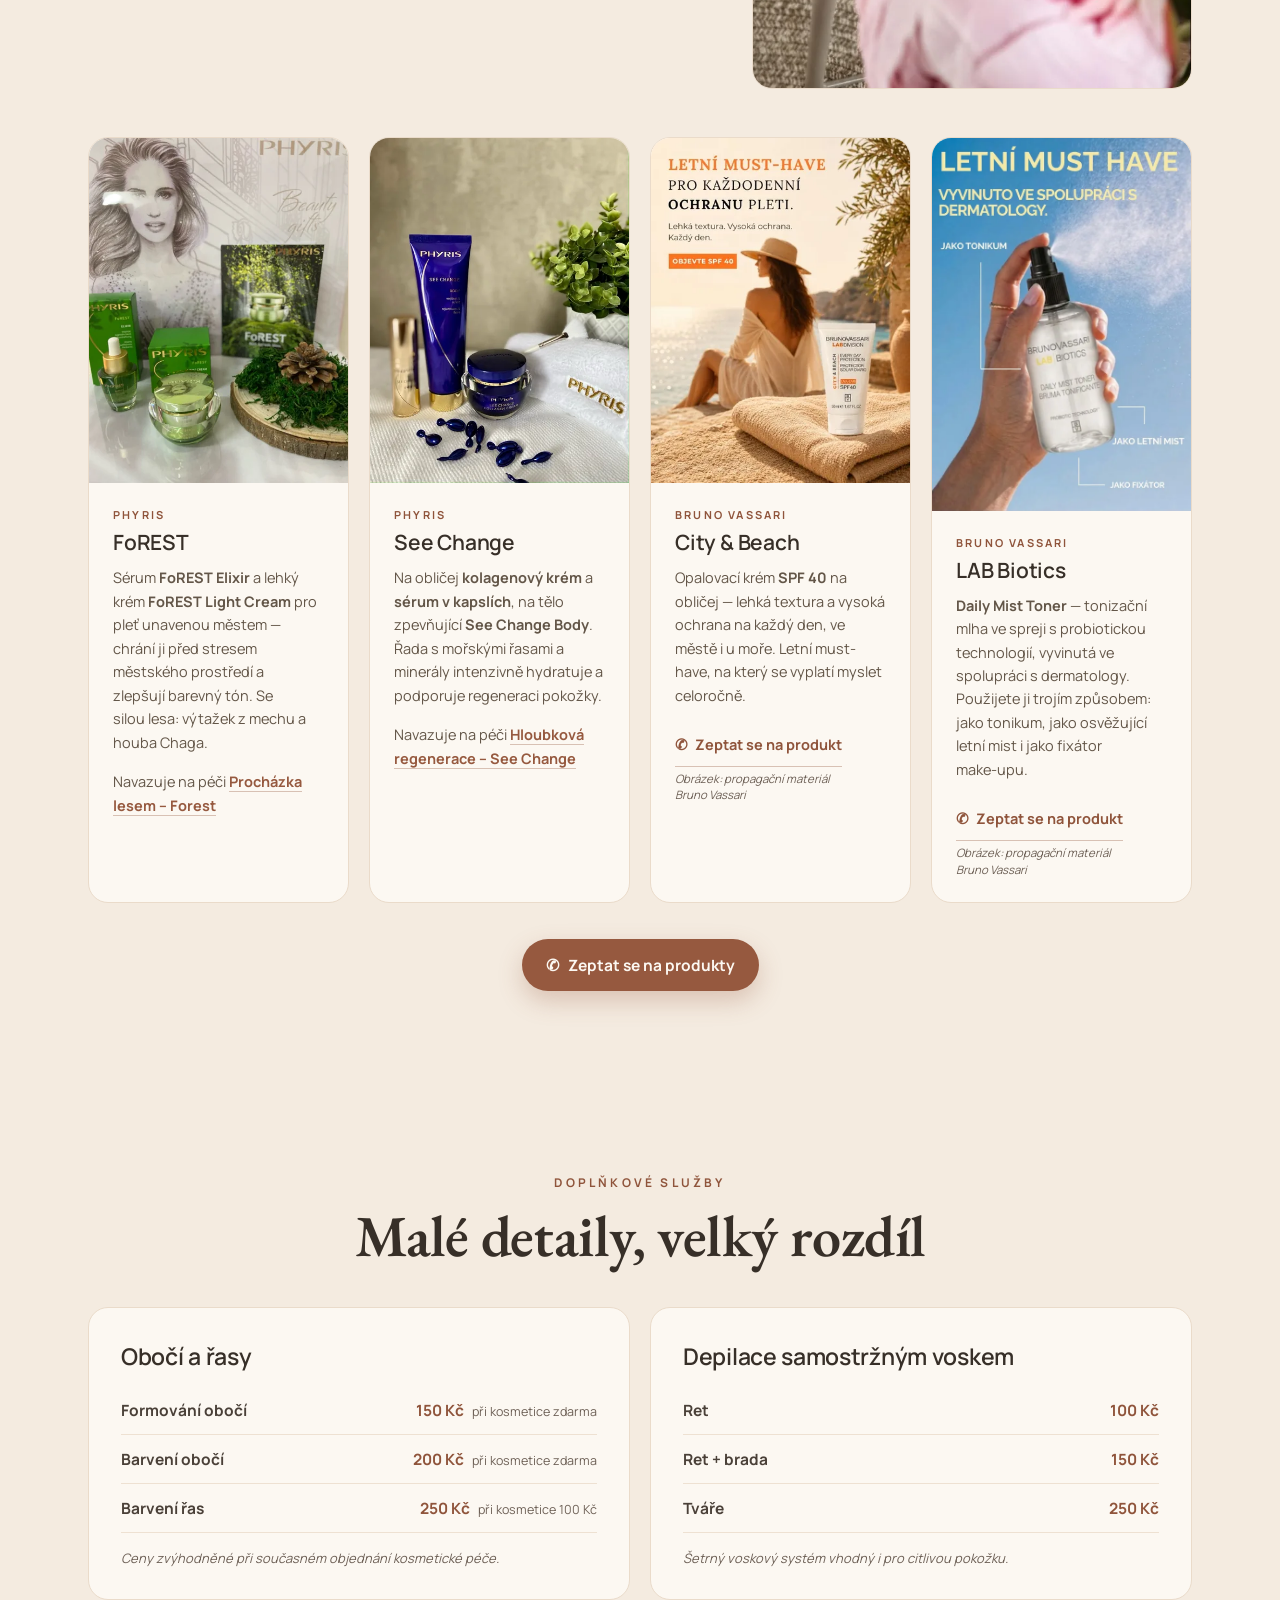
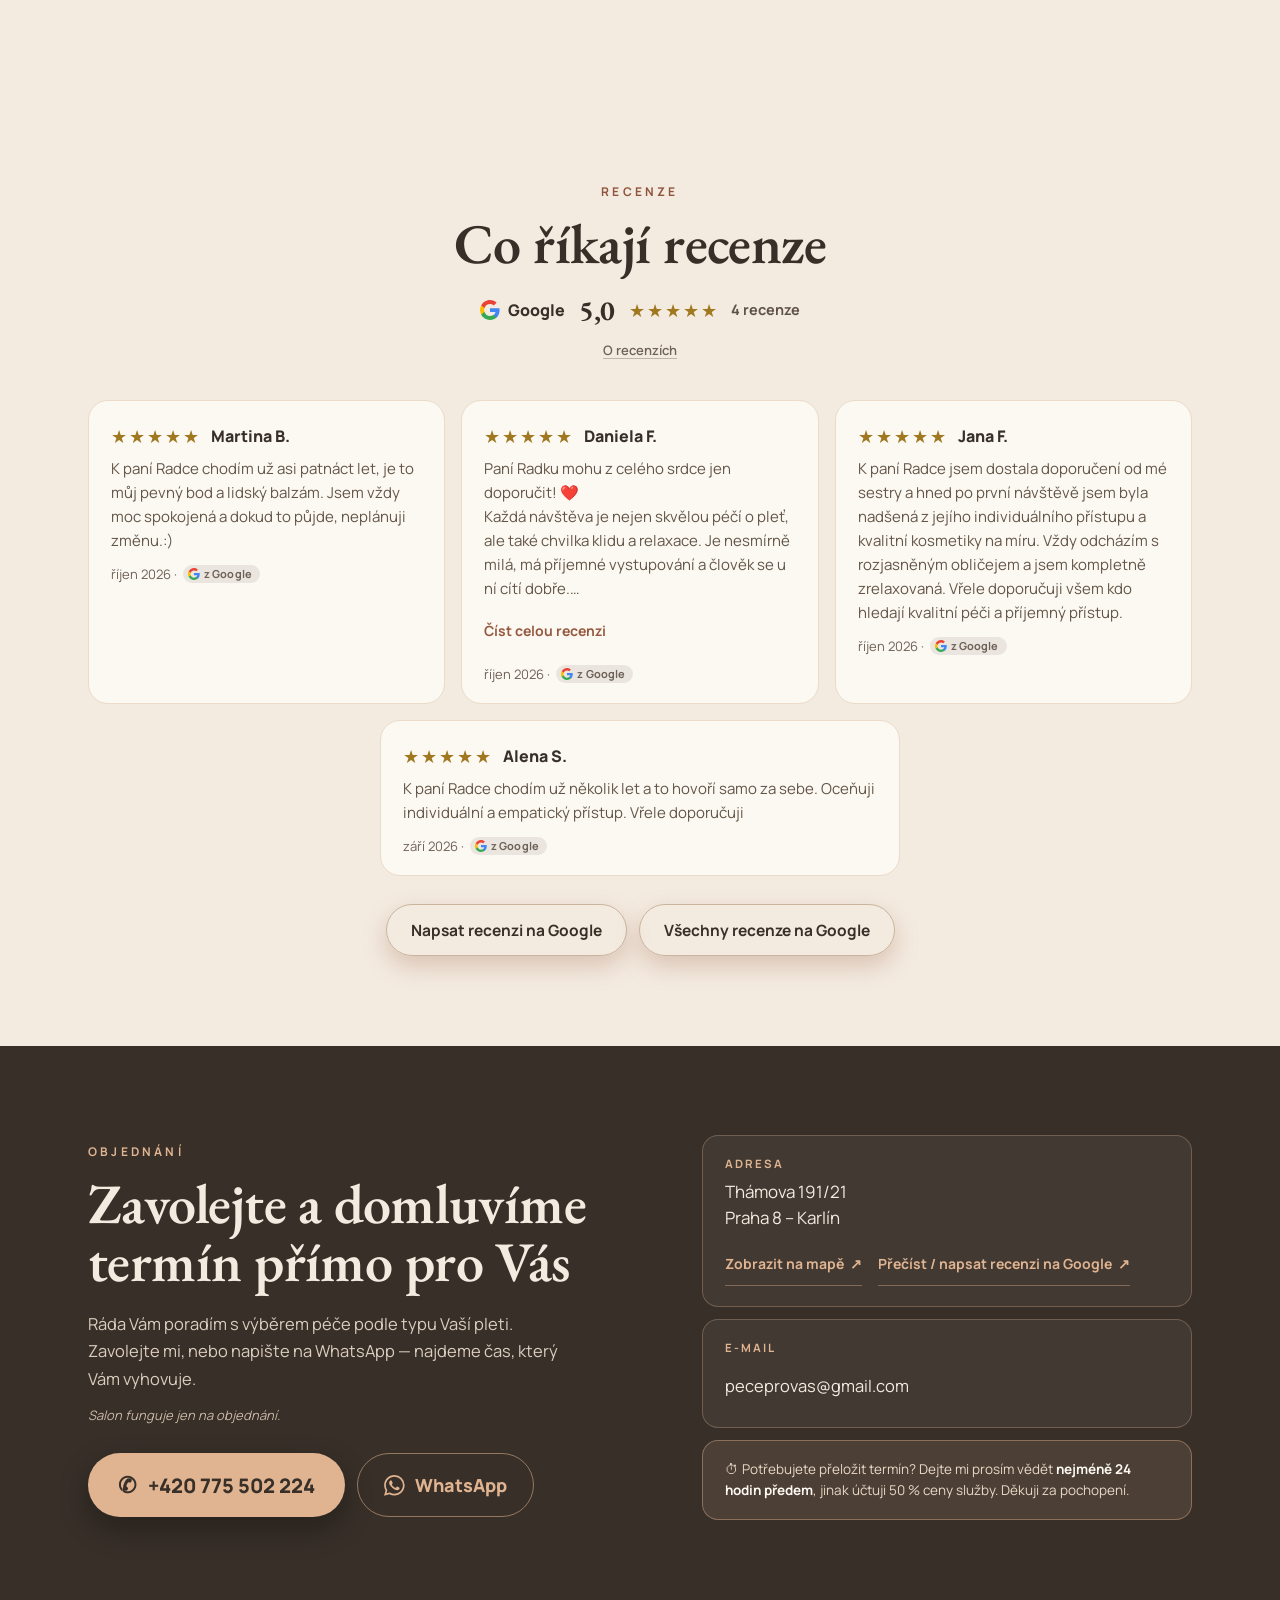
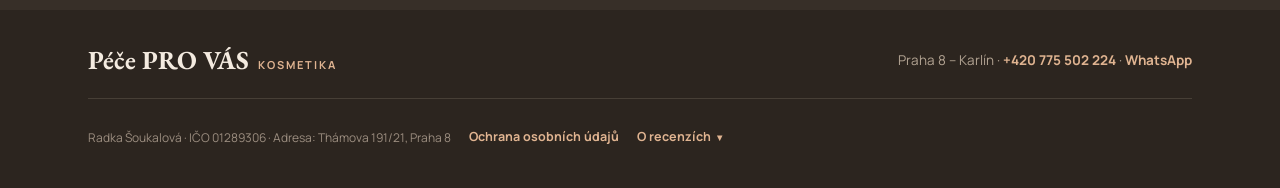
==== commit 50a6a5cf: "Rituál: fotky jako koláž bez popisků, i na mobilu Co-Authored-By: Claude Opus 5.5 <noreply@anthropic" ====
--- a/index.html
+++ b/index.html
@@ -353,25 +353,10 @@
     font-family: 'EB Garamond', Georgia, serif; font-size: 18px; font-weight: 700;
   }
   .steps .text { font-size: 15px; line-height: 1.5; color: var(--ink-soft); padding-top: 5px; text-wrap: pretty; }
-  .ritual-photos { max-width: 1080px; margin: clamp(32px, 5vw, 56px) auto 0; display: grid; gap: 12px; }
-  .rp-row { display: flex; gap: 12px; }
+  .ritual-photos { max-width: 1080px; margin: clamp(32px, 5vw, 56px) auto 0; display: grid; gap: clamp(6px, 1vw, 10px); }
+  .rp-row { display: flex; gap: clamp(6px, 1vw, 10px); }
   .rp-row figure { margin: 0; flex: var(--r) 1 0; min-width: 0; }
-  .rp-row img { width: 100%; height: auto; border-radius: 14px; }
-  .rp-row figcaption { font-size: 13px; color: var(--ink-soft); margin-top: 6px; }
-  /* Na mobilu by pět fotek pod sebou bylo moc dlouhých — pás na posun jako u produktů. */
-  @media (max-width: 700px) {
-    .ritual-photos {
-      display: flex; gap: 12px; overflow-x: auto; overflow-y: hidden; overscroll-behavior-x: contain;
-      scroll-snap-type: x mandatory; scrollbar-width: none;
-      margin-inline: calc(clamp(16px, 4vw, 64px) * -1);
-      padding: 0 clamp(16px, 4vw, 64px) 4px;
-      scroll-padding-inline: clamp(16px, 4vw, 64px);
-    }
-    .ritual-photos::-webkit-scrollbar { display: none; }
-    .rp-row { display: contents; }
-    .rp-row figure { flex: 0 0 auto; scroll-snap-align: start; }
-    .rp-row img { width: auto; height: 210px; }
-  }
+  .rp-row img { width: 100%; height: auto; border-radius: clamp(6px, 1.2vw, 14px); }
 
   /* ===== Produkty ===== */
   .products-head {
@@ -1031,17 +1016,17 @@
       <li><span class="n" aria-hidden="true">6</span><span class="text">Závěrečná péče — pleť je odpočatá a rozzářená.</span></li>
     </ol>
   </div>
-  <!-- Fotky ze salonu v pořadí kroků 4–6. Výška řádku se srovná přes flex-grow
-       = poměr stran fotky (--r), takže nic se neořezává. -->
+  <!-- Koláž fotek ze salonu v pořadí kroků 4–6, i na mobilu. Výška řádku se srovná
+       přes flex-grow = poměr stran fotky (--r), takže nic se neořezává. -->
   <div class="ritual-photos">
     <div class="rp-row">
-      <figure style="--r: 1.247"><img src="Fotky/ritual-serum.webp" alt="Kapání séra kapátkem na čelo klientky" width="500" height="401" loading="lazy" decoding="async"><figcaption>Sérum</figcaption></figure>
-      <figure style="--r: 1.606"><img src="Fotky/ritual-masaz.webp" alt="Relaxační masáž obličeje" width="750" height="467" loading="lazy" decoding="async"><figcaption>Masáž obličeje</figcaption></figure>
+      <figure style="--r: 1.247"><img src="Fotky/ritual-serum.webp" alt="Kapání séra kapátkem na čelo klientky" width="500" height="401" loading="lazy" decoding="async"></figure>
+      <figure style="--r: 1.606"><img src="Fotky/ritual-masaz.webp" alt="Relaxační masáž obličeje" width="750" height="467" loading="lazy" decoding="async"></figure>
     </div>
     <div class="rp-row">
-      <figure style="--r: 1.610"><img src="Fotky/ritual-maska.webp" alt="Nanášení masky štětcem" width="752" height="467" loading="lazy" decoding="async"><figcaption>Maska</figcaption></figure>
-      <figure style="--r: 1.239"><img src="Fotky/ritual-sundani.webp" alt="Odstranění masky houbičkou" width="497" height="401" loading="lazy" decoding="async"><figcaption>Odstranění masky</figcaption></figure>
-      <figure style="--r: 1.234"><img src="Fotky/ritual-krem.webp" alt="Nanesení závěrečného krému na obličej" width="495" height="401" loading="lazy" decoding="async"><figcaption>Závěrečný krém</figcaption></figure>
+      <figure style="--r: 1.610"><img src="Fotky/ritual-maska.webp" alt="Nanášení masky štětcem" width="752" height="467" loading="lazy" decoding="async"></figure>
+      <figure style="--r: 1.239"><img src="Fotky/ritual-sundani.webp" alt="Odstranění masky houbičkou" width="497" height="401" loading="lazy" decoding="async"></figure>
+      <figure style="--r: 1.234"><img src="Fotky/ritual-krem.webp" alt="Nanesení závěrečného krému na obličej" width="495" height="401" loading="lazy" decoding="async"></figure>
     </div>
   </div>
 </section>
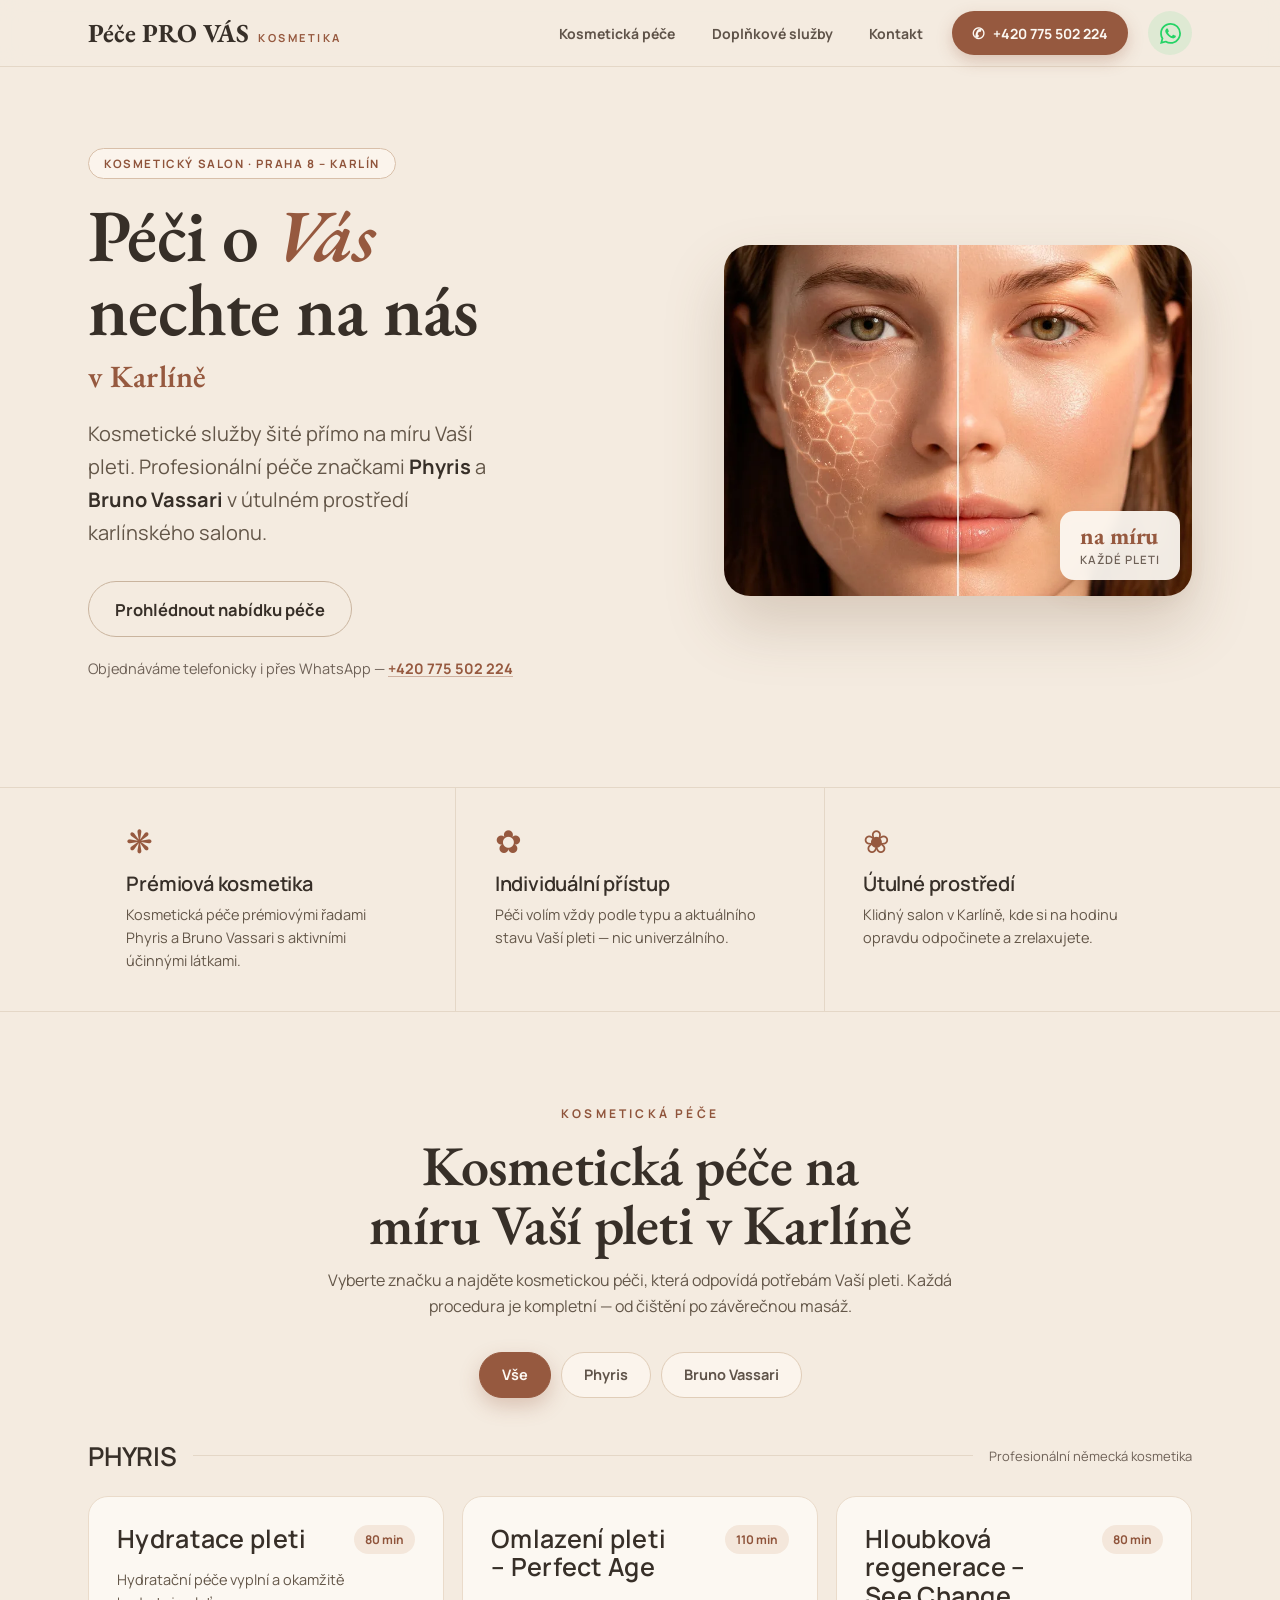
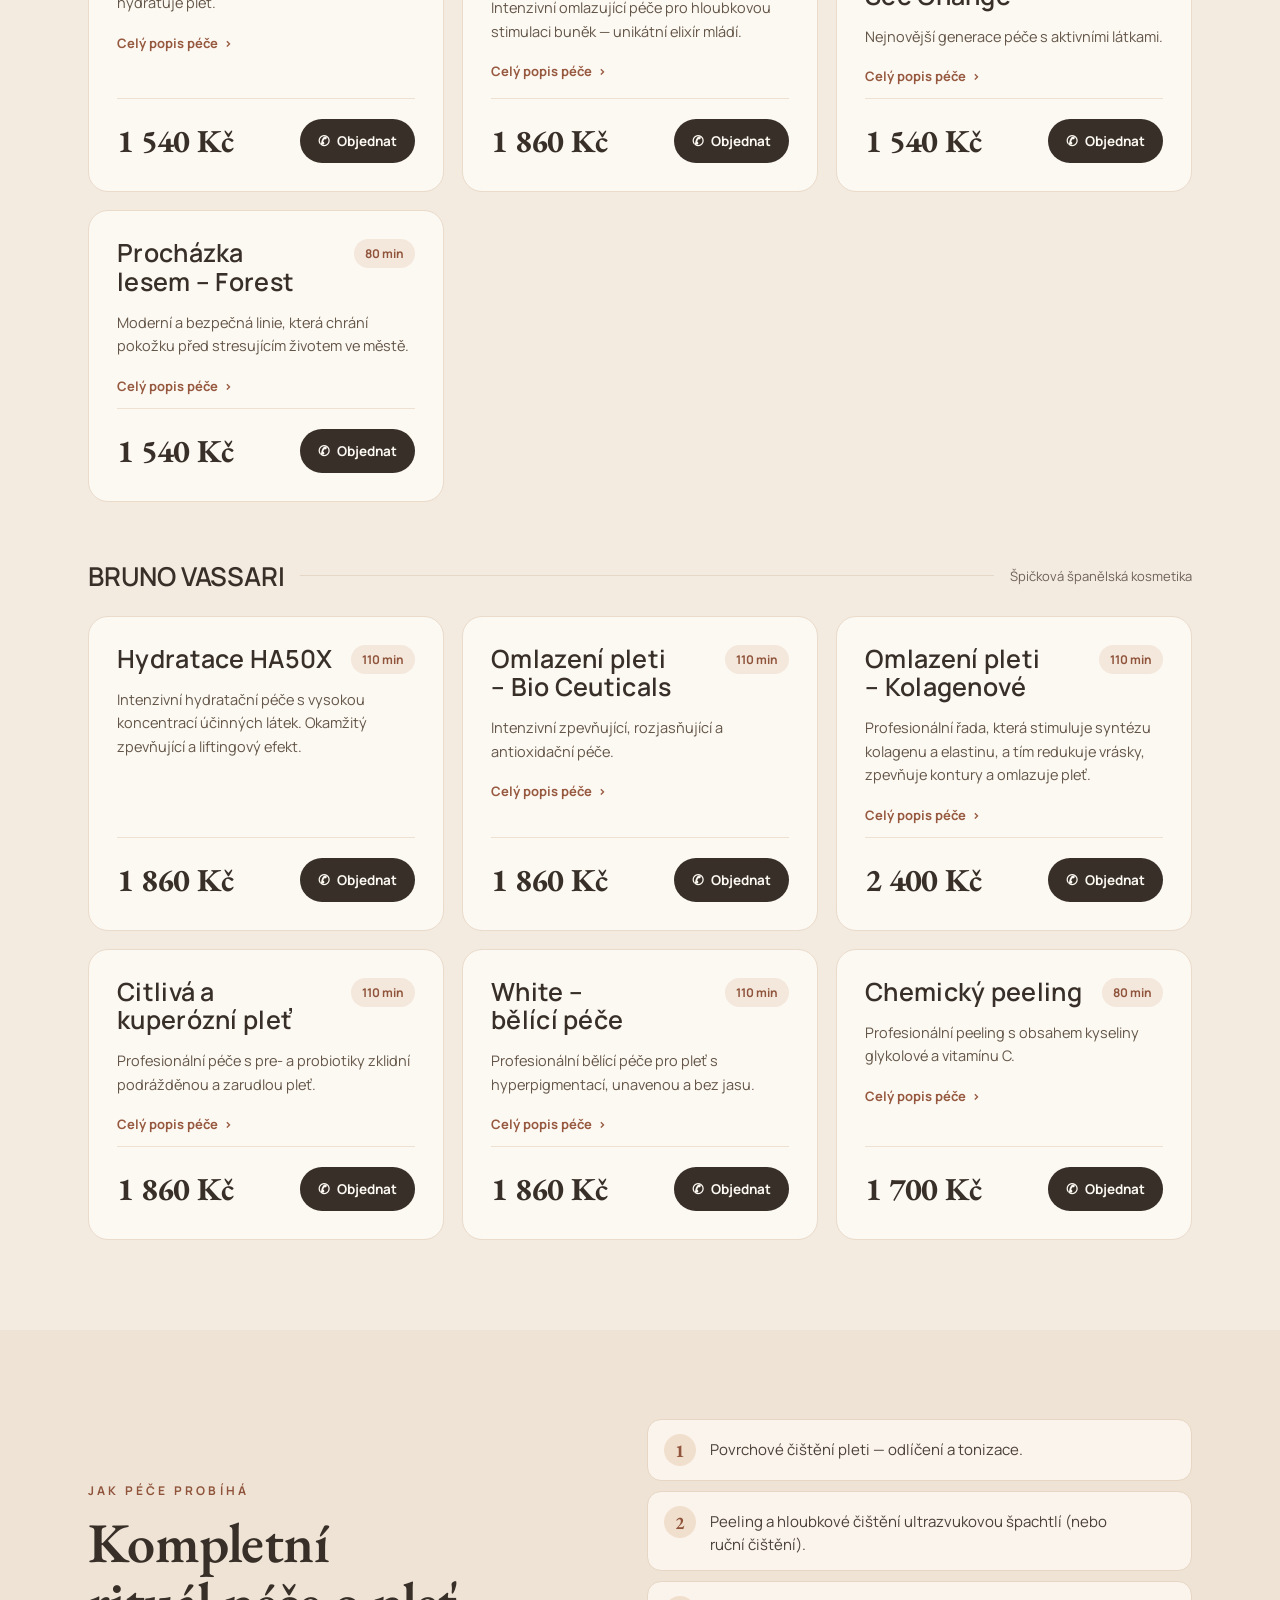
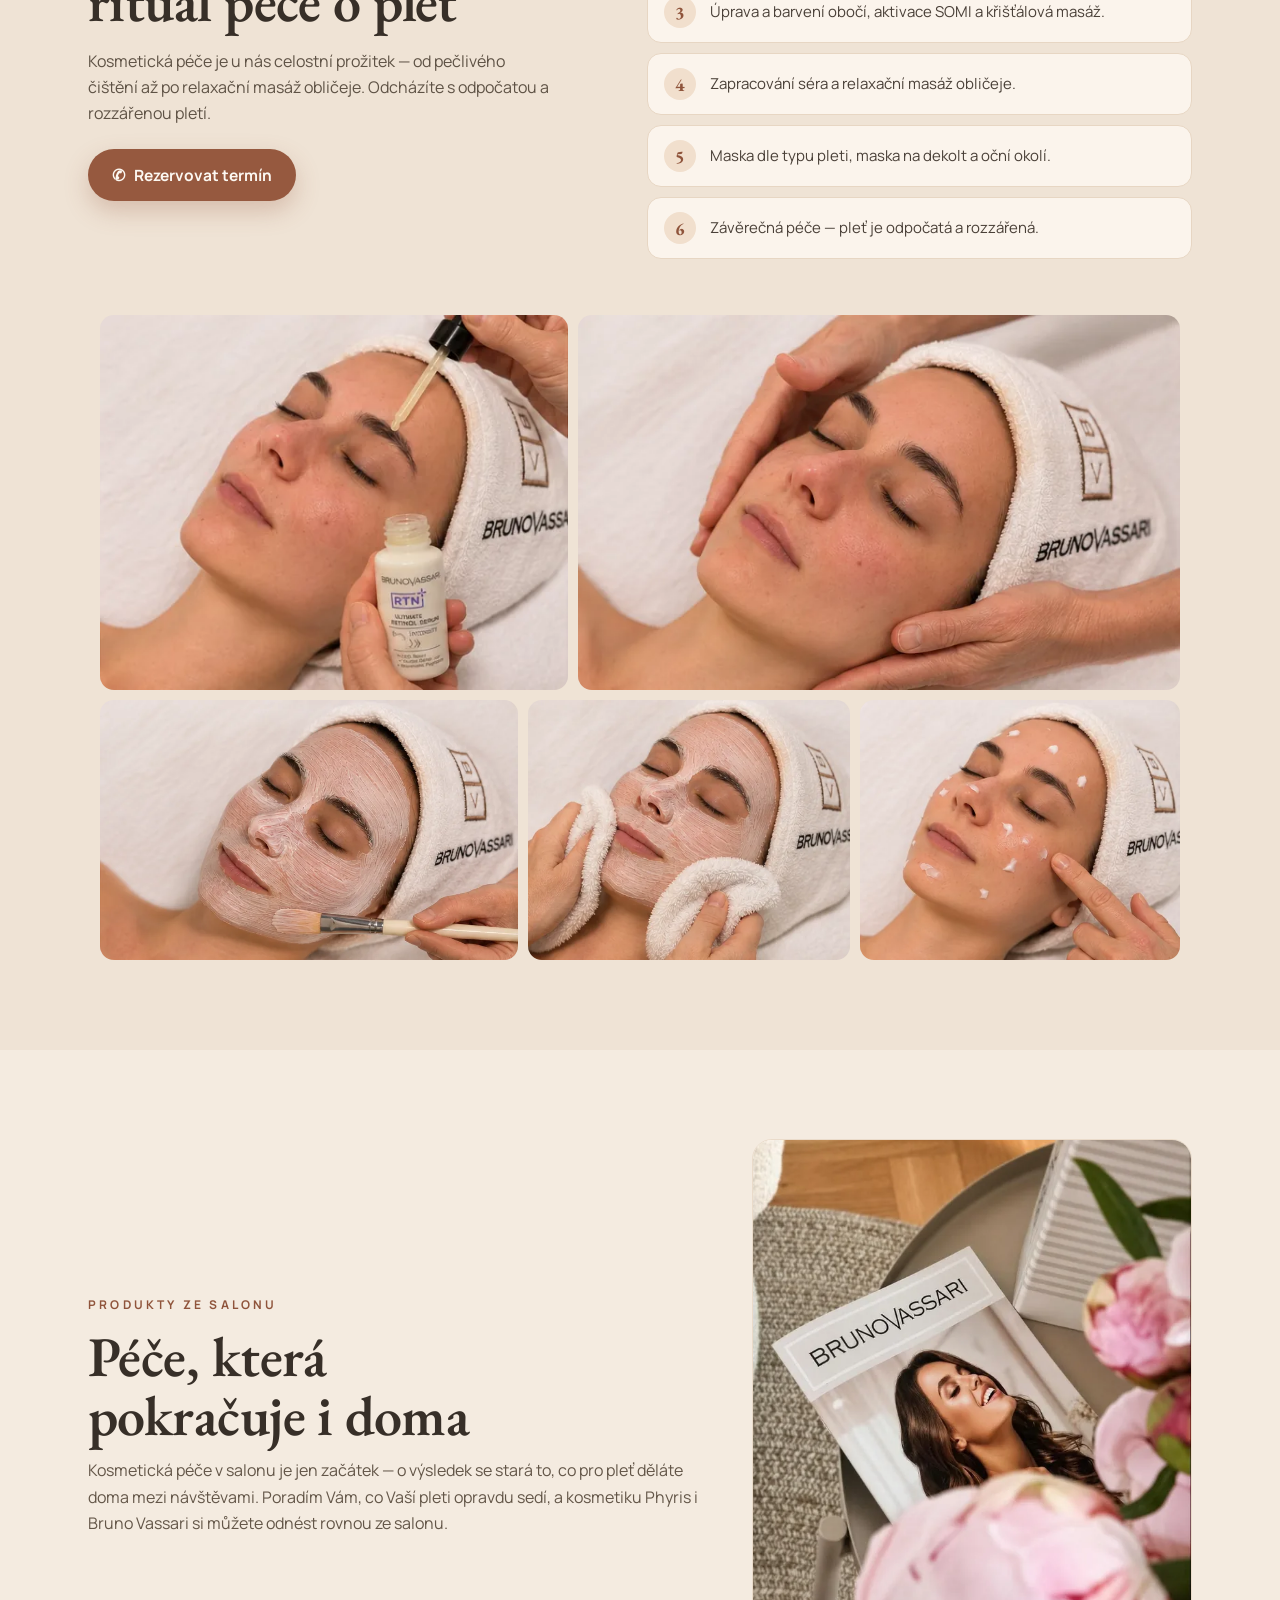
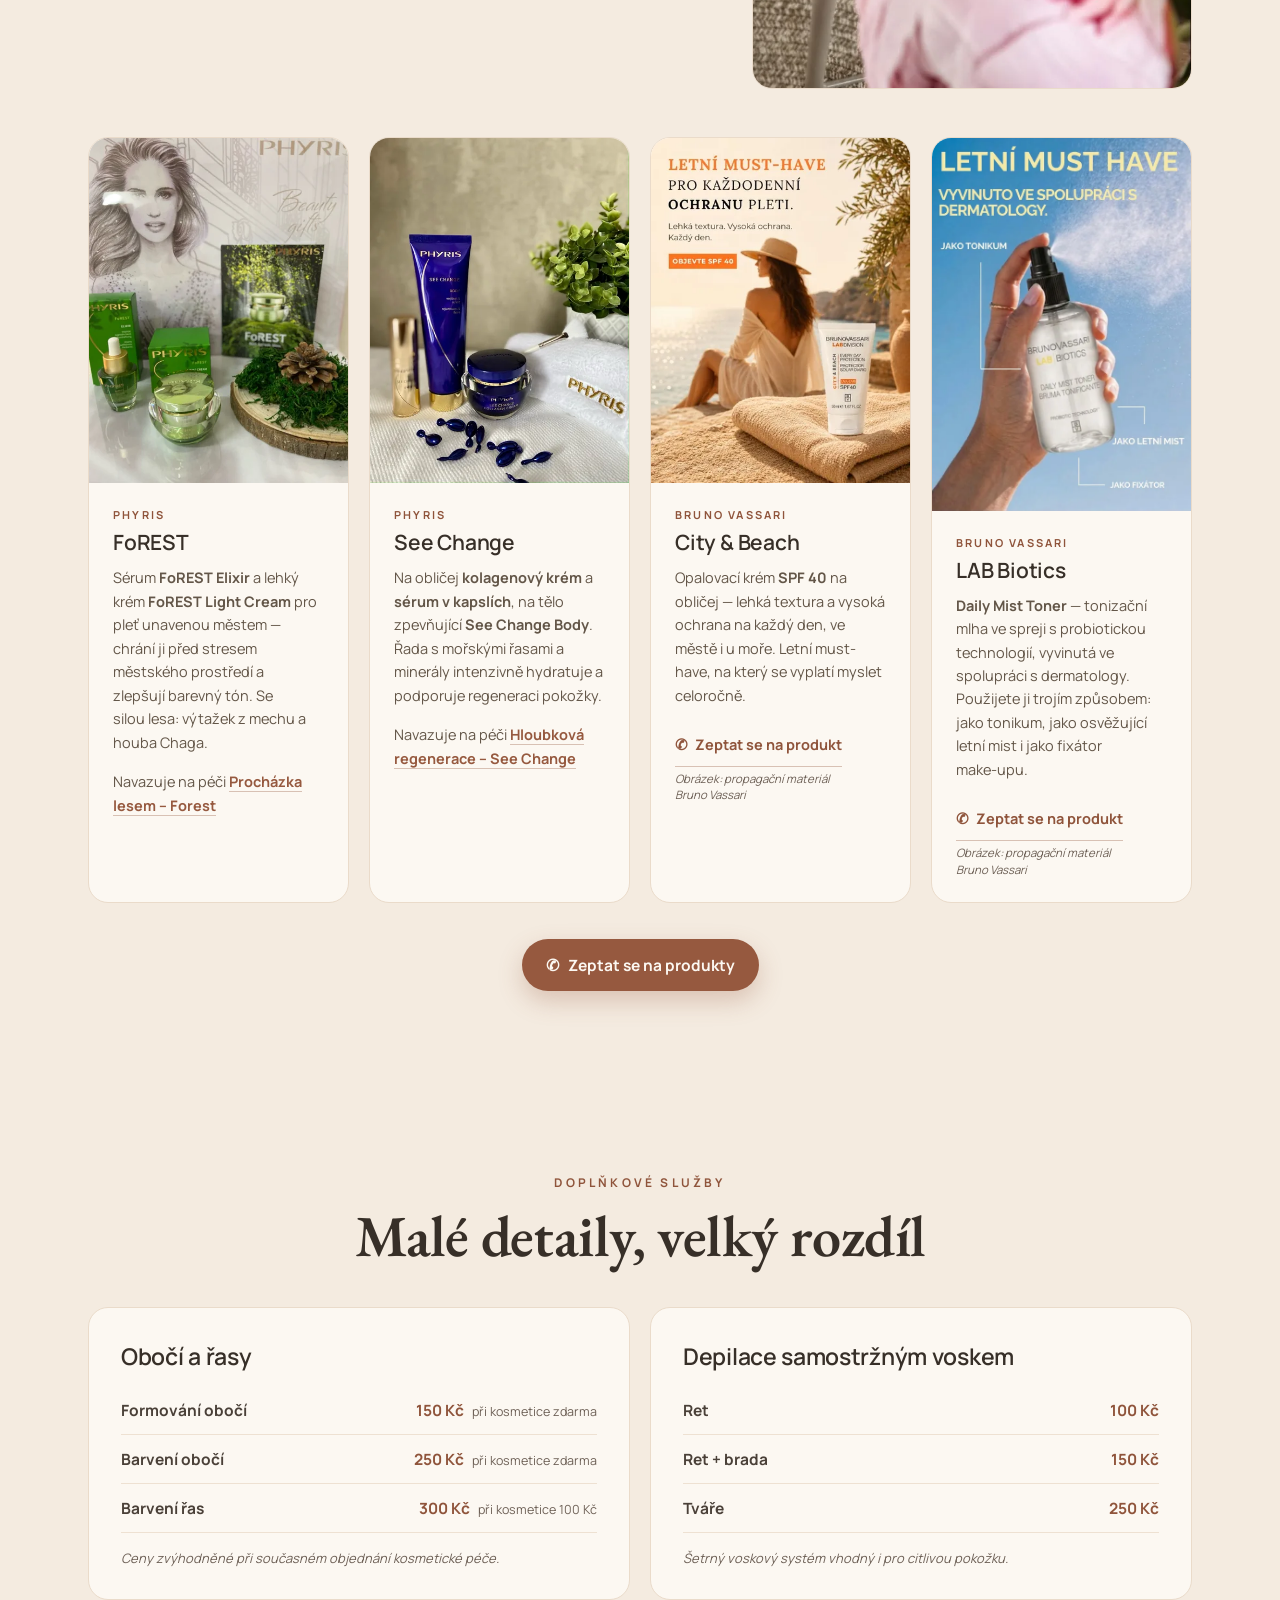
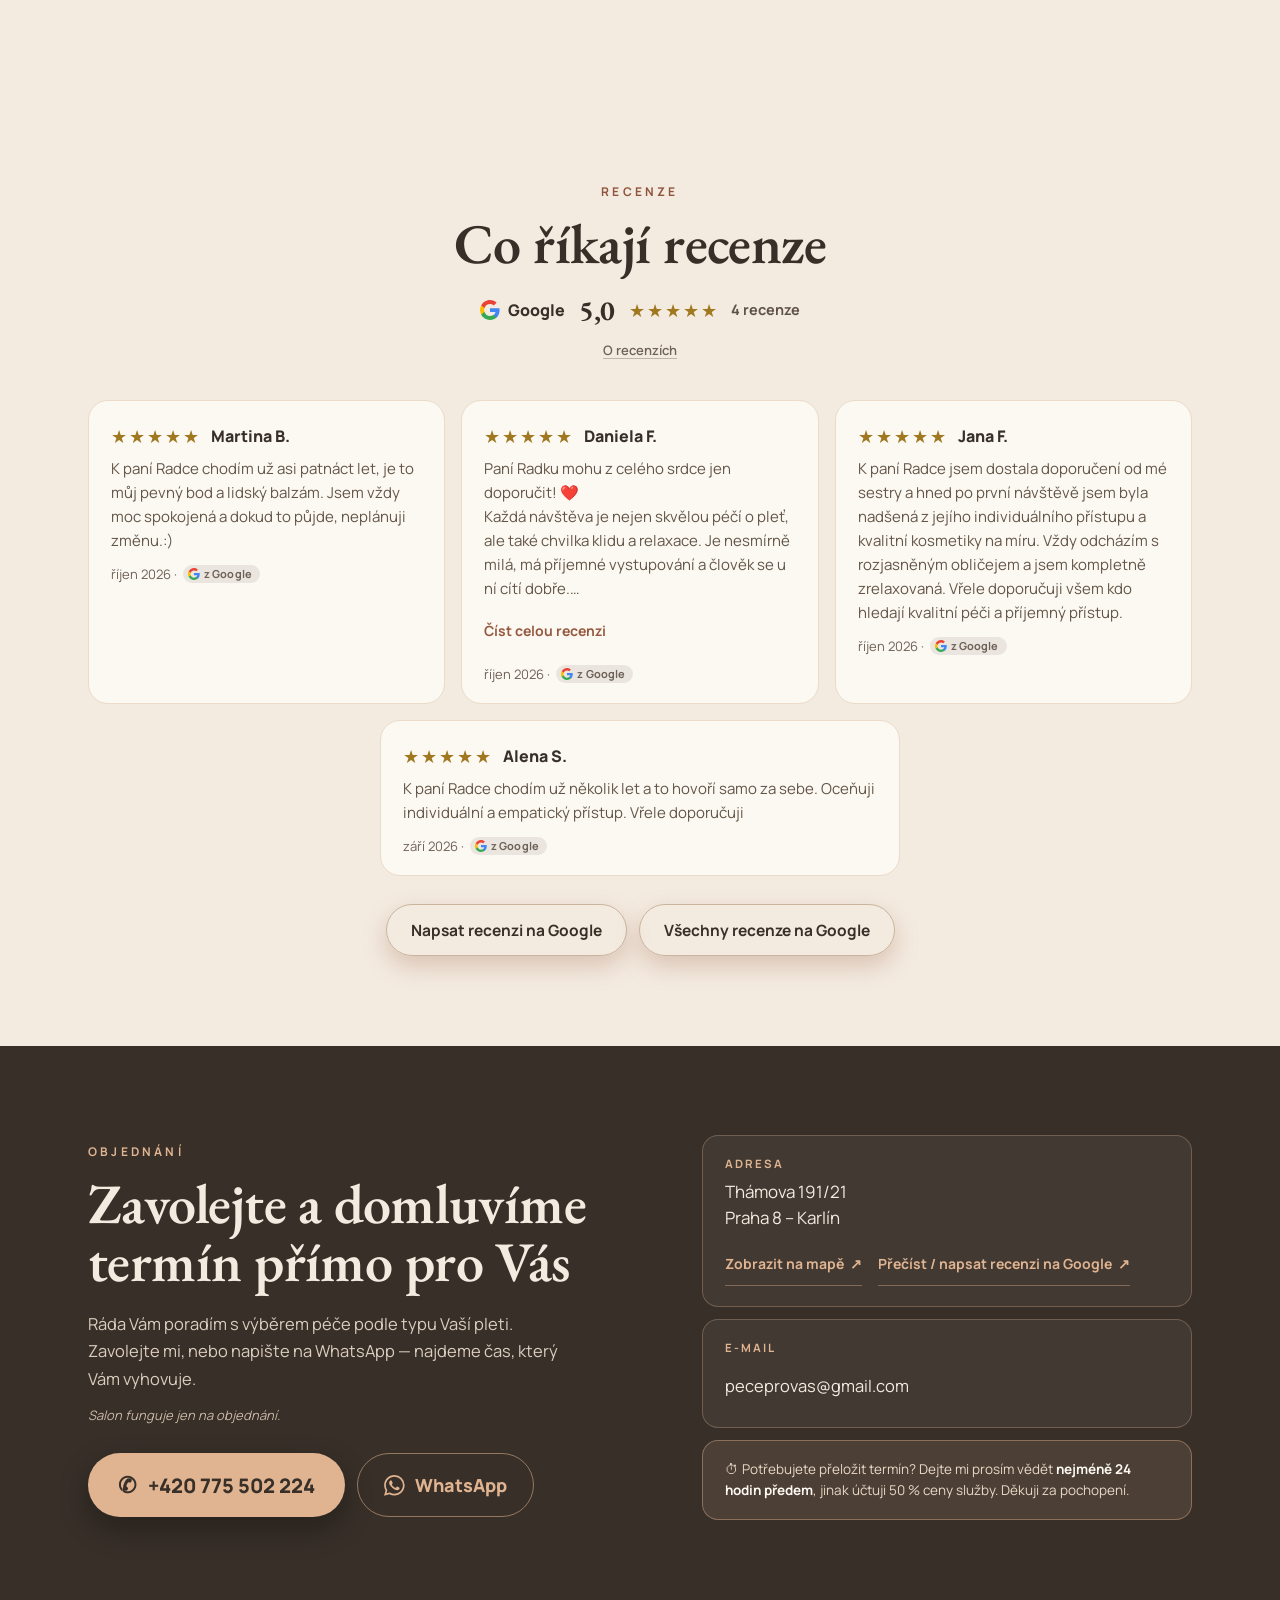
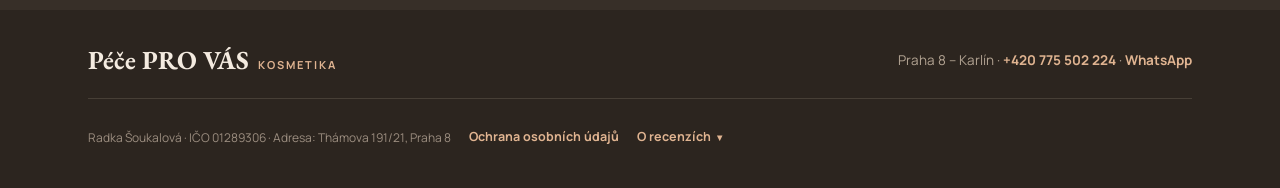
==== commit c06a99cb: "Ceník: barvení obočí 250 Kč, barvení řas 300 Kč Co-Authored-By: Claude Opus 5.5 <noreply@anthropic.c" ====
--- a/index.html
+++ b/index.html
@@ -1132,11 +1132,11 @@
       </div>
       <div class="row">
         <span class="label">Barvení obočí</span>
-        <span class="val"><span class="amount">200 Kč</span><span class="note">při kosmetice zdarma</span></span>
+        <span class="val"><span class="amount">250 Kč</span><span class="note">při kosmetice zdarma</span></span>
       </div>
       <div class="row">
         <span class="label">Barvení řas</span>
-        <span class="val"><span class="amount">250 Kč</span><span class="note">při kosmetice 100 Kč</span></span>
+        <span class="val"><span class="amount">300 Kč</span><span class="note">při kosmetice 100 Kč</span></span>
       </div>
       <p class="fineprint">Ceny zvýhodněné při současném objednání kosmetické péče.</p>
     </div>
@@ -1482,10 +1482,9 @@
   })();
 </script>
 
-<!-- Vercel Web Analytics. Skript /_vercel/insights/script.js servíruje Vercel,
-     jen když je Web Analytics v projektu zapnuté. ?nesledovat uloží příznak
-     do localStorage dřív, než se skript vloží; beforeSend vrátí null, takže
-     se neodešle ani tato návštěva. ?sledovat příznak smaže. -->
+<!-- Cloudflare Web Analytics. Beacon se vkládá až po vyhodnocení opt-outu.
+     ?nesledovat uloží příznak peceprovas-nesledovat dřív, než se skript vloží.
+     ?sledovat příznak smaže. Když localStorage nejde použít, stránka dál funguje. -->
 <script>
   (function () {
     var KEY = 'peceprovas-nesledovat';
@@ -1519,19 +1518,17 @@
       optedOut = storageGet() === '1';
     }
 
-    window.va = window.va || function () {
-      (window.vaq = window.vaq || []).push(arguments);
-    };
-    window.va('beforeSend', function (event) {
-      if (optedOut || storageGet() === '1') return null;
-      return event;
-    });
+    // Cookie nastavuje functions/_middleware.js, vydrží i tam, kde Safari localStorage smaže.
+    if (!optedOut && document.cookie.split(';').some(function (c) { return c.trim() === KEY + '=1'; })) {
+      optedOut = true;
+    }
 
     if (optedOut) return;
 
     var script = document.createElement('script');
     script.defer = true;
-    script.src = '/_vercel/insights/script.js';
+    script.src = 'https://static.cloudflareinsights.com/beacon.min.js';
+    script.setAttribute('data-cf-beacon', '{"token": "13575038855e485ebb79e3d5c599fede"}');
     document.body.appendChild(script);
   })();
 </script>
